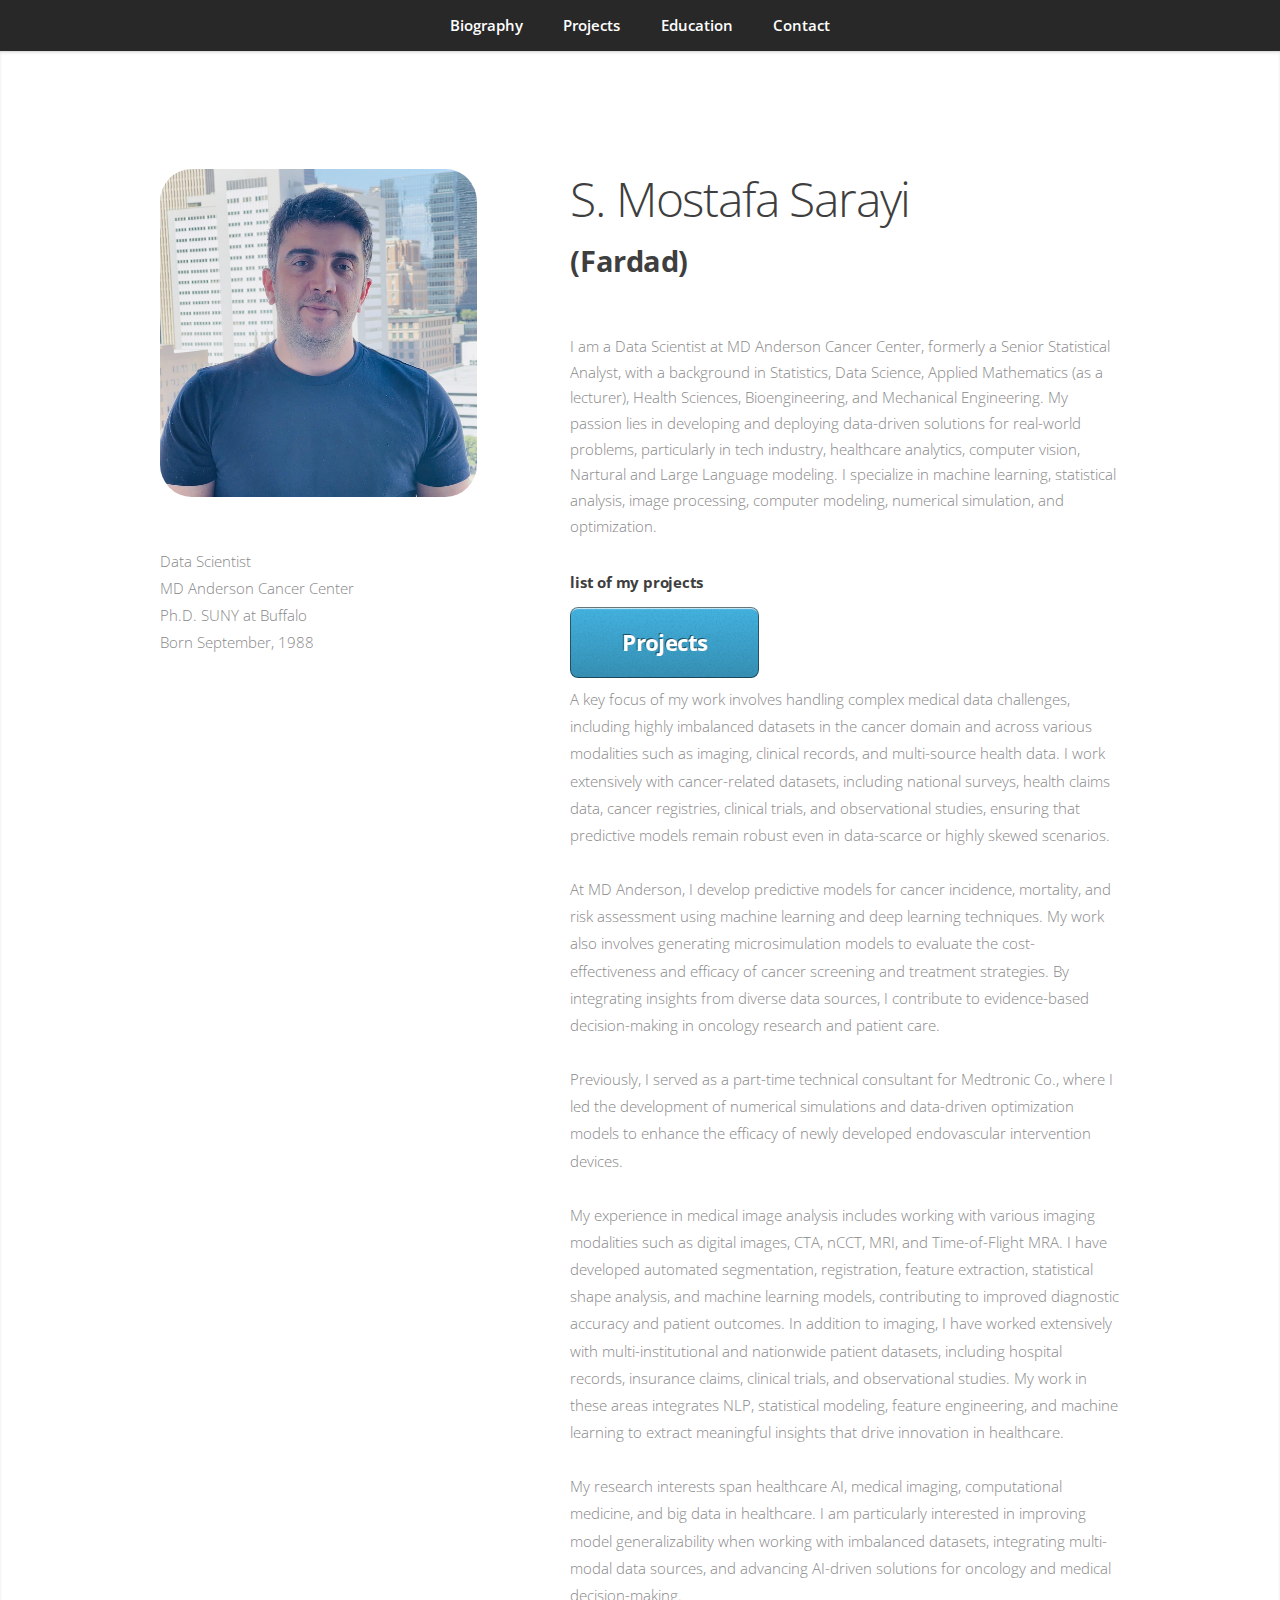
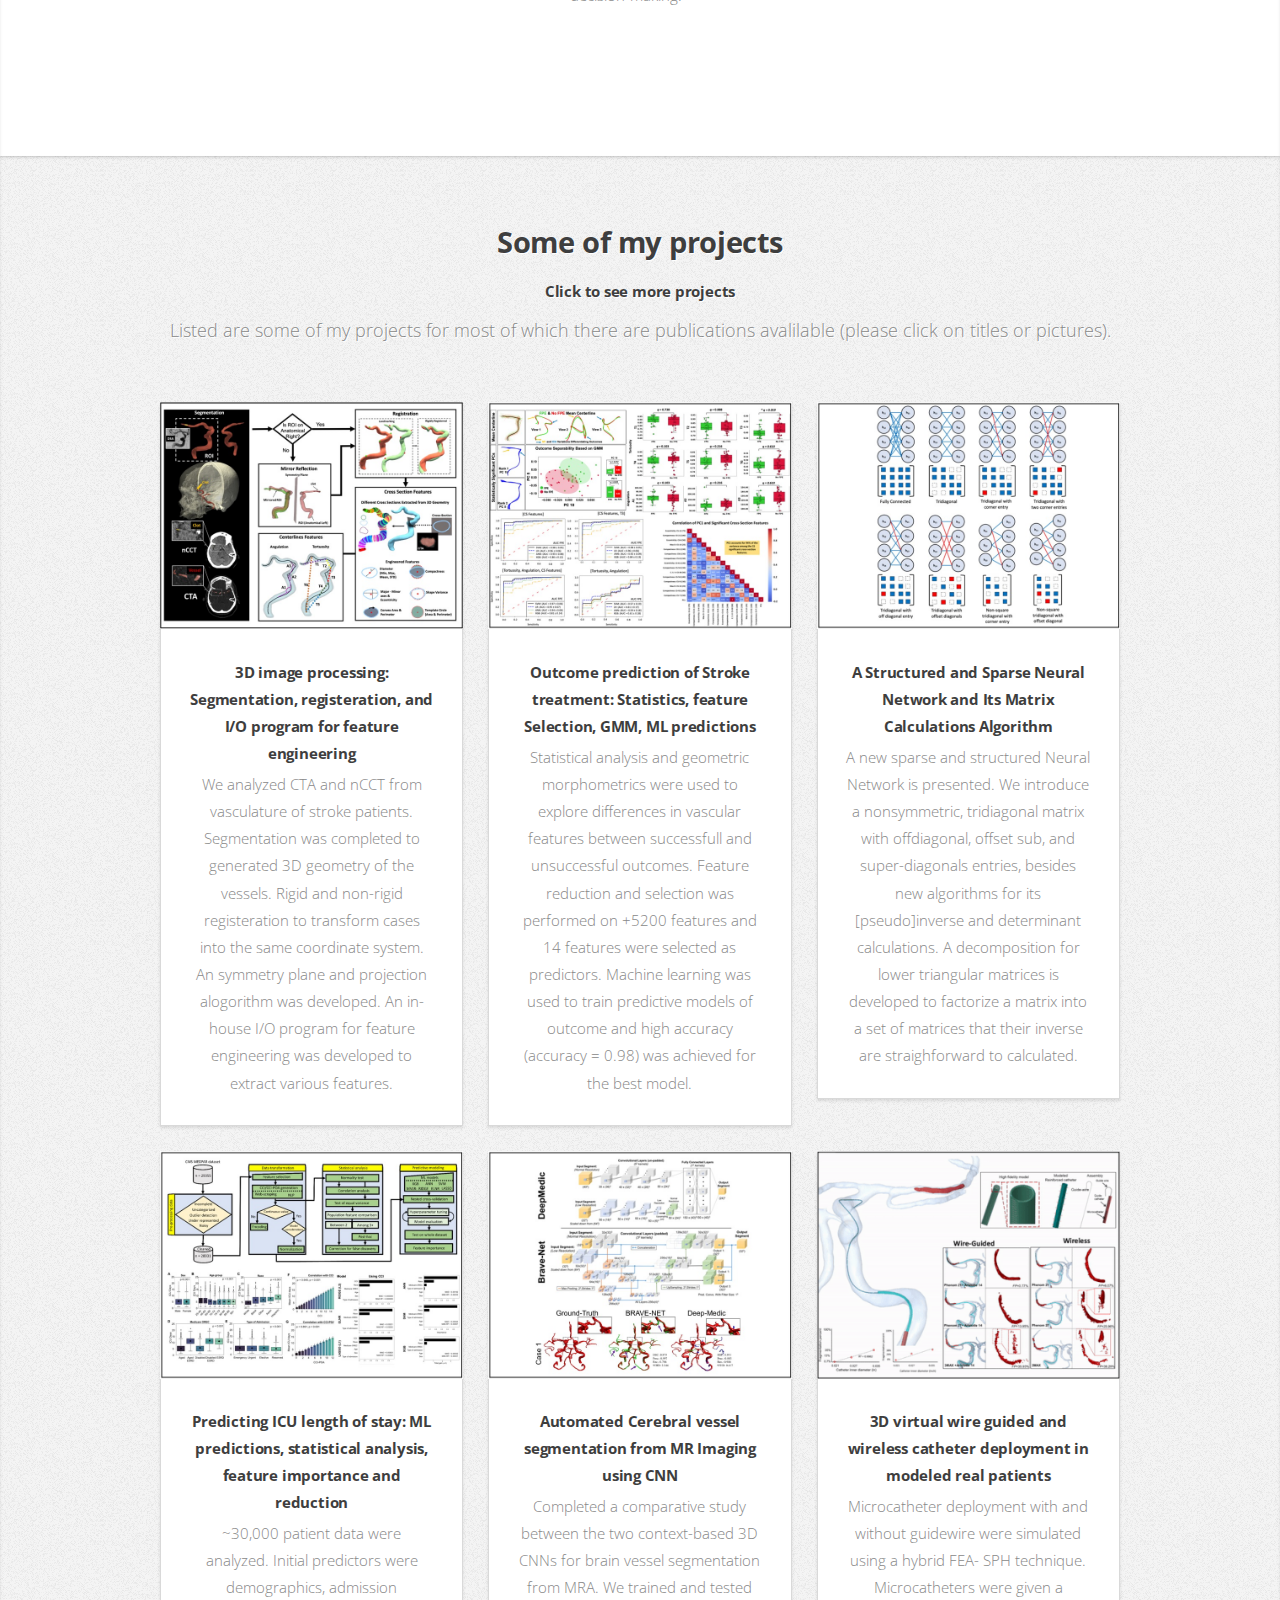
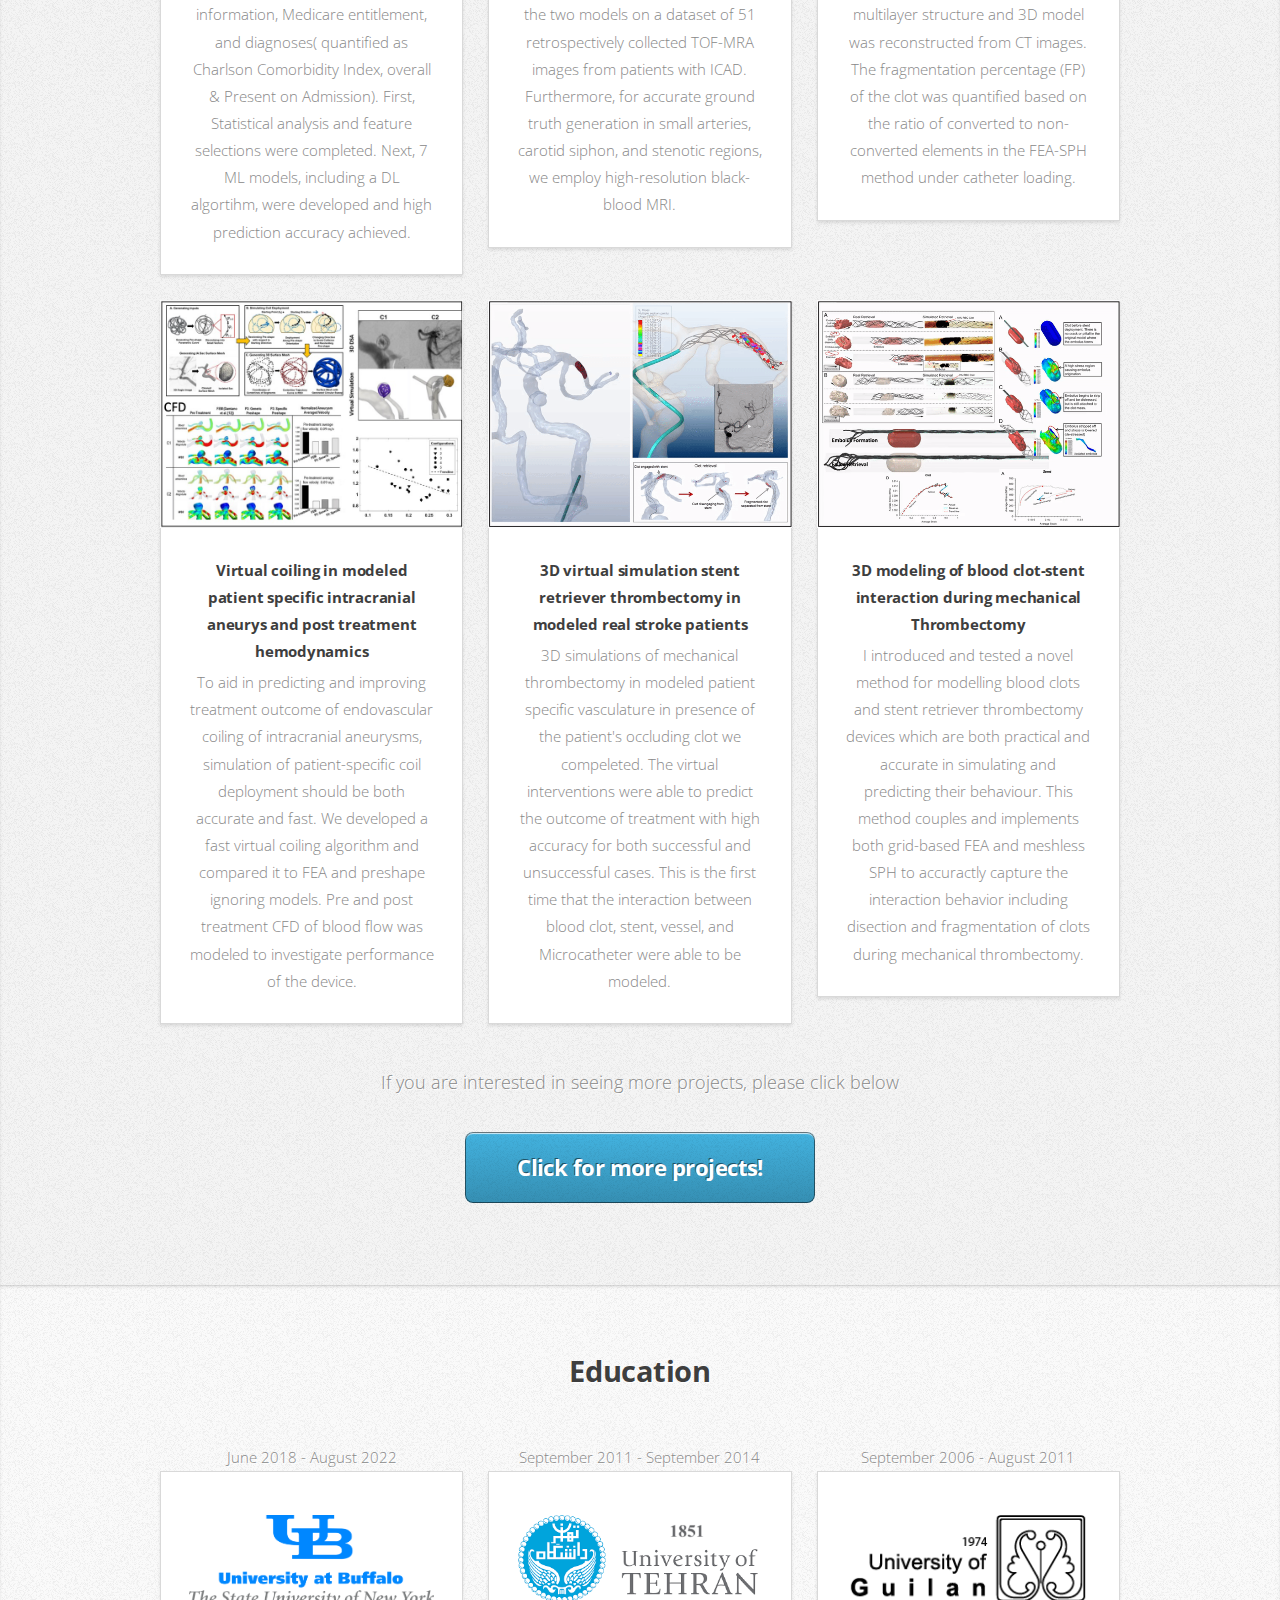
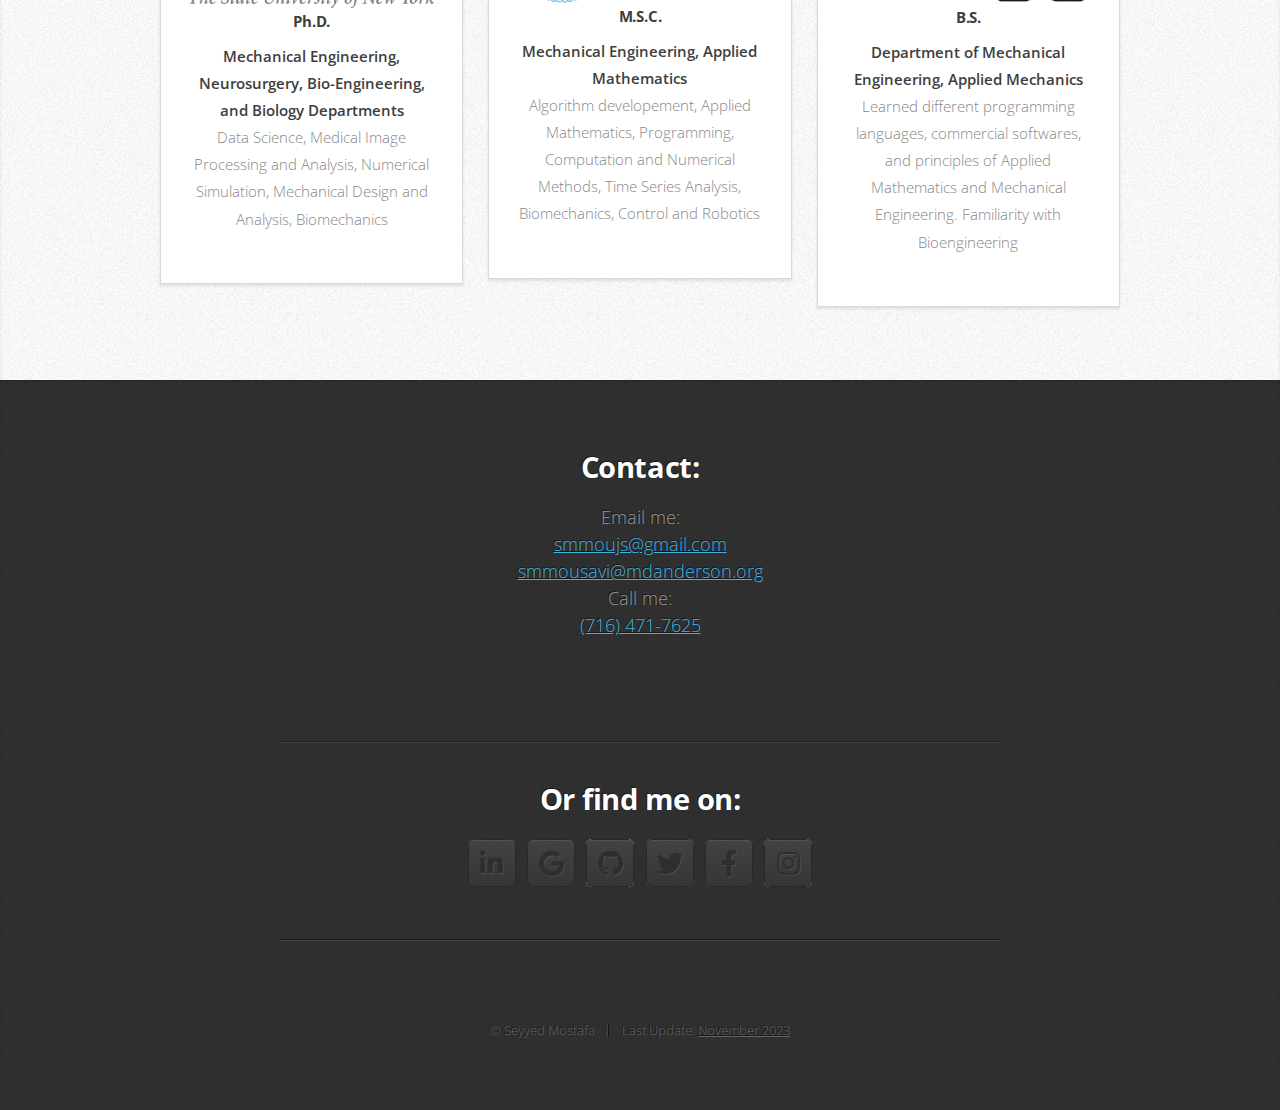
==== index.html @ 3392f4da "Update index.html" ====
<!DOCTYPE HTML>
<html>
	<head>
		<title>S. Mostafa Sarayi Profile </title>
		<meta charset="utf-8" />
		<meta name="viewport" content="width=device-width, initial-scale=1, user-scalable=no" />
		<link rel="stylesheet" href="assets/css/main.css" />
	</head>
	<body class="is-preload">

		<!-- Nav -->
			<nav id="nav">
				<ul class="container">
					<li><a href="#top">Biography</a></li>
					<li><a href="#projects">Projects</a></li>
					<li><a href="#education">Education</a></li>
					<li><a href="#contact">Contact</a></li>
				</ul>
			</nav>

			

		<!-- Home -->
			<article id="top" class="wrapper style1">
				<div class="container">
					<div class="row">
						<div class="col-4 col-5-large col-12-medium">
							<span class="image fit"><img src="images/profile_pic.jpeg" alt="Profile Picture" /></span>
							<br> Data Scientist
							<br> MD Anderson Cancer Center
							<br> Ph.D. SUNY at Buffalo
							<br> Born September, 1988
							
						</div>
						<div class="col-8 col-7-large col-12-medium">
							<header>
								<h1>S. Mostafa Sarayi </h1>

								<h2> (Fardad) </h2>
							</header>
							<p>
								


								I am a Data Scientist at MD Anderson Cancer Center, formerly a Senior Statistical Analyst, with a background in Statistics, Data Science, Applied Mathematics (as a lecturer), Health Sciences, Bioengineering, and Mechanical Engineering. My passion lies in developing and deploying data-driven solutions for real-world problems, particularly in tech industry, healthcare analytics, computer vision, Nartural and Large Language modeling. I specialize in machine learning, statistical analysis, image processing, computer modeling, numerical simulation, and optimization.

<br>
								<h3><a href="#projects">list of my projects
										</a></h3>
								<a href="#projects" class="button large scrolly">Projects</a>
								<br>
								
								A key focus of my work involves handling complex medical data challenges, including highly imbalanced datasets in the cancer domain and across various modalities such as imaging, clinical records, and multi-source health data. I work extensively with cancer-related datasets, including national surveys, health claims data, cancer registries, clinical trials, and observational studies, ensuring that predictive models remain robust even in data-scarce or highly skewed scenarios.

<br>

								<br>
								
								At MD Anderson, I develop predictive models for cancer incidence, mortality, and risk assessment using machine learning and deep learning techniques. My work also involves generating microsimulation models to evaluate the cost-effectiveness and efficacy of cancer screening and treatment strategies. By integrating insights from diverse data sources, I contribute to evidence-based decision-making in oncology research and patient care.

 <br>

								<br>
								
								Previously, I served as a part-time technical consultant for Medtronic Co., where I led the development of numerical simulations and data-driven optimization models to enhance the efficacy of newly developed endovascular intervention devices. 

 <br>

								<br>
								
								My experience in medical image analysis includes working with various imaging modalities such as digital images, CTA, nCCT, MRI, and Time-of-Flight MRA. I have developed automated segmentation, registration, feature extraction, statistical shape analysis, and machine learning models, contributing to improved diagnostic accuracy and patient outcomes. In addition to imaging, I have worked extensively with multi-institutional and nationwide patient datasets, including hospital records, insurance claims, clinical trials, and observational studies. My work in these areas integrates NLP, statistical modeling, feature engineering, and machine learning to extract meaningful insights that drive innovation in healthcare.

<br>

										<br>
								My research interests span healthcare AI, medical imaging, computational medicine, and big data in healthcare. I am particularly interested in improving model generalizability when working with imbalanced datasets, integrating multi-modal data sources, and advancing AI-driven solutions for oncology and medical decision-making.

<br>

							</p>
							
							<!--a href="#work" class="button large scrolly">Learn about what I do</a-->
						</div>
						
					</div>
				</div>
			</article>

					<!-- Projects -->
					<article id="projects" class="wrapper style3">
						<div class="container">
							<header>
								<h2>Some of my projects</h2>
								<h3><a href = "/index_f.html">Click to see more projects</a></h3>
								<p>Listed are some of my projects for most of which there are publications avalilable 
									(please click on titles or pictures). 
								</p>

								<!--p>If you are interested in seeing more projects, please click below</p-->
								<!--a href="/index_f.html" class="button large scrolly">Click for more projects!</a-->

							</header>
							<div class="row">


								<div class="col-4 col-6-medium col-12-small">
									<article class="box style2">
										<a href="https://www.ahajournals.org/doi/full/10.1161/SVIN.122.000646" class="image featured"><img src="images/ves3d.jpg" alt="" /></a>
										<h3><a href="https://www.ahajournals.org/doi/full/10.1161/SVIN.122.000646">3D image processing: Segmentation, 
											registeration, and I/O program for feature engineering
										</a></h3>
										<p>We analyzed CTA and nCCT from vasculature of 
											stroke patients. Segmentation was completed to generated 3D geometry of the vessels.
											Rigid and non-rigid registeration to transform cases into the same coordinate system. 
											An symmetry plane and projection alogorithm 
											was developed. An in-house I/O program for feature engineering was 
											developed to extract various features.</p>
									</article>
								</div>								
								
								
								
								<div class="col-4 col-6-medium col-12-small">
									<article class="box style2">
										<a href="https://www.ahajournals.org/doi/full/10.1161/SVIN.122.000646" class="image featured"><img src="images/image_predict.jpg" alt="" /></a>
										<h3><a href="https://www.ahajournals.org/doi/full/10.1161/SVIN.122.000646">Outcome prediction of Stroke treatment: Statistics, feature Selection, 
											GMM, ML predictions
										</a></h3>
										<p> Statistical analysis and geometric morphometrics were used to 
											explore differences in vascular features between successfull and unsuccessful outcomes. Feature reduction and 
											selection was performed on  +5200 features and 14 features were selected as predictors.
											Machine learning was 
											used to train predictive models of outcome and high accuracy (accuracy = 0.98) was achieved for the best model. </p>
									</article>
								</div>


								
								<div class="col-4 col-6-medium col-12-small">
									<article class="box style2">
										<a href="https://arxiv.org/abs/2207.00903" class="image featured"><img src="images/ann.jpg" alt="" /></a>
										<h3><a href="https://arxiv.org/abs/2207.00903">A Structured and Sparse Neural Network and Its Matrix Calculations Algorithm</a></h3>
										<p>A new sparse and structured Neural Network is presented.
											We introduce a nonsymmetric, tridiagonal matrix with offdiagonal,
											 offset sub, and super-diagonals entries, besides new algorithms for its 
											[pseudo]inverse and determinant
											calculations. A decomposition for lower
											triangular matrices is developed to 
											factorize a matrix into a set of matrices
											that their inverse are  straighforward to calculated.</p>
									</article>
								</div>



								<div class="col-4 col-6-medium col-12-small">
									<article class="box style2">
										<a href="/files/hospital.pdf" class="image featured"><img src="images/population.jpg" alt="" /></a>
										<h3><a href="/files/hospital.pdf">Predicting ICU length of stay: ML predictions, statistical analysis,
											feature importance and reduction
										</a></h3>
										<p> ~30,000 patient data were analyzed. Initial predictors 
											were demographics, admission information, 
											Medicare entitlement, and diagnoses(
											quantified as Charlson Comorbidity Index, overall &
											 Present on Admission). First, Statistical analysis and feature selections were completed. Next,
											7 ML models,  including a DL algortihm, were developed
											 and high prediction accuracy achieved.
											</p>
									</article>
								</div>





								<div class="col-4 col-6-medium col-12-small">
									<article class="box style2">
										<a href="https://ieeexplore.ieee.org/abstract/document/9630626" class="image featured"><img src="images/CNN.jpg" alt="" /></a>
										<h3><a href="https://ieeexplore.ieee.org/abstract/document/9630626">Automated Cerebral vessel segmentation from MR 
											 Imaging using CNN 
										</a></h3>
										<p> Completed a comparative study between the two context-based 
											3D CNNs for brain vessel segmentation from MRA. We trained and tested 
											the two models on a dataset of 51 retrospectively collected TOF-MRA images from patients 
											with ICAD. Furthermore, for accurate ground truth generation in small arteries, carotid siphon, 
											and stenotic regions, we employ high-resolution black-blood MRI. </p>
									</article>
								</div>



								<div class="col-4 col-6-medium col-12-small">
									<article class="box style2">
										<a href="/files/catheter.pdf" class="image featured"><img src="images/catheter.gif" alt="" /></a>
										<h3><a href="/files/catheter.pdf">3D virtual wire guided and wireless
											catheter deployment in modeled real patients

										</a></h3>
										<p> Microcatheter deployment with and without guidewire were 
											simulated using a hybrid FEA-
											SPH technique. Microcatheters were given a multilayer structure and 
											3D model was reconstructed from CT images. 
											The fragmentation
											percentage (FP) of the clot was quantified based on
											the ratio of converted to non-converted elements in the FEA-SPH method under catheter
											loading. </p>
									</article>
								</div>


																
								<div class="col-4 col-6-medium col-12-small">
									<article class="box style2">
										<a href="https://www.sciencedirect.com/science/article/abs/pii/S0010482521002900?via%3Dihub" class="image featured"><img src="images/coiling.jpg" alt="" /></a>
										<h3><a href="https://www.sciencedirect.com/science/article/abs/pii/S0010482521002900?via%3Dihub">Virtual coiling in modeled patient specific intracranial aneurys and 
											post treatment hemodynamics

										</a></h3>
										<p>To aid in predicting and improving treatment outcome of endovascular coiling 
											of intracranial aneurysms, simulation of patient-specific coil deployment 
											should be both accurate and fast. We developed a fast virtual coiling 
											algorithm and compared it to FEA and preshape ignoring models. Pre and post treatment CFD
										of blood flow was modeled to investigate performance of the device. </p>
									</article>
								</div>




								<div class="col-4 col-6-medium col-12-small">
									<article class="box style2">
										<a href="/files/stent_ps.pdf" class="image featured"><img src="images/stent_ps_1.gif" alt="" /></a>
										<h3><a href="/files/stent_ps.pdf">3D virtual simulation stent retriever thrombectomy in modeled real stroke patients

										</a></h3>
										<p> 3D simulations of mechanical thrombectomy in modeled patient specific vasculature
											in presence of the patient's occluding clot we compeleted. The virtual interventions were able to
										predict the outcome of treatment with high accuracy for both successful and unsuccessful
									cases. This is the first time that the interaction between blood clot, stent, vessel, and Microcatheter
								were able to be modeled.  </p>
									</article>
								</div>



								
								<div class="col-4 col-6-medium col-12-small">
									<article class="box style2">
										<a href="https://royalsocietypublishing.org/doi/abs/10.1098/rsif.2021.0583" class="image featured"><img src="images/clot_stent.gif" alt="" /></a>
										<h3><a href="https://royalsocietypublishing.org/doi/abs/10.1098/rsif.2021.0583">3D modeling of blood clot-stent interaction during mechanical Thrombectomy
										</a></h3>
										<p> I introduced and tested a novel method for modelling 
											blood clots and stent retriever thrombectomy devices which are both practical 
											and accurate in simulating and predicting their behaviour. This method 
											couples and implements both grid-based FEA and meshless 
											SPH to accuractly capture the interaction behavior including disection and fragmentation of clots during
											mechanical thrombectomy. 
										</p>
									</article>
								</div>





								
								<!--div  class="col-4 col-6-medium col-12-small">
									<article class="box style2">
										<a href="#" class="image featured"><img src="images/ves3d.jpg" alt="" /></a>
										<h3><a href="#">3D image processing: Segmentation, 
											registeration, and I/O program for feature engineering
										</a></h3>
										<p>We analyzed CTA and nCCT from vasculature of 
											stroke patients. Segmentation was completed to generated 3D geometry of the vessels.
											Rigid and non-rigid registeration to transform cases into the same coordinate system. 
											An symmetry plane and projection alogorithm 
											was developed. An in-house I/O program for feature engineering was 
											developed to extract various features.</p>
									</article>
								</div>

								




								<div class="col-4 col-6-medium col-12-small">
									<article class="box style2">
										<a href="#" class="image featured"><img src="images/GMMvess.jpg" alt="" /></a>
										<h3><a href="#"> 3D vasculature Geometric Morphometrics: 
											Prediction of Mechanical Thrombectomy outcome</a></h3>
										<p>Vessels and clots were segmented and reconstructed from pre-treatment 
											CTA and nCCT images. The vasculature were isolated, and centerlines were engineered as 
											curved landmarks. Generalized Procrustes and 
											Principal Component (PC) Analysis were completed, including: image registration, average morphology and landmark variation, 
											and identification of landmarks differentiating 
											MT outcomes.</p>
									</article>
								</div>



								
								<div class="col-4 col-6-medium col-12-small">
									<article class="box style2">
										<a href="#" class="image featured"><img src="images/aneu.jpg" alt="" /></a>
										<h3><a href="#">Investigation of correlation between vessel wall 
											enhancement and incresead stress in Aneurysms

										</a></h3>
										<p>TOF-MRA and T1 weighted NE-MRI and CE-MRI were studied in this project.
											 We used the intensity at the genu of corpus callosum for normalization of MRI signal 
											 intensity (CCratio). 
											 We performed statistical analysis to investigate the differences in stress in 
											 enhancing and non-enhancing aneurysm regions. Furthermore, we evaluated the 
											 correlation between CCratio and Von-mises stress in the cases. </p>
									</article>
								</div>




								<div class="col-4 col-6-medium col-12-small">
									<article class="box style2">
										<a href="https://www.mdpi.com/2076-3425/11/10/1321/htm" class="image featured"><img src="images/image_ML.jpg" alt="" /></a>
										<h3><a href="https://www.mdpi.com/2076-3425/11/10/1321/htm">Revascularization outcome prediction for
											 ADAPT) from pre-treatment image features and ML
										</a></h3>
										<p> We created a ML-based model that uses 2D pre-treatment 
											imaging metrics to predict successful outcomes for ADAPT in middle cerebral 
											artery (MCA) stroke cases. In 119 MCA strokes treated by ADAPT, we calculated 
											four imaging parameters. We further built and validated multivariate machine learning 
											models in a random train-test split of our data and the highest accuracy of 74.2% in testing. </p>
									</article>
								</div>




								<div class="col-4 col-6-medium col-12-small">
									<article class="box style2">
										<a href="#" class="image featured"><img src="images/stent1.jpg" alt="" /></a>
										<h3><a href="#">3D parametric model of stents: programming and CAD software, optimization</a></h3>
										<p>Solitaire stents were modeled in 2D and 3D with a parametric algorithm that enabled modifying design variables.
											In this program, cells pattern, size of each cell, number of cells in the stent’s usablelength, and length of the stent for 
											a given number of cells (which automaticallychanges the size of each cell) were created as modifiable parameters that could 
											beinput into the algorithm.</p>
									</article>
								</div>




								<div class="col-4 col-6-medium col-12-small">
									<article class="box style2">
										<a href="#" class="image featured"><img src="images/clot1.jpg" alt="" /></a>
										<h3><a href="#">Biomechanics of clot biomaterial: deformation, fragmentation, and dissection</a></h3>
										<p>The material properties of the clot were modeled based on the
											 Ogden constitutive equation. To mimic the biological properties
											  of the clot, we implemented a combination of FEA and SPH (Top). 
											  The clot is in FEA as the tissue is deflected by the stent struts 
											  (first two pictures at the Bottom), but then converts to SPH as the 
											  structural fibrin fibers yield and eventually break (last two pictures). 

										</p>
									</article>
								</div>




								<div class="col-4 col-6-medium col-12-small">
									<article class="box style2">
										<a href="#" class="image featured"><img src="images/multi_omics.jpg" alt="" /></a>
										<h3><a href="#">Multi omics data integration for stroke clots using Canonical correlation Analysis

										</a></h3>
										<p> 
											


											Investigation of etiology biomarkers is an ongoing effort towards stroke secondary prevention.
											Here, we curated a rare dataset featuring paired transcriptomic and whole-slide histopathology of resected stroke clots. 
											Computational analysis of image and gene features was completed, and canonical correlation analysis was used to identify 
											image-omic correlates enriched in different stroke etiologies.
										


										</p>
									</article>
								</div>



								

								<div class="col-4 col-6-medium col-12-small">
									<article class="box style2">
										<a href="#" class="image featured"><img src="images/microCT_radiomics.jpg" alt="" /></a>
										<h3><a href="#">Multimodal CT Imaging and Analysis for identification of scale-invariant Radiomic features

										</a></h3>
										<p> 
											


											CT imaging is used for stroke diagnosis and treatment (tx) selection. But, resolution of 
											microscopic phenomena that inhibit primary interventions (e.g., NETs and tPA resistance) 
											isn’t possible at pre-tx CT scale. Thus, we completed multimodal CT imaging and 
											radiomic analysis of clots to bridge this gap in scale and identify radiomics correlated 
											among pre-tx imaging (CTA/nCCT) and post-tx pathology (microCT).

										


										</p>
									</article>
								</div>



								

								<div class="col-4 col-6-medium col-12-small">
									<article class="box style2">
										<a href="#" class="image featured"><img src="images/clot_test.jpg" alt="" /></a>
										<h3><a href="#">Benchtop tests on synthetic clots with different composition to quantify material behavior

										</a></h3>
										<p> 
											


											Synthetic clots with different RBC, fibrin platelet, and WBC were generated in the lab.
											These types represent the most common compositions of the clots. Through these tests
											 we captured some of the most important properties of Stroke causing clots,
											  which were their hyper elastic behavior and their break up points. The data were fit 
											  on Ogden constitutive equation of hyper-elastic materials.

										


										</p>
									</article>
								</div-->







							</div>
							<footer>
								<p>If you are interested in seeing more projects, please click below</p>
								<a href="/index_f.html" class="button large scrolly">Click for more projects!</a>
							</footer>
						</div>
					</article>





		<!-- Education -->
		<article id="education" class="wrapper style2">
			<div class="container">
				<header>
					<h2>Education</h2>
				</header>
				<div class="row aln-center">
					<div class="col-4 col-6-medium col-12-small">
						
						<div class="date">
							June 2018 - August 2022
						</div>

						<section class="box style1">
							<span class="image fit"><img src="images/ub.jpg" alt="Profile Picture" /></span>
							<h3>Ph.D.</h3>
							<b>Mechanical Engineering, Neurosurgery, Bio-Engineering, and Biology Departments</b>
							<p>Data Science, Medical Image Processing and Analysis, Numerical Simulation, Mechanical Design and Analysis,
								Biomechanics</p>
						</section>
						
					</div>
					<div class="col-4 col-6-medium col-12-small">

						<div class="date">
							September 2011 - September 2014
						</div>

						<section class="box style1">
							<span class="image fit"><img src="images/ut.jpg" alt="Profile Picture" /></span>
							<h3>M.S.C.</h3>
							<b>Mechanical Engineering, Applied Mathematics</b>
							<p>Algorithm developement, Applied Mathematics, Programming, 
								Computation and Numerical Methods,
								Time Series Analysis,
								Biomechanics, Control and Robotics
							</p>
						</section>
					</div>
					<div class="col-4 col-6-medium col-12-small">

						<div class="date">
							September 2006 - August 2011
						</div>

						<section class="box style1">
							<span class="image fit"><img src="images/gu.jpg" alt="Profile Picture" /></span>
							<h3>B.S.</h3>
							<b>Department of Mechanical Engineering, Applied Mechanics</b>
							<p>Learned different programming languages, commercial softwares, and principles of Applied Mathematics
								and Mechanical Engineering. Familiarity with Bioengineering
							</p>						
						</section>
					</div>
					
				</div>
				<!--footer>
					<a href="#portfolio" class="button large scrolly">See some of my recent work</a>
				</footer-->
			</div>
		</article>


		<!-- Work 
			<article id="work" class="wrapper style2">
				<div class="container">
					<header>
						<h2>Here's all the stuff I do.</h2>
						<p>my general experience</p>
					</header>
					<div class="row aln-center">
						<div class="col-4 col-6-medium col-12-small">
							<section class="box style1">
								<span class="icon featured fa-keyboard"></span>
								<h3>Programming</h3>
								<p>I do programming with different languages:</p>Hands-on: Python, R, Matlab, SQL
									Proficient: </p>
							</section>
						</div>
						<div class="col-4 col-6-medium col-12-small">
							<section class="box style1">
								<span class="icon solid featured fa-database"></span>
								<h3>Lorem dolor tempus</h3>
								<p>Ornare nulla proin odio consequat sapien vestibulum ipsum primis sed amet consequat lorem dolore.</p>
							</section>
						</div>
						<div class="col-4 col-6-medium col-12-small">
							<section class="box style1">
								<span class="icon featured fa-compass"></span>
								<h3>Feugiat posuere</h3>
								<p>Ornare nulla proin odio consequat sapien vestibulum ipsum primis sed amet consequat lorem dolore.</p>
							</section>
						</div>
						
					</div>
					<footer>
						<p>Are you interested in my Work? Contact me </p>
						<a href="#portfolio" class="button large scrolly"> See contact  information </a>
					</footer>
				</div>
			</article>

			-->

		<!-- Contact -->
			<article id="contact" class="wrapper style4">
				<div class="container medium">
					<header>
						<h2>Contact:</h2>
						<p>Email me: <p>

							<a href="mailto:smmoujs@gmail.com">smmoujs@gmail.com</a>
							<p> <a href="mailto:smmousavi@mdanderson.org">smmousavi@mdanderson.org</a>

								<p>Call me: <p>

									<a href="tel:716-471-7625">(716) 471-7625</a>
					</header>
					<div class="row">
					
						<div class="col-12">
							<hr />
							<h2>Or find me on: </h2>
							<ul class="social">

								<li><a href="https://www.linkedin.com/in/seyyedmostafa-m-janbehsarayi-502b2966/" class="icon brands fa-linkedin-in"><span class="label">LinkedIn</span></a></li>
								<li><a href="https://scholar.google.com/citations?user=Ij7VDiEAAAAJ&hl=en" class="icon brands fa-google"><span class="label">Google</span></a></li>
								<li><a href="https://github.com/smmjs" class="icon brands fa-github"><span class="label">Github</span></a></li>
								<li><a href="https://twitter.com/fardadmousavii" class="icon brands fa-twitter"><span class="label">Twitter</span></a></li>
								<li><a href="https://www.facebook.com/f.mousavi" class="icon brands fa-facebook-f"><span class="label">Facebook</span></a></li>
								<li><a href="https://www.instagram.com/fardadms/" class="icon brands fa-instagram"><span class="label">Instagram</span></a></li>

							</ul>
							<hr />
						</div>
					</div>
					<footer>
						<ul id="copyright">
							<li>&copy; Seyyed Mostafa</li><li>Last Update: <a> November 2023</a></li>
						</ul>
					</footer>
				</div>
			</article>

		<!-- Scripts -->
			<script src="assets/js/jquery.min.js"></script>
			<script src="assets/js/jquery.scrolly.min.js"></script>
			<script src="assets/js/browser.min.js"></script>
			<script src="assets/js/breakpoints.min.js"></script>
			<script src="assets/js/util.js"></script>
			<script src="assets/js/main.js"></script>

	</body>
</html>
---- assets/css/main.css ----
@import url("https://fonts.googleapis.com/css?family=Open+Sans:300,300italic,600,600italic,700");
@import url("fontawesome-all.min.css");

html, body, div, span, applet, object,
iframe, h1, h2, h3, h4, h5, h6, p, blockquote,
pre, a, abbr, acronym, address, big, cite,
code, del, dfn, em, img, ins, kbd, q, s, samp,
small, strike, strong, sub, sup, tt, var, b,
u, i, center, dl, dt, dd, ol, ul, li, fieldset,
form, label, legend, table, caption, tbody,
tfoot, thead, tr, th, td, article, aside,
canvas, details, embed, figure, figcaption,
footer, header, hgroup, menu, nav, output, ruby,
section, summary, time, mark, audio, video {
	margin: 0;
	padding: 0;
	border: 0;
	font-size: 100%;
	font: inherit;
	vertical-align: baseline;}

article, aside, details, figcaption, figure,
footer, header, hgroup, menu, nav, section {
	display: block;}

body {
	line-height: 1;
}

ol, ul {
	list-style: none;
}

blockquote, q {
	quotes: none;
}

	blockquote:before, blockquote:after, q:before, q:after {
		content: '';
		content: none;
	}

table {
	border-collapse: collapse;
	border-spacing: 0;
}

body {
	-webkit-text-size-adjust: none;
}

mark {
	background-color: transparent;
	color: inherit;
}

input::-moz-focus-inner {
	border: 0;
	padding: 0;
}

input, select, textarea {
	-moz-appearance: none;
	-webkit-appearance: none;
	-ms-appearance: none;
	appearance: none;
}

/* Basic */

	html {
		box-sizing: border-box;
	}

	*, *:before, *:after {
		box-sizing: inherit;
	}

	body {
		padding-top: 3.5em;
	}

		body.is-preload *, body.is-preload *:before, body.is-preload *:after {
			-moz-animation: none !important;
			-webkit-animation: none !important;
			-ms-animation: none !important;
			animation: none !important;
			-moz-transition: none !important;
			-webkit-transition: none !important;
			-ms-transition: none !important;
			transition: none !important;
		}

	body, input, textarea, select {
		font-family: 'Open Sans', sans-serif;
		line-height: 1.85em;
		color: #888;
		font-weight: 300;
		font-size: 13pt;
	}

	a {
		-moz-transition: color .2s ease-in-out;
		-webkit-transition: color .2s ease-in-out;
		-ms-transition: color .2s ease-in-out;
		transition: color .2s ease-in-out;
		color: #43B3E0;
		text-decoration: underline;
	}

		a:hover {
			color: #43bff0 !important;
		}

		a img {
			border: 0;
		}

	b, strong {
		font-weight: 600;
		color: #3e3e3e;
	}

	i, em {
		font-style: italic;
	}

	sub {
		position: relative;
		top: 0.5em;
		font-size: 0.8em;
	}

	sup {
		position: relative;
		top: -0.5em;
		font-size: 0.8em;
	}

	blockquote {
		border-left: solid 0.75em #eee;
		padding: 1em 0 1em 1.5em;
		font-style: italic;
	}

	h1, h2, h3, h4, h5, h6 {
		color: #3e3e3e;
		margin: 0 0 0.75em 0;
	}

	h1 a, h2 a, h3 a, h4 a, h5 a, h6 a {
		text-decoration: none;
		color: inherit;
	}

	h2, h3, h4, h5, h6 {
		font-weight: 700;
	}

	h1 {
		font-size: 3.25em;
		letter-spacing: -0.025em;
		font-weight: 300;
	}

		h1 strong {
			font-weight: 700;
		}

	h2 {
		font-size: 2em;
		letter-spacing: -0.015em;
	}
	

	h3 {
		font-size: 1em;
		letter-spacing: -0.015em;
	}

	em, i {
		font-style: italic;
	}

	br.clear {
		clear: both;
	}

	hr {
		border: 0;
		border-top: solid 1px #444;
		border-top-color: rgba(0, 0, 0, 0.35);
		box-shadow: 0px 1px 0px 0px rgba(255, 255, 255, 0.1);
		height: 1px;
		margin: 3em 0;
	}

	p, ul, ol, dl, table {
		margin-bottom: 2em;
	}

	header {
		margin: 0 0 3em 0;
	}

		header > p {
			font-size: 1.25em;
			margin: 0;
		}

	footer {
		margin: 3em 0 0 0;
	}

		footer > p {
			font-size: 1.25em;
		}

/* Container */

	.container {
		margin: 0 auto;
		max-width: calc(100% - 50px);
		width: 1200px;
	}

		.container.medium {
			width: 900px;
		}

		@media screen and (max-width: 1680px) {

			.container {
				width: 1200px;
			}

				.container.medium {
					width: 900px;
				}

		}

		@media screen and (max-width: 1280px) {

			.container {
				width: 960px;
			}

				.container.medium {
					width: 720px;
				}

		}

		@media screen and (max-width: 980px) {

			.container {
				width: 100%;
			}

				.container.medium {
					width: 75%;
				}

		}

		@media screen and (max-width: 736px) {

			.container {
				width: 100%;
				max-width: calc(100% - 30px);
			}

				.container.medium {
					width: 100%;
				}

		}

/* Row */

	.row {
		display: flex;
		flex-wrap: wrap;
		box-sizing: border-box;
		align-items: stretch;
	}

		.row > * {
			box-sizing: border-box;
		}

		.row.gtr-uniform > * > :last-child {
			margin-bottom: 0;
		}

		.row.aln-left {
			justify-content: flex-start;
		}

		.row.aln-center {
			justify-content: center;
		}

		.row.aln-right {
			justify-content: flex-end;
		}

		.row.aln-top {
			align-items: flex-start;
		}

		.row.aln-middle {
			align-items: center;
		}

		.row.aln-bottom {
			align-items: flex-end;
		}

		.row > .imp {
			order: -1;
		}

		.row > .col-1 {
			width: 8.33333%;
		}

		.row > .off-1 {
			margin-left: 8.33333%;
		}

		.row > .col-2 {
			width: 16.66667%;
		}

		.row > .off-2 {
			margin-left: 16.66667%;
		}

		.row > .col-3 {
			width: 25%;
		}

		.row > .off-3 {
			margin-left: 25%;
		}

		.row > .col-4 {
			width: 33.33333%;
		}

		.row > .off-4 {
			margin-left: 33.33333%;
		}

		.row > .col-5 {
			width: 41.66667%;
		}

		.row > .off-5 {
			margin-left: 41.66667%;
		}

		.row > .col-6 {
			width: 50%;
		}

		.row > .off-6 {
			margin-left: 50%;
		}

		.row > .col-7 {
			width: 58.33333%;
		}

		.row > .off-7 {
			margin-left: 58.33333%;
		}

		.row > .col-8 {
			width: 66.66667%;
		}

		.row > .off-8 {
			margin-left: 66.66667%;
		}

		.row > .col-9 {
			width: 75%;
		}

		.row > .off-9 {
			margin-left: 75%;
		}

		.row > .col-10 {
			width: 83.33333%;
		}

		.row > .off-10 {
			margin-left: 83.33333%;
		}

		.row > .col-11 {
			width: 91.66667%;
		}

		.row > .off-11 {
			margin-left: 91.66667%;
		}

		.row > .col-12 {
			width: 100%;
		}

		.row > .off-12 {
			margin-left: 100%;
		}

		.row.gtr-0 {
			margin-top: 0px;
			margin-left: 0px;
		}

			.row.gtr-0 > * {
				padding: 0px 0 0 0px;
			}

			.row.gtr-0.gtr-uniform {
				margin-top: 0px;
			}

				.row.gtr-0.gtr-uniform > * {
					padding-top: 0px;
				}

		.row.gtr-25 {
			margin-top: -6.25px;
			margin-left: -6.25px;
		}

			.row.gtr-25 > * {
				padding: 6.25px 0 0 6.25px;
			}

			.row.gtr-25.gtr-uniform {
				margin-top: -6.25px;
			}

				.row.gtr-25.gtr-uniform > * {
					padding-top: 6.25px;
				}

		.row.gtr-50 {
			margin-top: -12.5px;
			margin-left: -12.5px;
		}

			.row.gtr-50 > * {
				padding: 12.5px 0 0 12.5px;
			}

			.row.gtr-50.gtr-uniform {
				margin-top: -12.5px;
			}

				.row.gtr-50.gtr-uniform > * {
					padding-top: 12.5px;
				}

		.row {
			margin-top: -25px;
			margin-left: -25px;
		}

			.row > * {
				padding: 25px 0 0 25px;
			}

			.row.gtr-uniform {
				margin-top: -25px;
			}

				.row.gtr-uniform > * {
					padding-top: 25px;
				}

		.row.gtr-150 {
			margin-top: -37.5px;
			margin-left: -37.5px;
		}

			.row.gtr-150 > * {
				padding: 37.5px 0 0 37.5px;
			}

			.row.gtr-150.gtr-uniform {
				margin-top: -37.5px;
			}

				.row.gtr-150.gtr-uniform > * {
					padding-top: 37.5px;
				}

		.row.gtr-200 {
			margin-top: -50px;
			margin-left: -50px;
		}

			.row.gtr-200 > * {
				padding: 50px 0 0 50px;
			}

			.row.gtr-200.gtr-uniform {
				margin-top: -50px;
			}

				.row.gtr-200.gtr-uniform > * {
					padding-top: 50px;
				}

		@media screen and (max-width: 1680px) {

			.row {
				display: flex;
				flex-wrap: wrap;
				box-sizing: border-box;
				align-items: stretch;
			}

				.row > * {
					box-sizing: border-box;
				}

				.row.gtr-uniform > * > :last-child {
					margin-bottom: 0;
				}

				.row.aln-left {
					justify-content: flex-start;
				}

				.row.aln-center {
					justify-content: center;
				}

				.row.aln-right {
					justify-content: flex-end;
				}

				.row.aln-top {
					align-items: flex-start;
				}

				.row.aln-middle {
					align-items: center;
				}

				.row.aln-bottom {
					align-items: flex-end;
				}

				.row > .imp-xlarge {
					order: -1;
				}

				.row > .col-1-xlarge {
					width: 8.33333%;
				}

				.row > .off-1-xlarge {
					margin-left: 8.33333%;
				}

				.row > .col-2-xlarge {
					width: 16.66667%;
				}

				.row > .off-2-xlarge {
					margin-left: 16.66667%;
				}

				.row > .col-3-xlarge {
					width: 25%;
				}

				.row > .off-3-xlarge {
					margin-left: 25%;
				}

				.row > .col-4-xlarge {
					width: 33.33333%;
				}

				.row > .off-4-xlarge {
					margin-left: 33.33333%;
				}

				.row > .col-5-xlarge {
					width: 41.66667%;
				}

				.row > .off-5-xlarge {
					margin-left: 41.66667%;
				}

				.row > .col-6-xlarge {
					width: 50%;
				}

				.row > .off-6-xlarge {
					margin-left: 50%;
				}

				.row > .col-7-xlarge {
					width: 58.33333%;
				}

				.row > .off-7-xlarge {
					margin-left: 58.33333%;
				}

				.row > .col-8-xlarge {
					width: 66.66667%;
				}

				.row > .off-8-xlarge {
					margin-left: 66.66667%;
				}

				.row > .col-9-xlarge {
					width: 75%;
				}

				.row > .off-9-xlarge {
					margin-left: 75%;
				}

				.row > .col-10-xlarge {
					width: 83.33333%;
				}

				.row > .off-10-xlarge {
					margin-left: 83.33333%;
				}

				.row > .col-11-xlarge {
					width: 91.66667%;
				}

				.row > .off-11-xlarge {
					margin-left: 91.66667%;
				}

				.row > .col-12-xlarge {
					width: 100%;
				}

				.row > .off-12-xlarge {
					margin-left: 100%;
				}

				.row.gtr-0 {
					margin-top: 0px;
					margin-left: 0px;
				}

					.row.gtr-0 > * {
						padding: 0px 0 0 0px;
					}

					.row.gtr-0.gtr-uniform {
						margin-top: 0px;
					}

						.row.gtr-0.gtr-uniform > * {
							padding-top: 0px;
						}

				.row.gtr-25 {
					margin-top: -6.25px;
					margin-left: -6.25px;
				}

					.row.gtr-25 > * {
						padding: 6.25px 0 0 6.25px;
					}

					.row.gtr-25.gtr-uniform {
						margin-top: -6.25px;
					}

						.row.gtr-25.gtr-uniform > * {
							padding-top: 6.25px;
						}

				.row.gtr-50 {
					margin-top: -12.5px;
					margin-left: -12.5px;
				}

					.row.gtr-50 > * {
						padding: 12.5px 0 0 12.5px;
					}

					.row.gtr-50.gtr-uniform {
						margin-top: -12.5px;
					}

						.row.gtr-50.gtr-uniform > * {
							padding-top: 12.5px;
						}

				.row {
					margin-top: -25px;
					margin-left: -25px;
				}

					.row > * {
						padding: 25px 0 0 25px;
					}

					.row.gtr-uniform {
						margin-top: -25px;
					}

						.row.gtr-uniform > * {
							padding-top: 25px;
						}

				.row.gtr-150 {
					margin-top: -37.5px;
					margin-left: -37.5px;
				}

					.row.gtr-150 > * {
						padding: 37.5px 0 0 37.5px;
					}

					.row.gtr-150.gtr-uniform {
						margin-top: -37.5px;
					}

						.row.gtr-150.gtr-uniform > * {
							padding-top: 37.5px;
						}

				.row.gtr-200 {
					margin-top: -50px;
					margin-left: -50px;
				}

					.row.gtr-200 > * {
						padding: 50px 0 0 50px;
					}

					.row.gtr-200.gtr-uniform {
						margin-top: -50px;
					}

						.row.gtr-200.gtr-uniform > * {
							padding-top: 50px;
						}

		}

		@media screen and (max-width: 1280px) {

			.row {
				display: flex;
				flex-wrap: wrap;
				box-sizing: border-box;
				align-items: stretch;
			}

				.row > * {
					box-sizing: border-box;
				}

				.row.gtr-uniform > * > :last-child {
					margin-bottom: 0;
				}

				.row.aln-left {
					justify-content: flex-start;
				}

				.row.aln-center {
					justify-content: center;
				}

				.row.aln-right {
					justify-content: flex-end;
				}

				.row.aln-top {
					align-items: flex-start;
				}

				.row.aln-middle {
					align-items: center;
				}

				.row.aln-bottom {
					align-items: flex-end;
				}

				.row > .imp-large {
					order: -1;
				}

				.row > .col-1-large {
					width: 8.33333%;
				}

				.row > .off-1-large {
					margin-left: 8.33333%;
				}

				.row > .col-2-large {
					width: 16.66667%;
				}

				.row > .off-2-large {
					margin-left: 16.66667%;
				}

				.row > .col-3-large {
					width: 25%;
				}

				.row > .off-3-large {
					margin-left: 25%;
				}

				.row > .col-4-large {
					width: 33.33333%;
				}

				.row > .off-4-large {
					margin-left: 33.33333%;
				}

				.row > .col-5-large {
					width: 41.66667%;
				}

				.row > .off-5-large {
					margin-left: 41.66667%;
				}

				.row > .col-6-large {
					width: 50%;
				}

				.row > .off-6-large {
					margin-left: 50%;
				}

				.row > .col-7-large {
					width: 58.33333%;
				}

				.row > .off-7-large {
					margin-left: 58.33333%;
				}

				.row > .col-8-large {
					width: 66.66667%;
				}

				.row > .off-8-large {
					margin-left: 66.66667%;
				}

				.row > .col-9-large {
					width: 75%;
				}

				.row > .off-9-large {
					margin-left: 75%;
				}

				.row > .col-10-large {
					width: 83.33333%;
				}

				.row > .off-10-large {
					margin-left: 83.33333%;
				}

				.row > .col-11-large {
					width: 91.66667%;
				}

				.row > .off-11-large {
					margin-left: 91.66667%;
				}

				.row > .col-12-large {
					width: 100%;
				}

				.row > .off-12-large {
					margin-left: 100%;
				}

				.row.gtr-0 {
					margin-top: 0px;
					margin-left: 0px;
				}

					.row.gtr-0 > * {
						padding: 0px 0 0 0px;
					}

					.row.gtr-0.gtr-uniform {
						margin-top: 0px;
					}

						.row.gtr-0.gtr-uniform > * {
							padding-top: 0px;
						}

				.row.gtr-25 {
					margin-top: -6.25px;
					margin-left: -6.25px;
				}

					.row.gtr-25 > * {
						padding: 6.25px 0 0 6.25px;
					}

					.row.gtr-25.gtr-uniform {
						margin-top: -6.25px;
					}

						.row.gtr-25.gtr-uniform > * {
							padding-top: 6.25px;
						}

				.row.gtr-50 {
					margin-top: -12.5px;
					margin-left: -12.5px;
				}

					.row.gtr-50 > * {
						padding: 12.5px 0 0 12.5px;
					}

					.row.gtr-50.gtr-uniform {
						margin-top: -12.5px;
					}

						.row.gtr-50.gtr-uniform > * {
							padding-top: 12.5px;
						}

				.row {
					margin-top: -25px;
					margin-left: -25px;
				}

					.row > * {
						padding: 25px 0 0 25px;
					}

					.row.gtr-uniform {
						margin-top: -25px;
					}

						.row.gtr-uniform > * {
							padding-top: 25px;
						}

				.row.gtr-150 {
					margin-top: -37.5px;
					margin-left: -37.5px;
				}

					.row.gtr-150 > * {
						padding: 37.5px 0 0 37.5px;
					}

					.row.gtr-150.gtr-uniform {
						margin-top: -37.5px;
					}

						.row.gtr-150.gtr-uniform > * {
							padding-top: 37.5px;
						}

				.row.gtr-200 {
					margin-top: -50px;
					margin-left: -50px;
				}

					.row.gtr-200 > * {
						padding: 50px 0 0 50px;
					}

					.row.gtr-200.gtr-uniform {
						margin-top: -50px;
					}

						.row.gtr-200.gtr-uniform > * {
							padding-top: 50px;
						}

		}

		@media screen and (max-width: 980px) {

			.row {
				display: flex;
				flex-wrap: wrap;
				box-sizing: border-box;
				align-items: stretch;
			}

				.row > * {
					box-sizing: border-box;
				}

				.row.gtr-uniform > * > :last-child {
					margin-bottom: 0;
				}

				.row.aln-left {
					justify-content: flex-start;
				}

				.row.aln-center {
					justify-content: center;
				}

				.row.aln-right {
					justify-content: flex-end;
				}

				.row.aln-top {
					align-items: flex-start;
				}

				.row.aln-middle {
					align-items: center;
				}

				.row.aln-bottom {
					align-items: flex-end;
				}

				.row > .imp-medium {
					order: -1;
				}

				.row > .col-1-medium {
					width: 8.33333%;
				}

				.row > .off-1-medium {
					margin-left: 8.33333%;
				}

				.row > .col-2-medium {
					width: 16.66667%;
				}

				.row > .off-2-medium {
					margin-left: 16.66667%;
				}

				.row > .col-3-medium {
					width: 25%;
				}

				.row > .off-3-medium {
					margin-left: 25%;
				}

				.row > .col-4-medium {
					width: 33.33333%;
				}

				.row > .off-4-medium {
					margin-left: 33.33333%;
				}

				.row > .col-5-medium {
					width: 41.66667%;
				}

				.row > .off-5-medium {
					margin-left: 41.66667%;
				}

				.row > .col-6-medium {
					width: 50%;
				}

				.row > .off-6-medium {
					margin-left: 50%;
				}

				.row > .col-7-medium {
					width: 58.33333%;
				}

				.row > .off-7-medium {
					margin-left: 58.33333%;
				}

				.row > .col-8-medium {
					width: 66.66667%;
				}

				.row > .off-8-medium {
					margin-left: 66.66667%;
				}

				.row > .col-9-medium {
					width: 75%;
				}

				.row > .off-9-medium {
					margin-left: 75%;
				}

				.row > .col-10-medium {
					width: 83.33333%;
				}

				.row > .off-10-medium {
					margin-left: 83.33333%;
				}

				.row > .col-11-medium {
					width: 91.66667%;
				}

				.row > .off-11-medium {
					margin-left: 91.66667%;
				}

				.row > .col-12-medium {
					width: 100%;
				}

				.row > .off-12-medium {
					margin-left: 100%;
				}

				.row.gtr-0 {
					margin-top: 0px;
					margin-left: 0px;
				}

					.row.gtr-0 > * {
						padding: 0px 0 0 0px;
					}

					.row.gtr-0.gtr-uniform {
						margin-top: 0px;
					}

						.row.gtr-0.gtr-uniform > * {
							padding-top: 0px;
						}

				.row.gtr-25 {
					margin-top: -6.25px;
					margin-left: -6.25px;
				}

					.row.gtr-25 > * {
						padding: 6.25px 0 0 6.25px;
					}

					.row.gtr-25.gtr-uniform {
						margin-top: -6.25px;
					}

						.row.gtr-25.gtr-uniform > * {
							padding-top: 6.25px;
						}

				.row.gtr-50 {
					margin-top: -12.5px;
					margin-left: -12.5px;
				}

					.row.gtr-50 > * {
						padding: 12.5px 0 0 12.5px;
					}

					.row.gtr-50.gtr-uniform {
						margin-top: -12.5px;
					}

						.row.gtr-50.gtr-uniform > * {
							padding-top: 12.5px;
						}

				.row {
					margin-top: -25px;
					margin-left: -25px;
				}

					.row > * {
						padding: 25px 0 0 25px;
					}

					.row.gtr-uniform {
						margin-top: -25px;
					}

						.row.gtr-uniform > * {
							padding-top: 25px;
						}

				.row.gtr-150 {
					margin-top: -37.5px;
					margin-left: -37.5px;
				}

					.row.gtr-150 > * {
						padding: 37.5px 0 0 37.5px;
					}

					.row.gtr-150.gtr-uniform {
						margin-top: -37.5px;
					}

						.row.gtr-150.gtr-uniform > * {
							padding-top: 37.5px;
						}

				.row.gtr-200 {
					margin-top: -50px;
					margin-left: -50px;
				}

					.row.gtr-200 > * {
						padding: 50px 0 0 50px;
					}

					.row.gtr-200.gtr-uniform {
						margin-top: -50px;
					}

						.row.gtr-200.gtr-uniform > * {
							padding-top: 50px;
						}

		}

		@media screen and (max-width: 736px) {

			.row {
				display: flex;
				flex-wrap: wrap;
				box-sizing: border-box;
				align-items: stretch;
			}

				.row > * {
					box-sizing: border-box;
				}

				.row.gtr-uniform > * > :last-child {
					margin-bottom: 0;
				}

				.row.aln-left {
					justify-content: flex-start;
				}

				.row.aln-center {
					justify-content: center;
				}

				.row.aln-right {
					justify-content: flex-end;
				}

				.row.aln-top {
					align-items: flex-start;
				}

				.row.aln-middle {
					align-items: center;
				}

				.row.aln-bottom {
					align-items: flex-end;
				}

				.row > .imp-small {
					order: -1;
				}

				.row > .col-1-small {
					width: 8.33333%;
				}

				.row > .off-1-small {
					margin-left: 8.33333%;
				}

				.row > .col-2-small {
					width: 16.66667%;
				}

				.row > .off-2-small {
					margin-left: 16.66667%;
				}

				.row > .col-3-small {
					width: 25%;
				}

				.row > .off-3-small {
					margin-left: 25%;
				}

				.row > .col-4-small {
					width: 33.33333%;
				}

				.row > .off-4-small {
					margin-left: 33.33333%;
				}

				.row > .col-5-small {
					width: 41.66667%;
				}

				.row > .off-5-small {
					margin-left: 41.66667%;
				}

				.row > .col-6-small {
					width: 50%;
				}

				.row > .off-6-small {
					margin-left: 50%;
				}

				.row > .col-7-small {
					width: 58.33333%;
				}

				.row > .off-7-small {
					margin-left: 58.33333%;
				}

				.row > .col-8-small {
					width: 66.66667%;
				}

				.row > .off-8-small {
					margin-left: 66.66667%;
				}

				.row > .col-9-small {
					width: 75%;
				}

				.row > .off-9-small {
					margin-left: 75%;
				}

				.row > .col-10-small {
					width: 83.33333%;
				}

				.row > .off-10-small {
					margin-left: 83.33333%;
				}

				.row > .col-11-small {
					width: 91.66667%;
				}

				.row > .off-11-small {
					margin-left: 91.66667%;
				}

				.row > .col-12-small {
					width: 100%;
				}

				.row > .off-12-small {
					margin-left: 100%;
				}

				.row.gtr-0 {
					margin-top: 0px;
					margin-left: 0px;
				}

					.row.gtr-0 > * {
						padding: 0px 0 0 0px;
					}

					.row.gtr-0.gtr-uniform {
						margin-top: 0px;
					}

						.row.gtr-0.gtr-uniform > * {
							padding-top: 0px;
						}

				.row.gtr-25 {
					margin-top: -3.75px;
					margin-left: -3.75px;
				}

					.row.gtr-25 > * {
						padding: 3.75px 0 0 3.75px;
					}

					.row.gtr-25.gtr-uniform {
						margin-top: -3.75px;
					}

						.row.gtr-25.gtr-uniform > * {
							padding-top: 3.75px;
						}

				.row.gtr-50 {
					margin-top: -7.5px;
					margin-left: -7.5px;
				}

					.row.gtr-50 > * {
						padding: 7.5px 0 0 7.5px;
					}

					.row.gtr-50.gtr-uniform {
						margin-top: -7.5px;
					}

						.row.gtr-50.gtr-uniform > * {
							padding-top: 7.5px;
						}

				.row {
					margin-top: -15px;
					margin-left: -15px;
				}

					.row > * {
						padding: 15px 0 0 15px;
					}

					.row.gtr-uniform {
						margin-top: -15px;
					}

						.row.gtr-uniform > * {
							padding-top: 15px;
						}

				.row.gtr-150 {
					margin-top: -22.5px;
					margin-left: -22.5px;
				}

					.row.gtr-150 > * {
						padding: 22.5px 0 0 22.5px;
					}

					.row.gtr-150.gtr-uniform {
						margin-top: -22.5px;
					}

						.row.gtr-150.gtr-uniform > * {
							padding-top: 22.5px;
						}

				.row.gtr-200 {
					margin-top: -30px;
					margin-left: -30px;
				}

					.row.gtr-200 > * {
						padding: 30px 0 0 30px;
					}

					.row.gtr-200.gtr-uniform {
						margin-top: -30px;
					}

						.row.gtr-200.gtr-uniform > * {
							padding-top: 30px;
						}

		}

/* Form */

	form label {
		color: #3e3e3e;
		font-weight: 700;
		display: block;
		margin: 0 0 0.5em 0;
	}

	form input[type=text],
	form input[type=email],
	form input[type=password],
	form select,
	form textarea {
		-moz-transition: background .2s ease-in-out, box-shadow .2s ease-in-out;
		-webkit-transition: background .2s ease-in-out, box-shadow .2s ease-in-out;
		-ms-transition: background .2s ease-in-out, box-shadow .2s ease-in-out;
		transition: background .2s ease-in-out, box-shadow .2s ease-in-out;
		-webkit-appearance: none;
		display: block;
		border: 0;
		padding: 0.75em;
		font-size: 1em;
		border-radius: 8px;
		border: solid 1px #ddd;
		background: #fff;
		color: #bbb;
		box-shadow: inset 0px 2px 3px 1px rgba(0, 0, 0, 0.05), 0px 1px 0px 0px rgba(255, 255, 255, 0.025);
		width: 100%;
	}

		form input[type=text]:focus,
		form input[type=email]:focus,
		form input[type=password]:focus,
		form select:focus,
		form textarea:focus {
			background: #fafafa;
			box-shadow: inset 0px 2px 5px 0px rgba(0, 0, 0, 0.05), 0px 1px 0px 0px rgba(255, 255, 255, 0.025), inset 0px 0px 2px 1px #43bff0;
		}

	form textarea {
		height: 15em;
	}

	form .actions:last-child {
		margin-bottom: 0;
	}

	form ::-webkit-input-placeholder {
		color: #555 !important;
	}

	form :-moz-placeholder {
		color: #555 !important;
	}

	form ::-moz-placeholder {
		color: #555 !important;
	}

	form :-ms-input-placeholder {
		color: #555 !important;
	}

	form ::-moz-focus-inner {
		border: 0;
	}

/* Tables */

	table {
		width: 100%;
	}

		table.default {
			width: 100%;
		}

			table.default tr {
				border-top: solid 1px #eee;
			}

				table.default tr:first-child {
					border-top: 0;
				}

			table.default td {
				padding: 0.5em 1em 0.5em 1em;
			}

			table.default th {
				text-align: left;
				padding: 0.5em 1em 0.5em 1em;
				font-weight: 600;
				margin: 0 0 1em 0;
			}

			table.default thead {
				background: #4f4f4f;
				color: #fff;
			}

/* Section/Article */

	section, article {
		margin-bottom: 3em;
	}

	section > :last-child,
	article > :last-child,
	section:last-child,
	article:last-child {
		margin-bottom: 0;
	}

/* Image */

	.image {
		display: inline-block;
		position: relative;
	}

		.image img {
			display: block;
			width: 100%;
		}

		.image.fit {
			display: block;
			width: 100%;
		}

		.image.featured {
			display: block;
			width: 100%;
			margin: 0 0 2em 0;
		}

		.image.left {
			float: left;
			margin: 0 2em 2em 0;
		}

		.image.centered {
			display: block;
			margin: 0 0 2em 0;
		}

			.image.centered img {
				margin: 0 auto;
				width: auto;
			}

/* Button */

	input[type="button"],
	input[type="submit"],
	input[type="reset"],
	button,
	.button {
		background-image: url("images/bg.png"), -moz-linear-gradient(top, rgba(0, 0, 0, 0), rgba(0, 0, 0, 0.2));
		background-image: url("images/bg.png"), -webkit-linear-gradient(top, rgba(0, 0, 0, 0), rgba(0, 0, 0, 0.2));
		background-image: url("images/bg.png"), -ms-linear-gradient(top, rgba(0, 0, 0, 0), rgba(0, 0, 0, 0.2));
		background-image: url("images/bg.png"), linear-gradient(top, rgba(0, 0, 0, 0), rgba(0, 0, 0, 0.2));
		-moz-transition: background-color .2s ease-in-out;
		-webkit-transition: background-color .2s ease-in-out;
		-ms-transition: background-color .2s ease-in-out;
		transition: background-color .2s ease-in-out;
		-webkit-appearance: none;
		position: relative;
		display: inline-block;
		color: #fff !important;
		text-decoration: none;
		font-weight: 700;
		border: 0;
		outline: 0;
		cursor: pointer;
		border-radius: 8px;
		text-shadow: -1px -1px 0.5px rgba(0, 0, 0, 0.5);
		overflow: hidden;
		box-shadow: inset 0px 0px 0px 1px rgba(0, 0, 0, 0.5), inset 0px 2px 1px 0px rgba(255, 255, 255, 0.75);
		background-color: #43B3E0;
		padding: 1em 2.35em 1em 2.35em;
		font-size: 1.1em;
		max-width: 24em;
	}

		input[type="button"]:hover,
		input[type="submit"]:hover,
		input[type="reset"]:hover,
		button:hover,
		.button:hover {
			background-color: #43bff0;
			color: #fff !important;
		}

		input[type="button"]:active,
		input[type="submit"]:active,
		input[type="reset"]:active,
		button:active,
		.button:active {
			background-color: #3BA8D3;
			top: 1px;
		}

		input[type="button"].large,
		input[type="submit"].large,
		input[type="reset"].large,
		button.large,
		.button.large {
			font-size: 1.5em;
			letter-spacing: -0.025em;
		}

		input[type="button"].alt,
		input[type="submit"].alt,
		input[type="reset"].alt,
		button.alt,
		.button.alt {
			background-color: #444;
			box-shadow: inset 0px 0px 0px 1px #242424, inset 0px 2px 1px 0px rgba(255, 255, 255, 0.2);
		}

			input[type="button"].alt:hover,
			input[type="submit"].alt:hover,
			input[type="reset"].alt:hover,
			button.alt:hover,
			.button.alt:hover {
				background-color: #4f4f4f;
				color: #fff !important;
			}

			input[type="button"].alt:active,
			input[type="submit"].alt:active,
			input[type="reset"].alt:active,
			button.alt:active,
			.button.alt:active {
				background-color: #3f3f3f;
			}

/* List */

	ul {
		list-style: disc;
		padding-left: 1em;
	}

		ul li {
			padding-left: 0.5em;
		}

	ol {
		list-style: decimal;
		padding-left: 1.25em;
	}

		ol li {
			padding-left: 0.25em;
		}

/* Social */

	ul.social {
		cursor: default;
		margin: 0;
		list-style: none;
		padding-left: 0;
	}

		ul.social li {
			position: relative;
			display: inline-block;
			margin: 0.25em;
			top: 0;
			padding-left: 0;
		}

			ul.social li a {
				-moz-transition: top .2s ease-in-out;
				-webkit-transition: top .2s ease-in-out;
				-ms-transition: top .2s ease-in-out;
				transition: top .2s ease-in-out;
				display: block;
				width: 48px;
				height: 48px;
				border-radius: 6px;
				top: 0;
				position: relative;
			}

				ul.social li a:before {
					background-image: url("images/bg.png"), -moz-linear-gradient(top, rgba(0, 0, 0, 0), rgba(0, 0, 0, 0.2));
					background-image: url("images/bg.png"), -webkit-linear-gradient(top, rgba(0, 0, 0, 0), rgba(0, 0, 0, 0.2));
					background-image: url("images/bg.png"), -ms-linear-gradient(top, rgba(0, 0, 0, 0), rgba(0, 0, 0, 0.2));
					background-image: url("images/bg.png"), linear-gradient(top, rgba(0, 0, 0, 0), rgba(0, 0, 0, 0.2));
					-moz-transition: background-color .2s ease-in-out;
					-webkit-transition: background-color .2s ease-in-out;
					-ms-transition: background-color .2s ease-in-out;
					transition: background-color .2s ease-in-out;
					background-color: #444;
					border-radius: 6px;
					box-shadow: inset 0px 0px 0px 1px #282828, inset 0px 2px 1px 0px rgba(255, 255, 255, 0.1);
					color: #2E2E2E !important;
					display: block;
					font-size: 26px;
					height: 48px;
					line-height: 48px;
					text-align: center;
					outline: 0;
					overflow: hidden;
					text-shadow: 1px 1px 0px rgba(255, 255, 255, 0.1);
					width: 48px;
				}

				ul.social li a.fa-twitter {
					background-color: #2DAAE4;
				}

				ul.social li a.fa-facebook-f {
					background-color: #3C5A98;
				}

				ul.social li a.fa-dribbble {
					background-color: #C4376B;
				}

				ul.social li a.fa-linkedin-in {
					background-color: #006599;
				}

				ul.social li a.fa-tumblr {
					background-color: #51718A;
				}

				ul.social li a.fa-google-plus {
					background-color: #DA2713;
				}

				ul.social li a.fa-github {
					background-color: #FAFAFA;
				}

				ul.social li a.fa-rss {
					background-color: #F2600B;
				}

				ul.social li a.fa-instagram {
					background-color: #E0D7C8;
				}

				ul.social li a.fa-foursquare {
					background-color: #39A3D4;
				}

				ul.social li a.fa-skype {
					background-color: #10BEF1;
				}

				ul.social li a.fa-soundcloud {
					background-color: #FE5419;
				}

				ul.social li a.fa-youtube {
					background-color: #BF2E25;
				}

				ul.social li a.fa-blogger {
					background-color: #FF6501;
				}

				ul.social li a.fa-flickr {
					background-color: #0062DB;
				}

				ul.social li a.fa-vimeo {
					background-color: #4C8AB0;
				}

				ul.social li a:hover {
					top: -5px;
				}

					ul.social li a:hover:before {
						background-color: transparent;
					}

/* Actions */

	ul.actions {
		list-style: none;
		padding-left: 0;
	}

		ul.actions li {
			display: inline-block;
			margin: 0 0 0 1em;
			padding-left: 0;
		}

			ul.actions li:first-child {
				margin-left: 0;
			}

/* Box */

	.box {
		background: #fff;
		box-shadow: inset 0px 0px 0px 1px rgba(0, 0, 0, 0.15), 0px 2px 3px 0px rgba(0, 0, 0, 0.1);
		text-align: center;
		padding: 2em;
	}

		.box.style1 {
			padding: 3em 2em 3.5em 2em;
		}

			.box.style1 h3 {
				margin-bottom: 0.5em;
			}

		.box.style2 h3 {
			margin-bottom: 0.25em;
		}

		.box.style2 .image {
			position: relative;
			left: 2em;
			top: 2em;
			margin: -4em 0 4em -4em;
			width: auto;
		}

/* Icons */

	.icon {
		text-decoration: none;
		text-decoration: none;
	}

		.icon:before {
			-moz-osx-font-smoothing: grayscale;
			-webkit-font-smoothing: antialiased;
			display: inline-block;
			font-style: normal;
			font-variant: normal;
			text-rendering: auto;
			line-height: 1;
			text-transform: none !important;
			font-family: 'Font Awesome 5 Free';
			font-weight: 400;
		}

		.icon:before {
			font-size: 1.25em;
		}

		.icon > .label {
			display: none;
		}

		.icon.solid:before {
			font-weight: 900;
		}

		.icon.brands:before {
			font-family: 'Font Awesome 5 Brands';
		}

		.icon.featured {
			color: #EA8A95;
			display: block;
			margin: 0 0 1.5em 0;
			cursor: default;
		}

			.icon.featured:before {
				font-size: 6em;
			}

/* Wrappers */

	.wrapper {
		background-image: url("images/bg.png");
		box-shadow: inset 0px 1px 0px 0px rgba(0, 0, 0, 0.05), inset 0px 2px 3px 0px rgba(0, 0, 0, 0.1);
		padding: 8em 0 8em 0;
		text-align: center;
	}

		.wrapper.style1 {
			background-image: none;
			background-color: #fff;
		}

		.wrapper.style2 {
			background-color: #fafafa;
			text-shadow: 1px 1px 0px #fff;
		}

		.wrapper.style3 {
			background-color: #f4f4f4;
			text-shadow: 1px 1px 0px #fff;
		}

		.wrapper.style4 {
			background-color: #303030;
			color: #999;
			text-shadow: -1px -1px 0px #181818;
		}

			.wrapper.style4 h1, .wrapper.style4 h2, .wrapper.style4 h3, .wrapper.style4 h4, .wrapper.style4 h5, .wrapper.style4 h6 {
				color: #fff;
			}

			.wrapper.style4 form input[type=text],
			.wrapper.style4 form input[type=password],
			.wrapper.style4 form select,
			.wrapper.style4 form textarea {
				border: none;
				background: #282828;
			}

				.wrapper.style4 form input[type=text]:focus,
				.wrapper.style4 form input[type=password]:focus,
				.wrapper.style4 form select:focus,
				.wrapper.style4 form textarea:focus {
					background: #252525;
				}

/* Nav */

	#nav {
		background-color: #282828;
		text-align: center;
		position: fixed;
		left: 0;
		top: 0;
		width: 100%;
		z-index: 10000;
		cursor: default;
		height: 3.5em;
		line-height: 3.5em;
	}

		#nav ul {
			margin-bottom: 0;
			list-style: none;
			padding-left: 0;
		}

		#nav li {
			display: inline-block;
			padding-left: 0;
		}

		#nav a {
			-moz-transition: background-color .2s ease-in-out;
			-webkit-transition: background-color .2s ease-in-out;
			-ms-transition: background-color .2s ease-in-out;
			transition: background-color .2s ease-in-out;
			position: relative;
			display: block;
			color: #fff;
			text-decoration: none;
			outline: 0;
			font-weight: 600;
			border-radius: 8px;
			color: #fff;
			height: 2.5em;
			line-height: 2.5em;
			padding: 0 1.25em;
		}

			#nav a:hover {
				color: #fff !important;
				background: #383838;
			}

			#nav a.active {
				background: #484848;
			}

				#nav a.active:before {
					content: '';
					display: block;
					position: absolute;
					bottom: -0.6em;
					left: 50%;
					margin-left: -0.75em;
					border-left: solid 0.75em transparent;
					border-right: solid 0.75em transparent;
					border-top: solid 0.6em #282828;
				}

/* Articles */

	body > article {
		margin-bottom: 0;
	}

	#top {
		padding: 10em 0 10em 0;
		text-align: left;
	}

		#top .image {
			border-radius: 100%;
			width: 20em;
			height: 20em;
			margin: 0;
		}

			#top .image img {
				border-radius: 10%;
				width: 90%;
			}

		#top h1 {
			margin-top: 0.35em;
		}

		#top p {
			font-size: 1em;
			line-height: 1.75em;
		}

			#top p a {
				color: inherit;
			}

	#contact footer {
		font-size: 0.9em;
	}

/* Copyright */

	#copyright {
		color: #666;
		font-size: 1em;
		line-height: 1em;
		list-style: none;
		padding-left: 0;
		margin-bottom: 0;
	}

		#copyright li {
			display: inline-block;
			border-left: solid 1px rgba(0, 0, 0, 0.5);
			box-shadow: -1px 0px 0px 0px rgba(255, 255, 255, 0.1);
			padding: 0 0 0 1em;
			margin: 0 0 0 1em;
		}

			#copyright li:first-child {
				border: 0;
				box-shadow: none;
				padding-left: 0;
				margin-left: 0;
			}

		#copyright a {
			-moz-transition: color .2s ease-in-out;
			-webkit-transition: color .2s ease-in-out;
			-ms-transition: color .2s ease-in-out;
			transition: color .2s ease-in-out;
			color: inherit;
		}

			#copyright a:hover {
				color: #777;
			}

/* Large */

	@media screen and (max-width: 1280px) {

		/* Basic */

			body {
				font-size: 11pt;
			}

			input, textarea, select {
				font-size: 11pt;
			}

			header {
				margin: 0 0 4em 0;
			}

		/* Wrappers */

			.wrapper {
				padding: 5em 0 5em 0;
				text-align: center;
			}

				.wrapper.style4 .row-special {
					margin: 2em 0 0 0;
					padding: 2em 0 2em 0;
				}

		/* Articles */

			#top {
				padding: 8em 0;
			}

				#top .image {
					width: 24em;
					height: 24em;
					margin: 0;
				}

	}

/* Medium */

	@media screen and (max-width: 980px) {

		/* Articles */

			#top {
				text-align: center;
				padding: 5em 0;
			}

				#top .image {
					margin: 0 auto 2em auto;
				}

	}

/* Small */

	@media screen and (max-width: 736px) {

		/* Basic */

			body {
				padding-top: 44px;
			}

			body, input, textarea, select {
				line-height: 1.75em;
				font-size: 10pt;
				letter-spacing: 0;
			}

			h1, h2, h3, h4, h5, h6 {
				font-size: 1.25em;
				margin: 0 0 0.4em 0;
			}

			h1 {
				font-size: 2.25em;
				line-height: 1.25em;
			}

			header {
				margin: 0 0 2em 0;
			}

				header > p {
					font-size: 1.25em;
				}

			footer {
				margin: 2.5em 0 0 0;
			}

				footer > p {
					font-size: 1.25em;
				}

			hr {
				margin: 1.5em 0 2em 0;
			}

		/* Section/Article */

			section, article {
				clear: both;
			}

		/* Button */

			input[type="button"],
			input[type="submit"],
			input[type="reset"],
			button,
			.button {
				text-align: center;
				font-size: 1.2em;
				width: 100%;
				padding: 1em 0 1em 0;
			}

				input[type="button"].large,
				input[type="submit"].large,
				input[type="reset"].large,
				button.large,
				.button.large {
					font-size: 1.2em;
					letter-spacing: 0;
				}

		/* Social */

			ul.social {
				padding: 1em 0.5em 0 0.5em;
			}

				ul.social li {
					margin: 0.5em 0.5em 0.5em 0.5em;
				}

					ul.social li a {
						top: 0 !important;
					}

						ul.social li a:before {
							background-color: transparent !important;
						}

		/* Actions */

			ul.actions {
				margin: 0;
			}

				ul.actions li {
					display: block;
					margin: 15px 0 0 0;
				}

					ul.actions li:first-child {
						margin-top: 0;
					}

		/* Box */

			.box {
				padding: 30px 20px 30px 20px;
				margin: 0 0 20px 0 !important;
			}

				.box h3 {
					margin-bottom: 0.25em;
				}

				.box .image.centered {
					margin-bottom: 1em;
				}

				.box .image.featured {
					position: relative;
					left: 20px;
					top: 20px;
					margin: -50px 0 50px -40px;
					width: auto;
				}

				.box.style1 {
					max-width: 32em;
					margin-left: auto !important;
					margin-right: auto !important;
				}

				.box.style2 {
					max-width: 32em;
					margin-left: auto !important;
					margin-right: auto !important;
				}

		/* Wrappers */

			.wrapper {
				padding: 3em 0;
				text-align: center;
			}

		/* Nav */

			#nav {
				height: 44px;
				line-height: 44px;
			}

				#nav a {
					padding: 0 0.75em;
					height: inherit;
					line-height: inherit;
					border-radius: 0;
				}

					#nav a:hover {
						background-color: transparent;
					}

		/* Articles */

			#top {
				padding: 3em 0;
			}

				#top .image {
					width: 15em;
					height: 15em;
					margin-bottom: 0;
				}

				#top p {
					font-size: 1em;
				}

			#contact footer {
				margin: 0;
			}

		/* Copyright */

			#copyright {
				font-size: 1em;
				margin: 0;
			}

				#copyright li {
					display: block;
					margin: 1em 0 0 0;
					padding: 0;
					box-shadow: none;
					border-left: 0;
				}

					#copyright li:first-child {
						margin-top: 0;
					}

	}
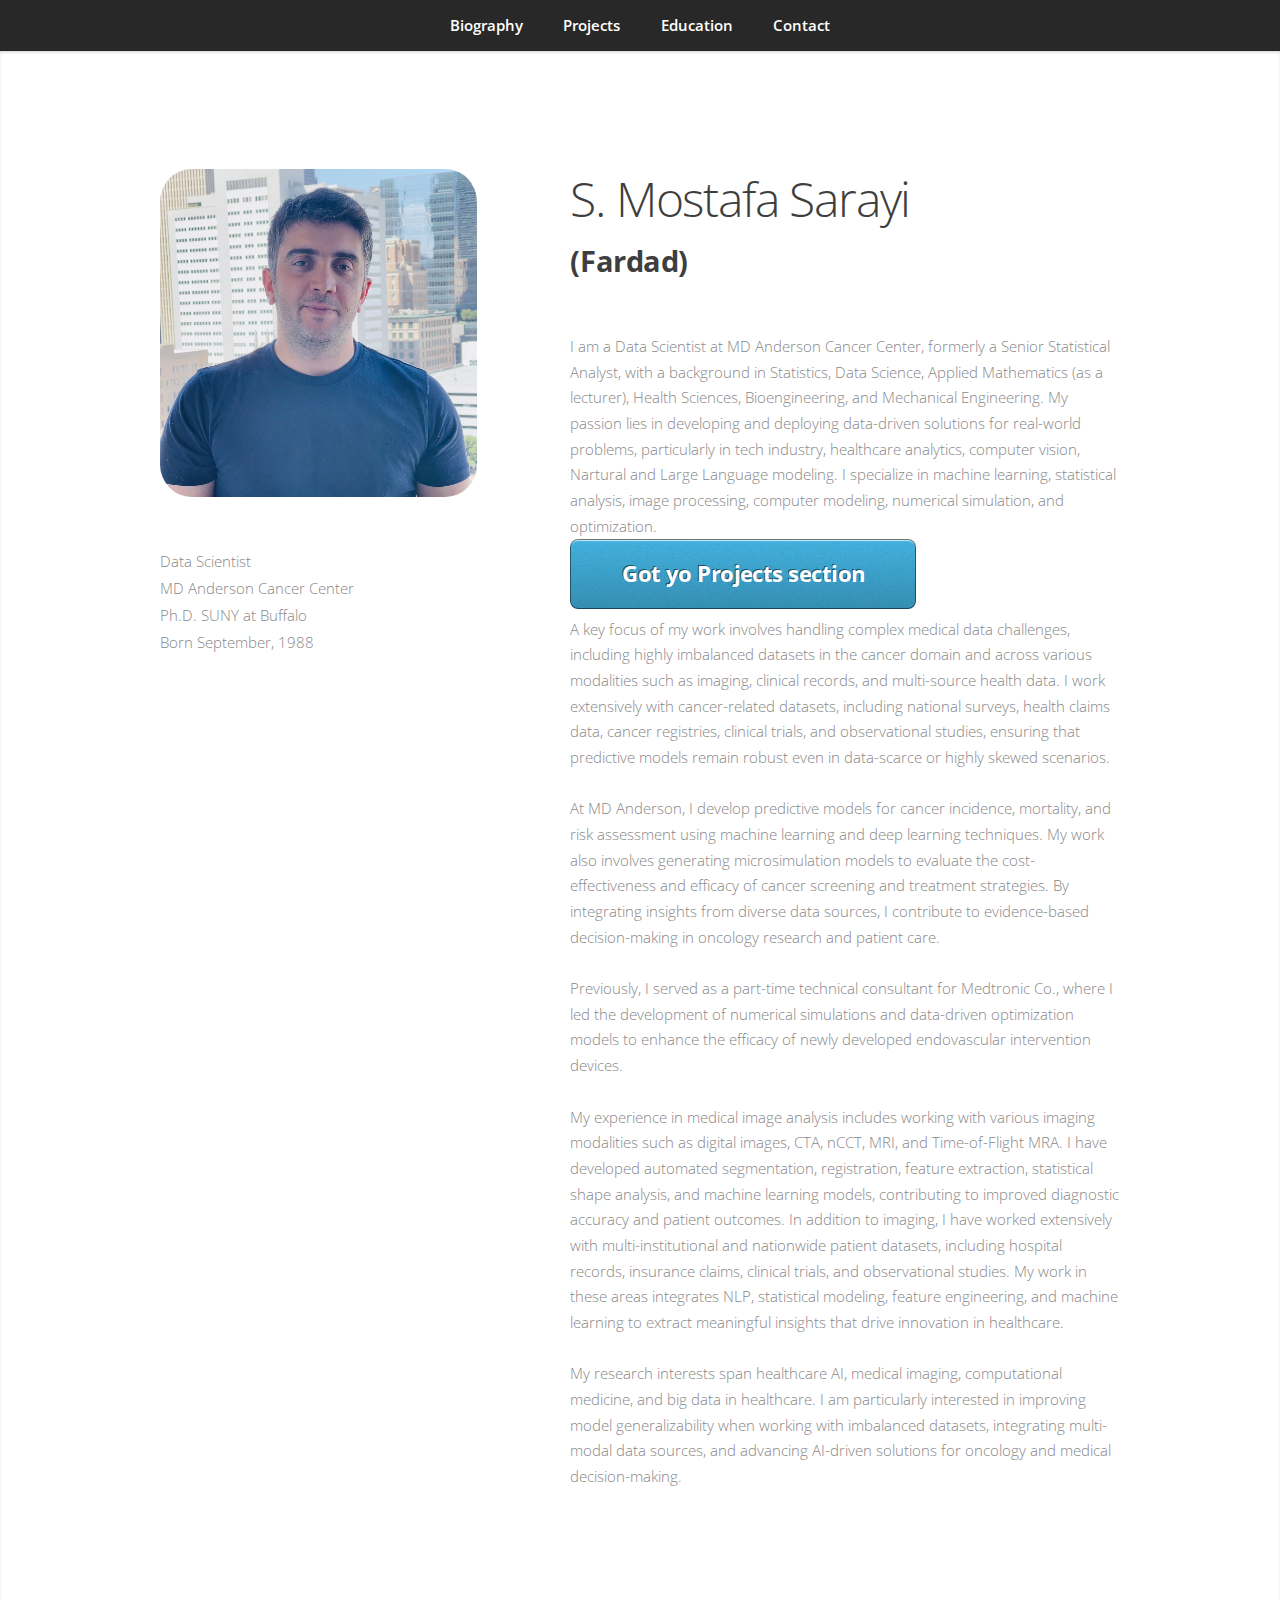
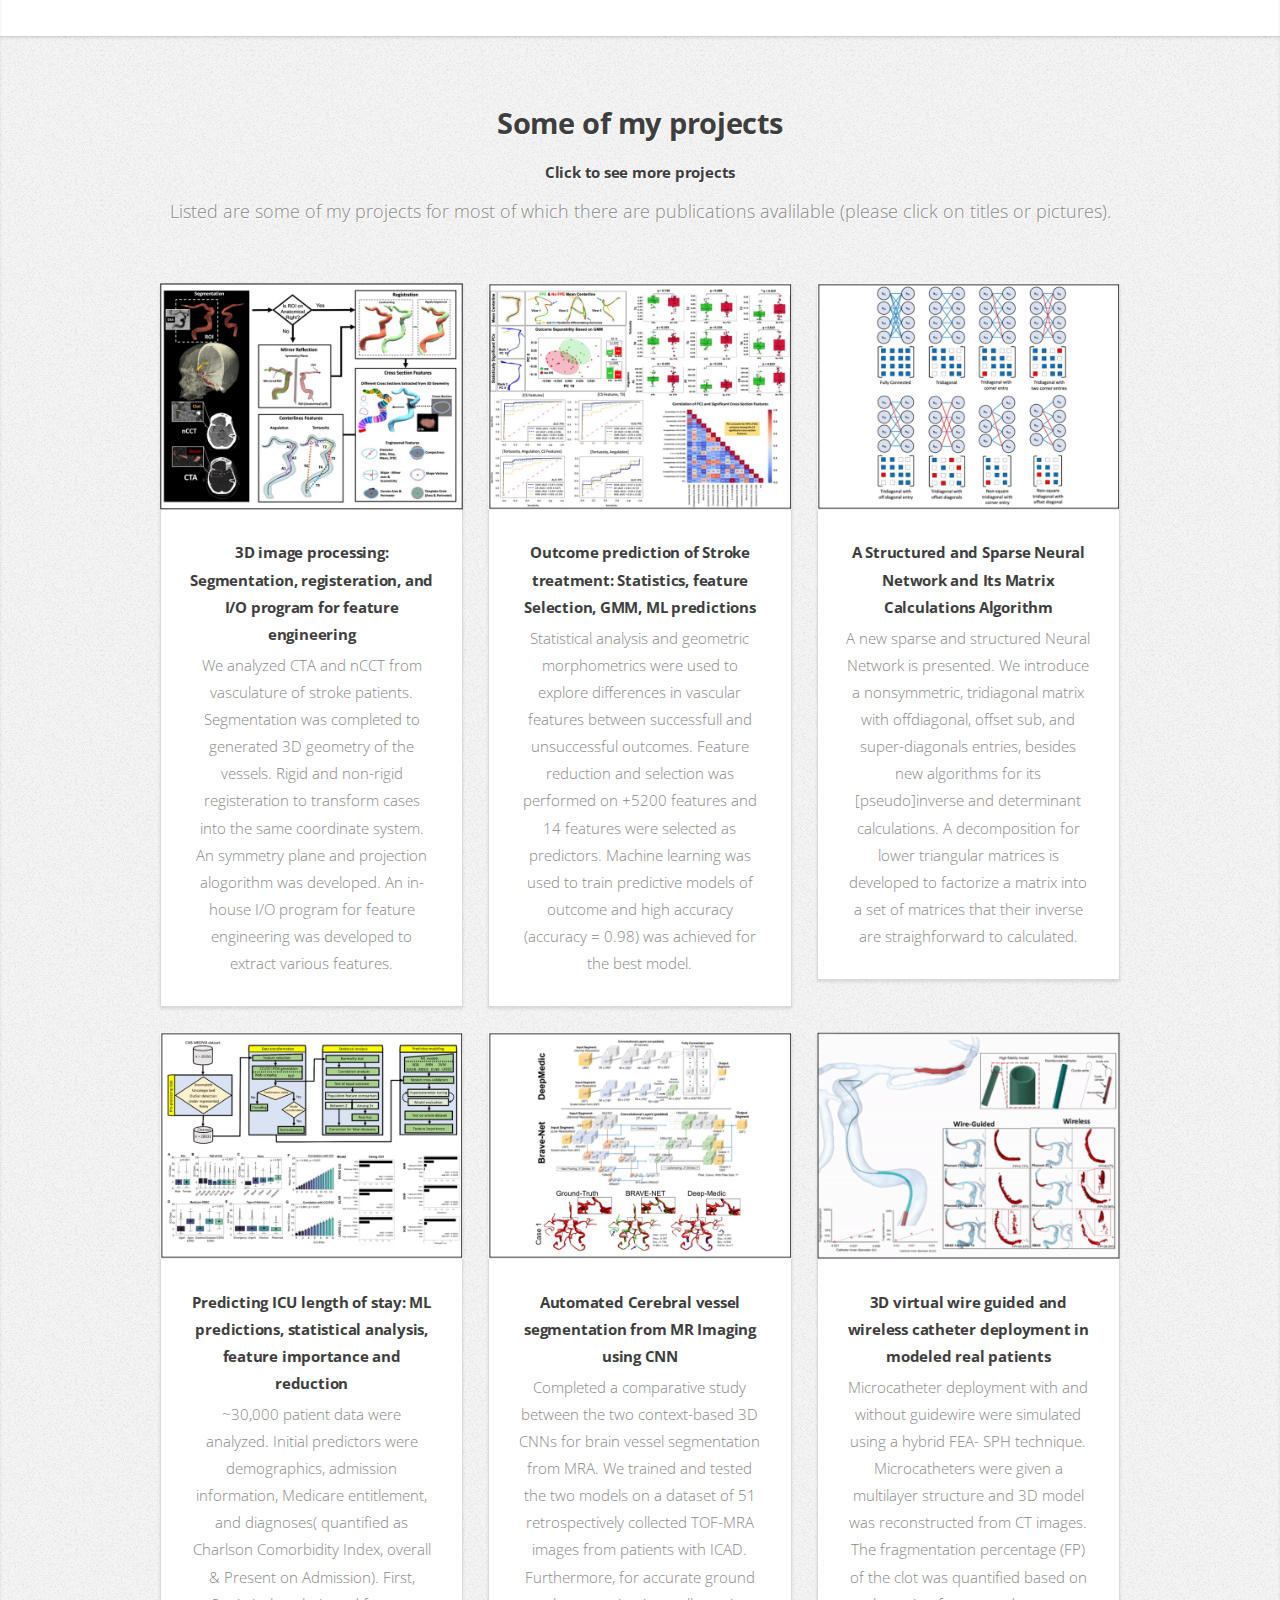
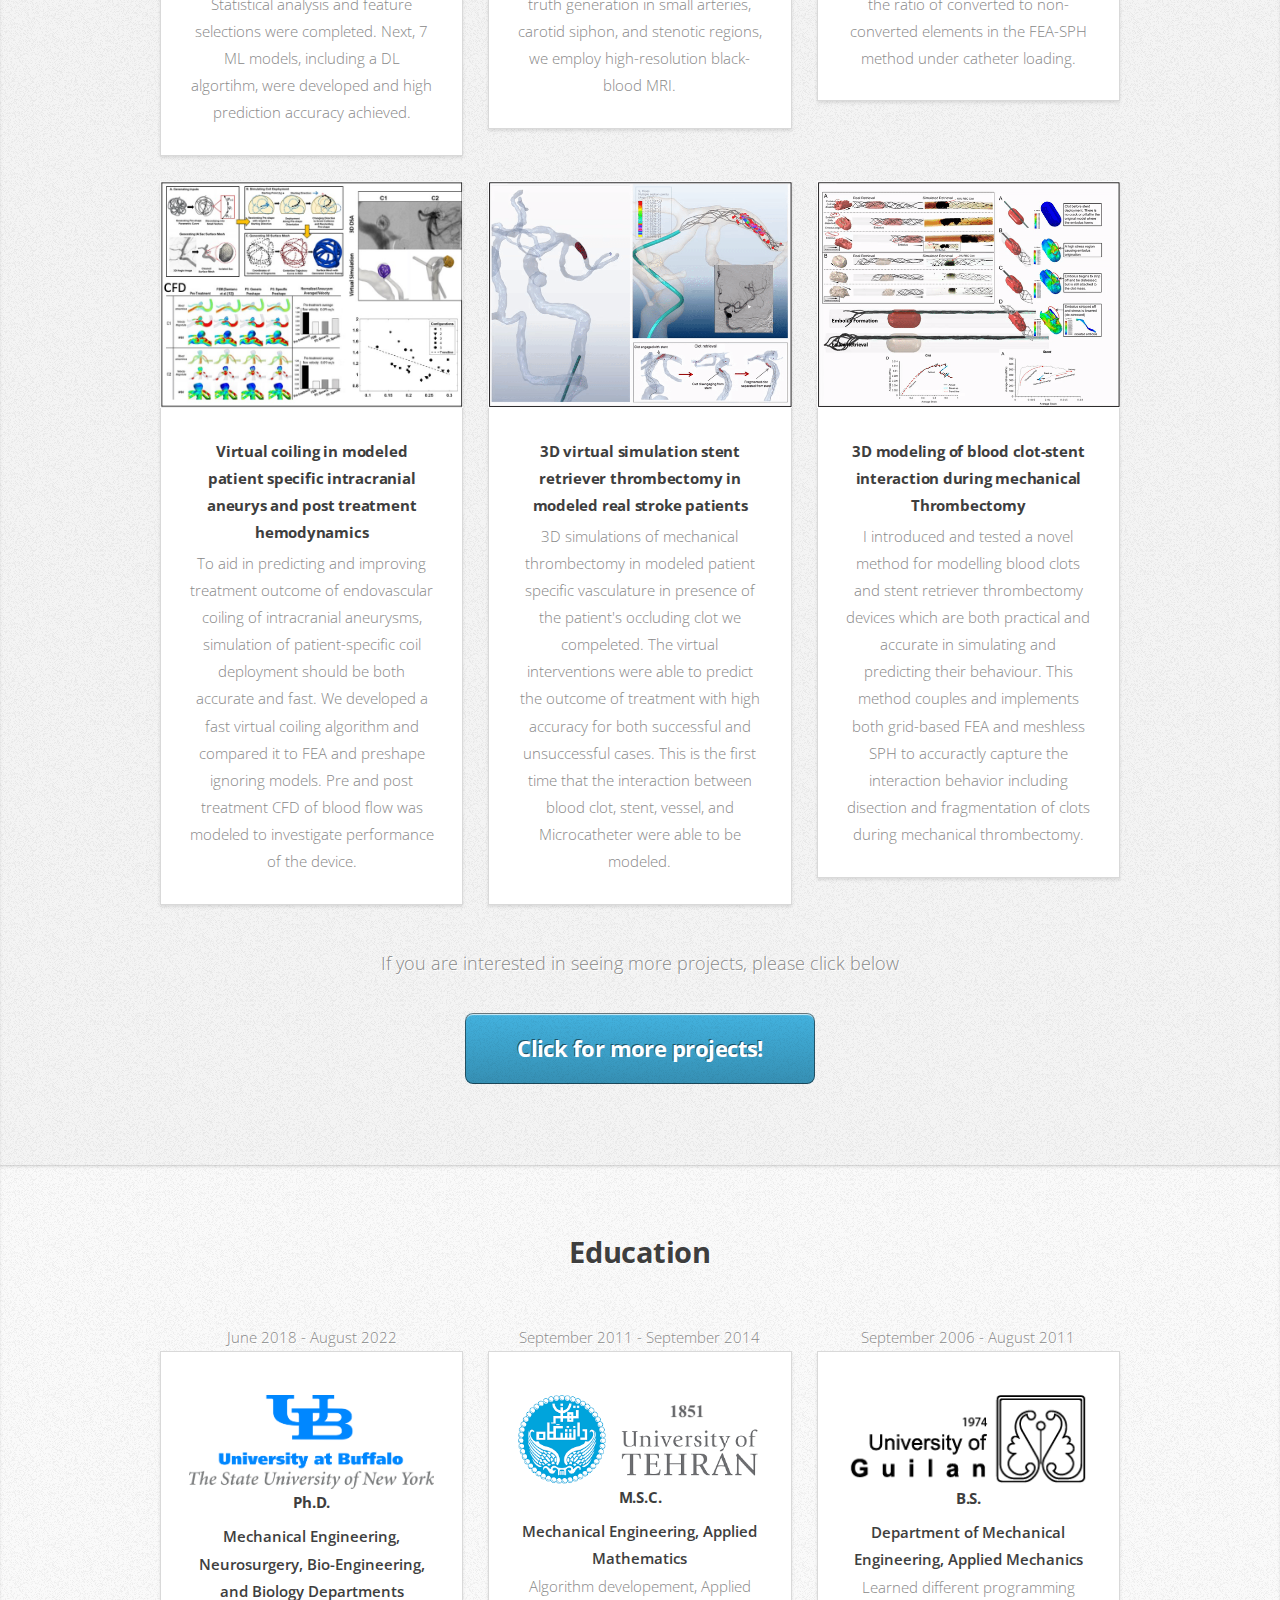
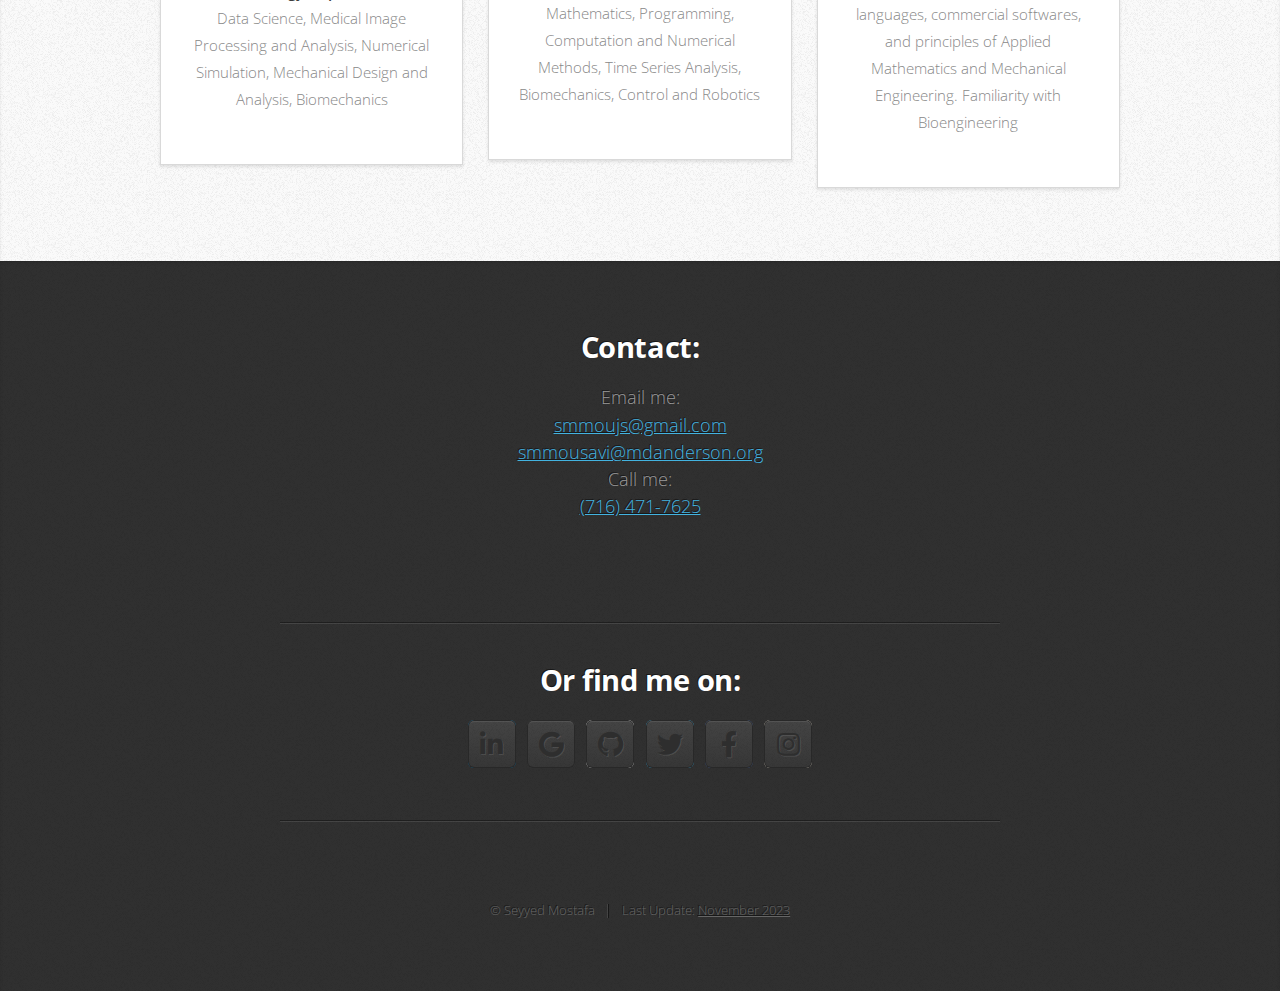
==== commit 227a34a2: "Update index.html" ====
--- a/index.html
+++ b/index.html
@@ -45,9 +45,8 @@
 								I am a Data Scientist at MD Anderson Cancer Center, formerly a Senior Statistical Analyst, with a background in Statistics, Data Science, Applied Mathematics (as a lecturer), Health Sciences, Bioengineering, and Mechanical Engineering. My passion lies in developing and deploying data-driven solutions for real-world problems, particularly in tech industry, healthcare analytics, computer vision, Nartural and Large Language modeling. I specialize in machine learning, statistical analysis, image processing, computer modeling, numerical simulation, and optimization.
 
 <br>
-								<h3><a href="#projects">list of my projects
-										</a></h3>
-								<a href="#projects" class="button large scrolly">Projects</a>
+
+								<a href="#projects" class="button large scrolly">Got yo Projects section</a>
 								<br>
 								
 								A key focus of my work involves handling complex medical data challenges, including highly imbalanced datasets in the cancer domain and across various modalities such as imaging, clinical records, and multi-source health data. I work extensively with cancer-related datasets, including national surveys, health claims data, cancer registries, clinical trials, and observational studies, ensuring that predictive models remain robust even in data-scarce or highly skewed scenarios.
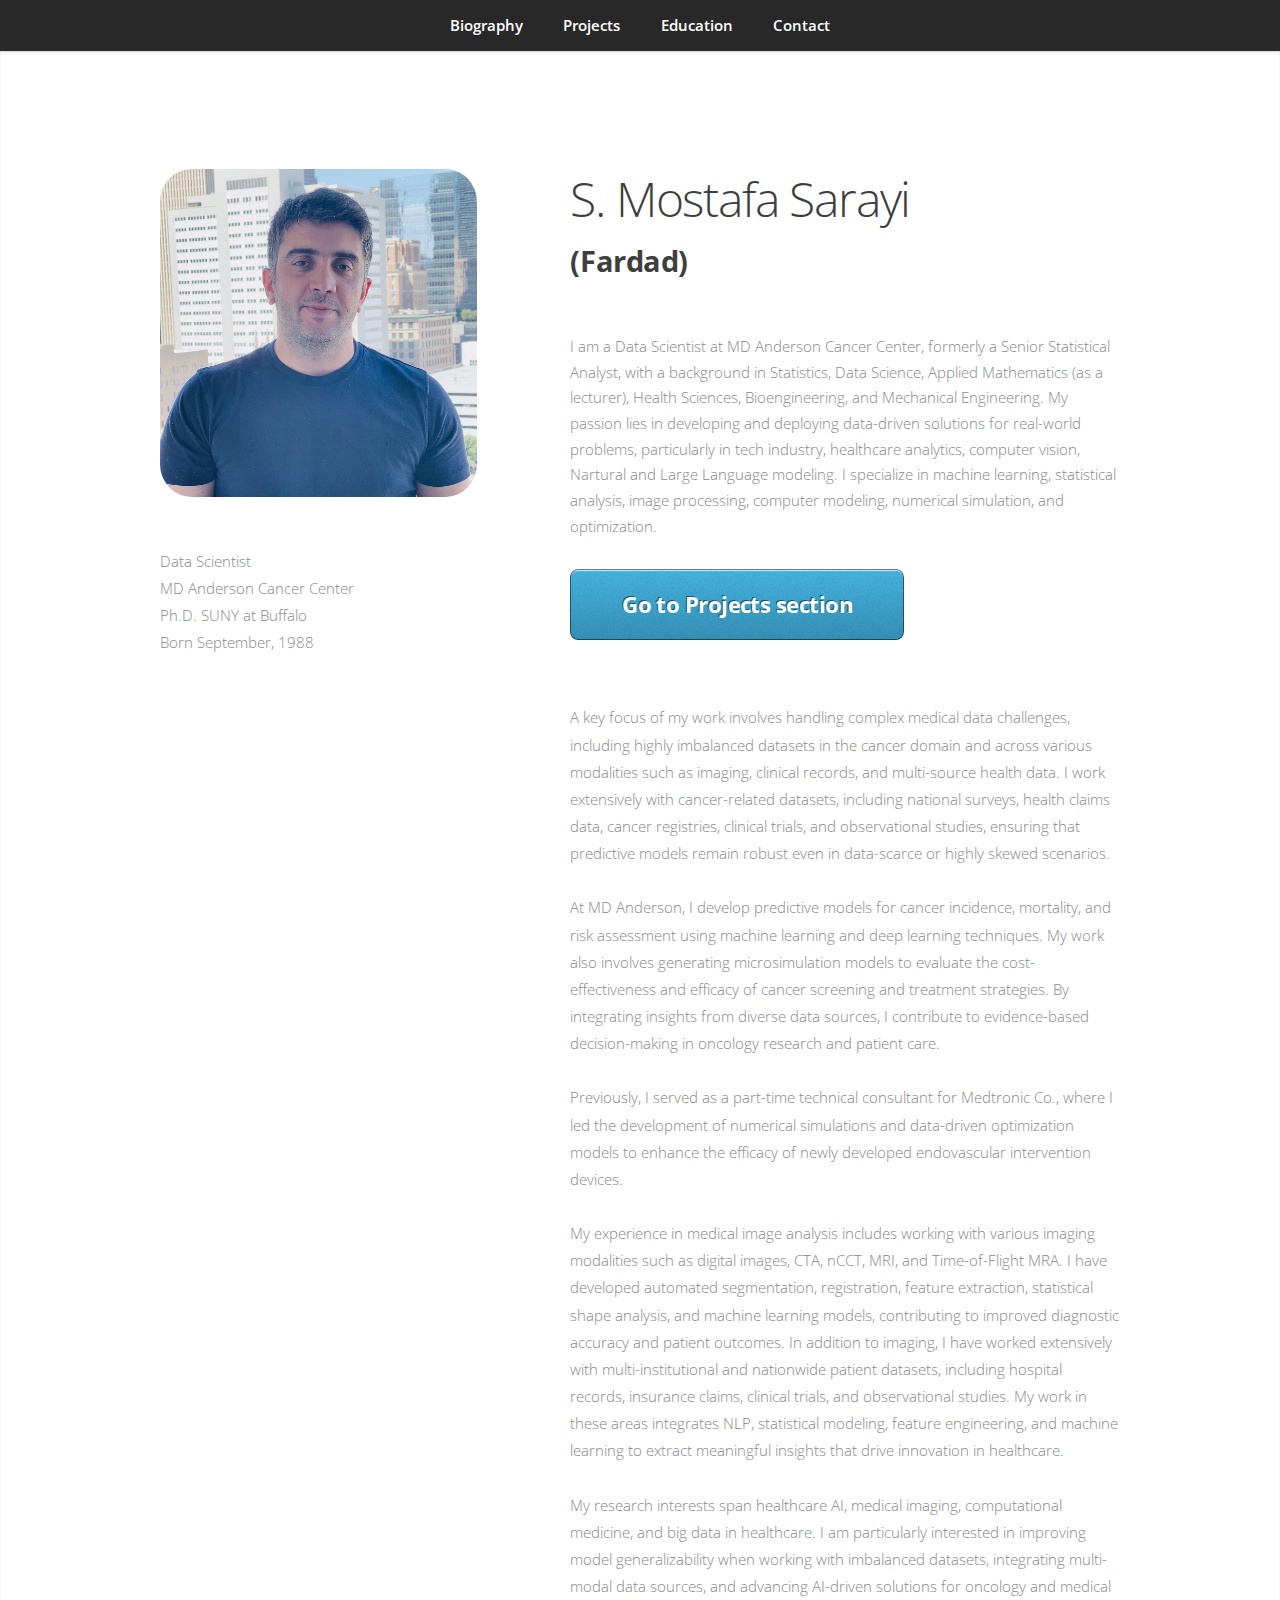
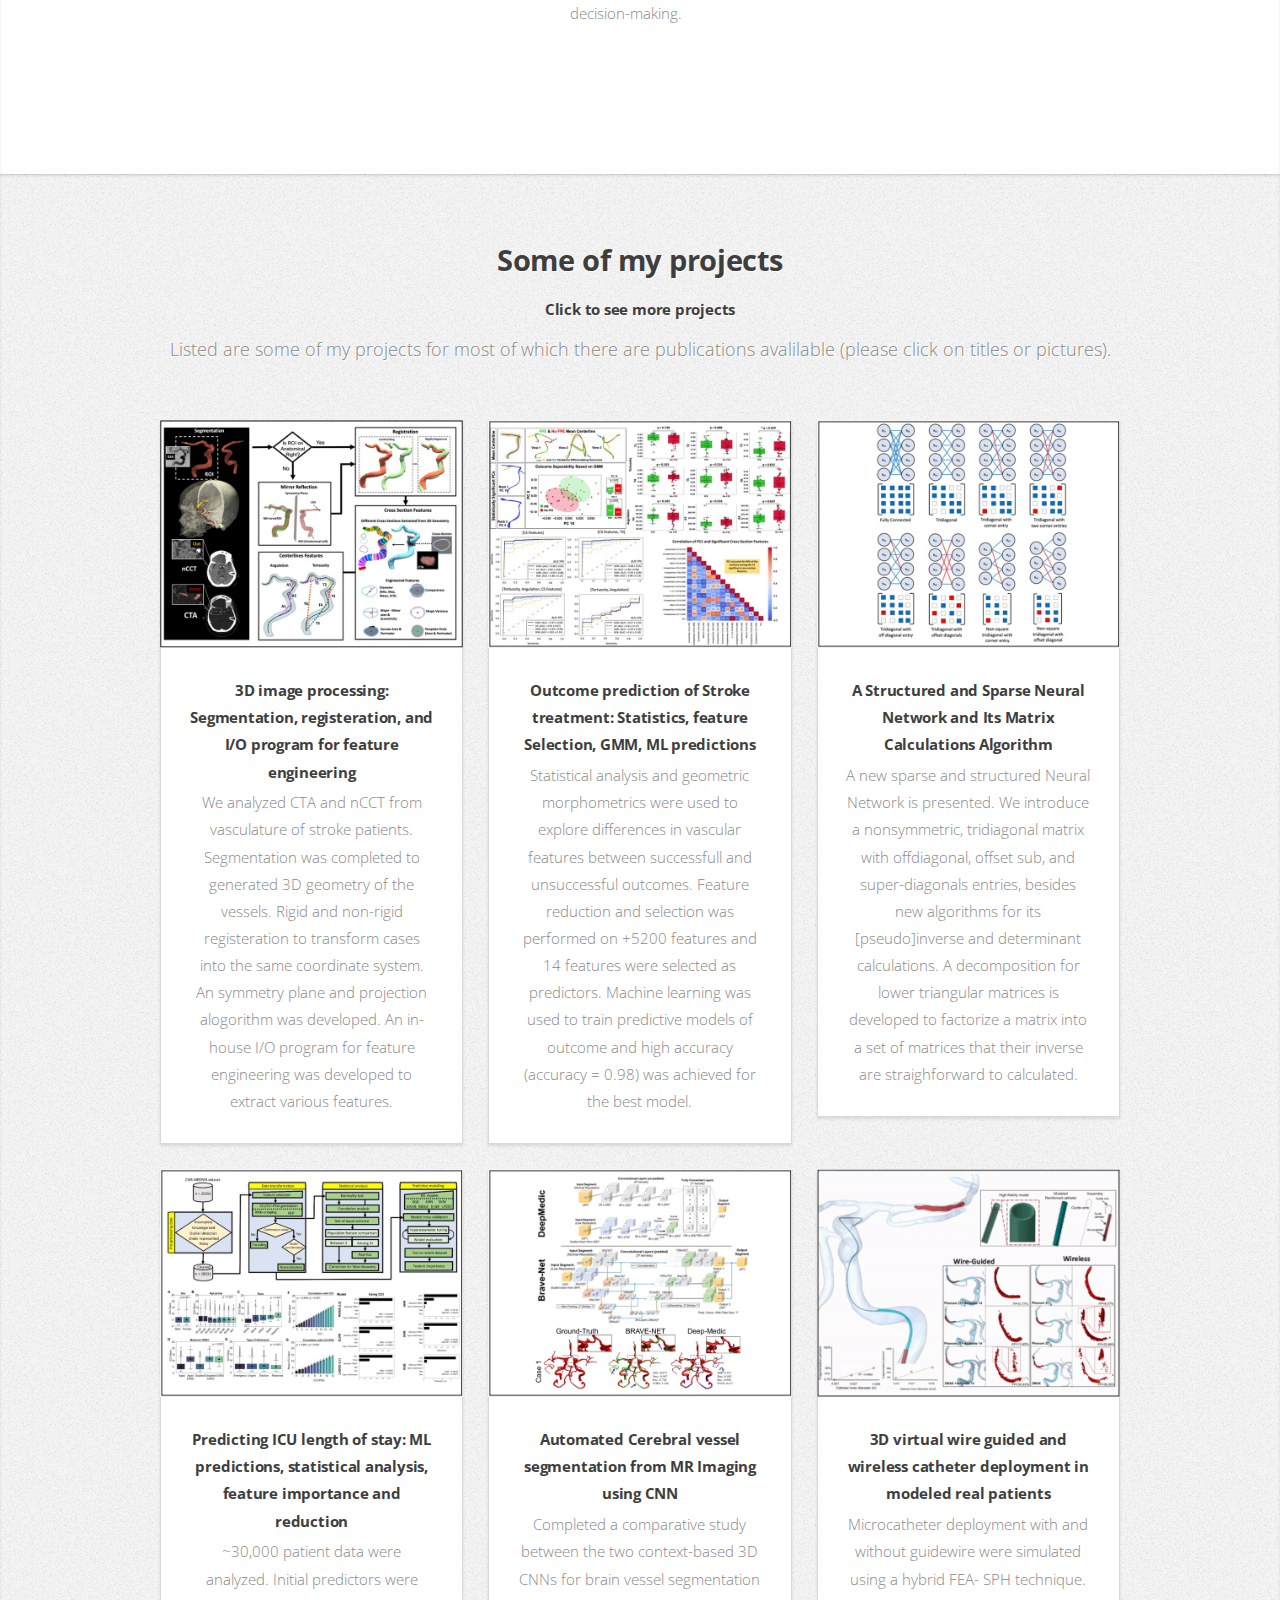
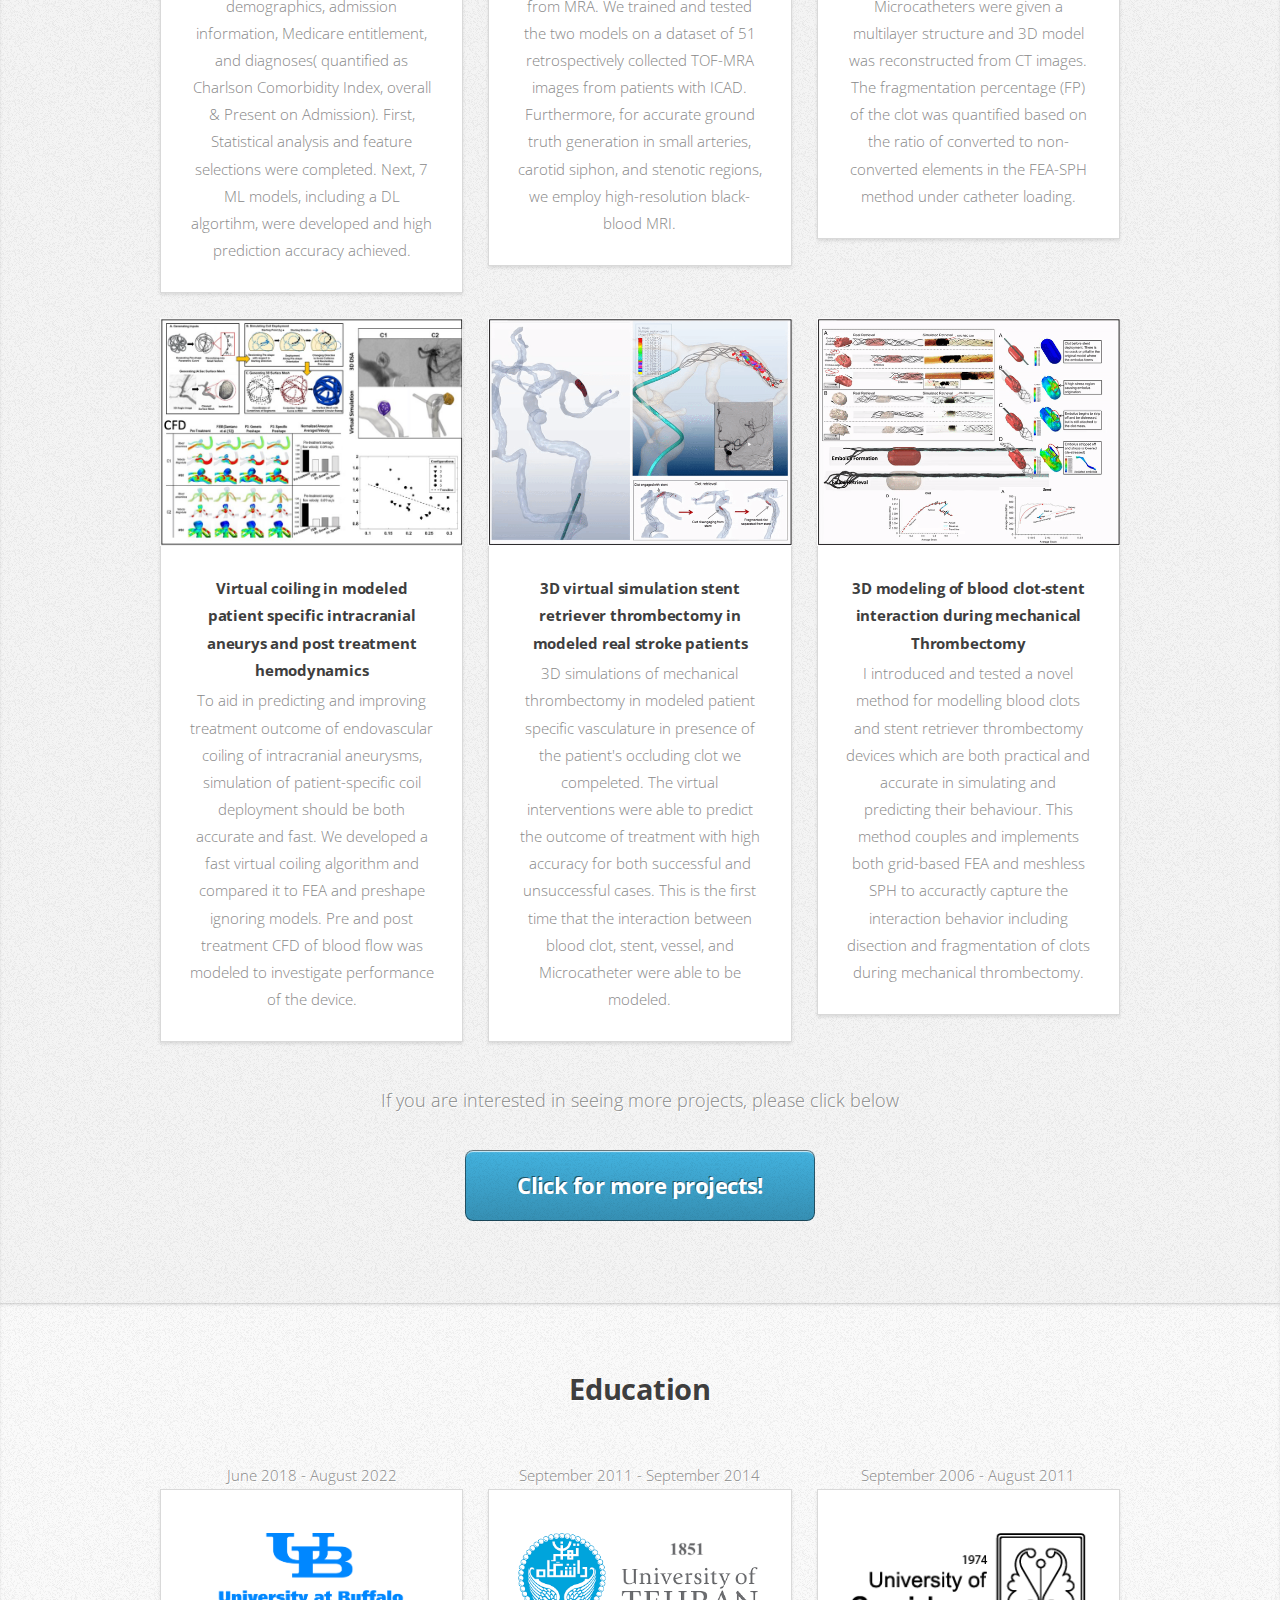
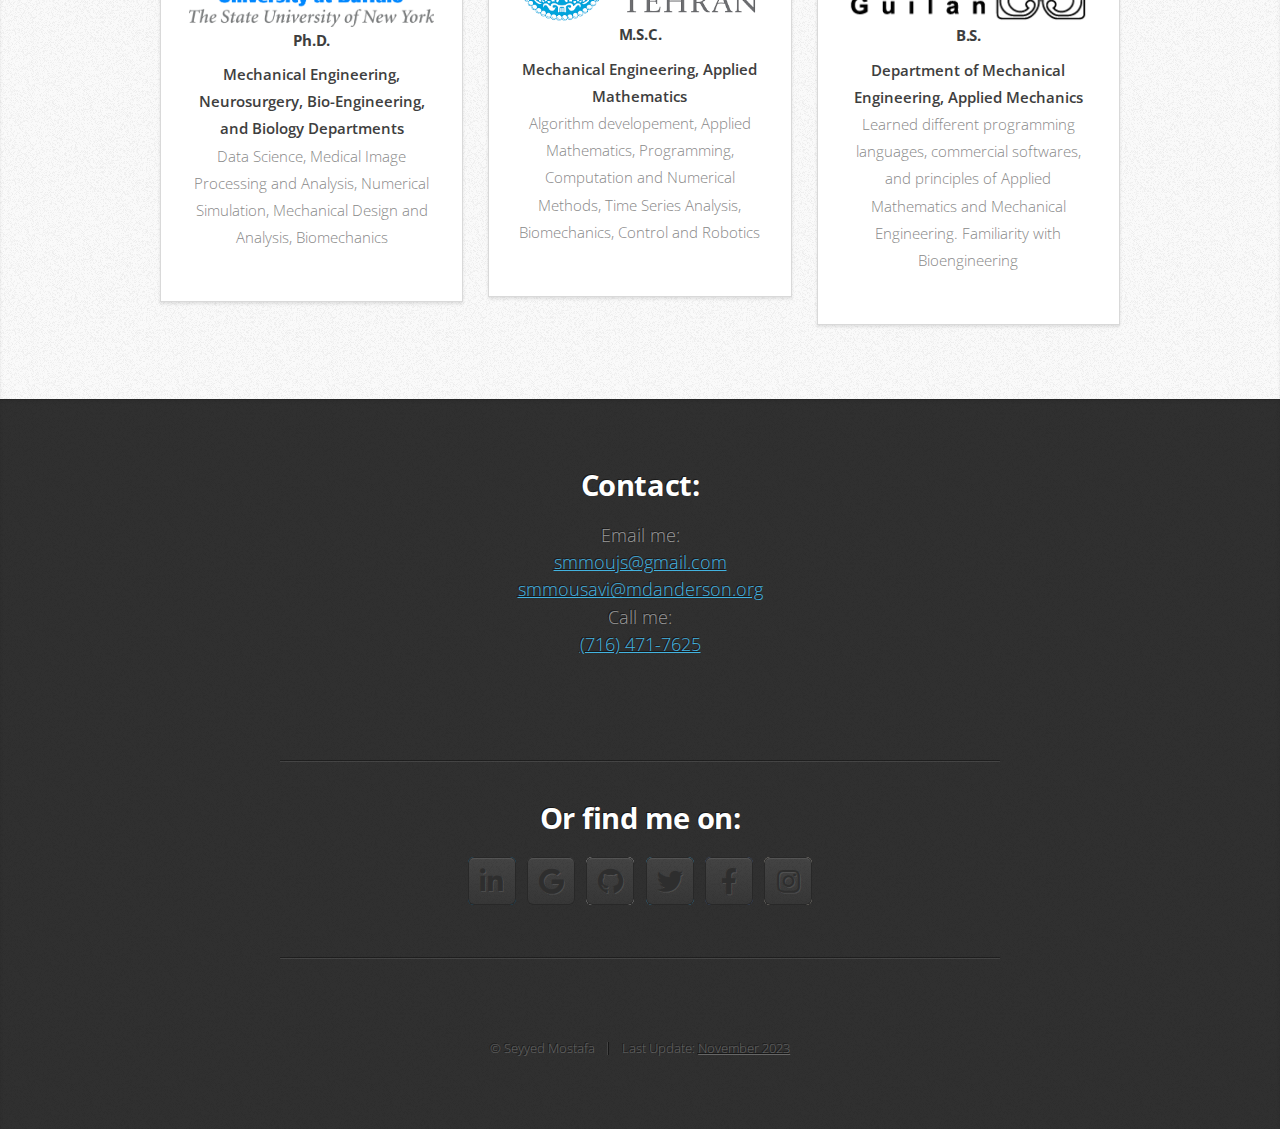
==== commit 59f63375: "Update index.html" ====
--- a/index.html
+++ b/index.html
@@ -46,7 +46,7 @@
 
 <br>
 
-								<a href="#projects" class="button large scrolly">Got yo Projects section</a>
+								<p></p><a href="#projects" class="button large scrolly">Go to Projects section</a></p>
 								<br>
 								
 								A key focus of my work involves handling complex medical data challenges, including highly imbalanced datasets in the cancer domain and across various modalities such as imaging, clinical records, and multi-source health data. I work extensively with cancer-related datasets, including national surveys, health claims data, cancer registries, clinical trials, and observational studies, ensuring that predictive models remain robust even in data-scarce or highly skewed scenarios.
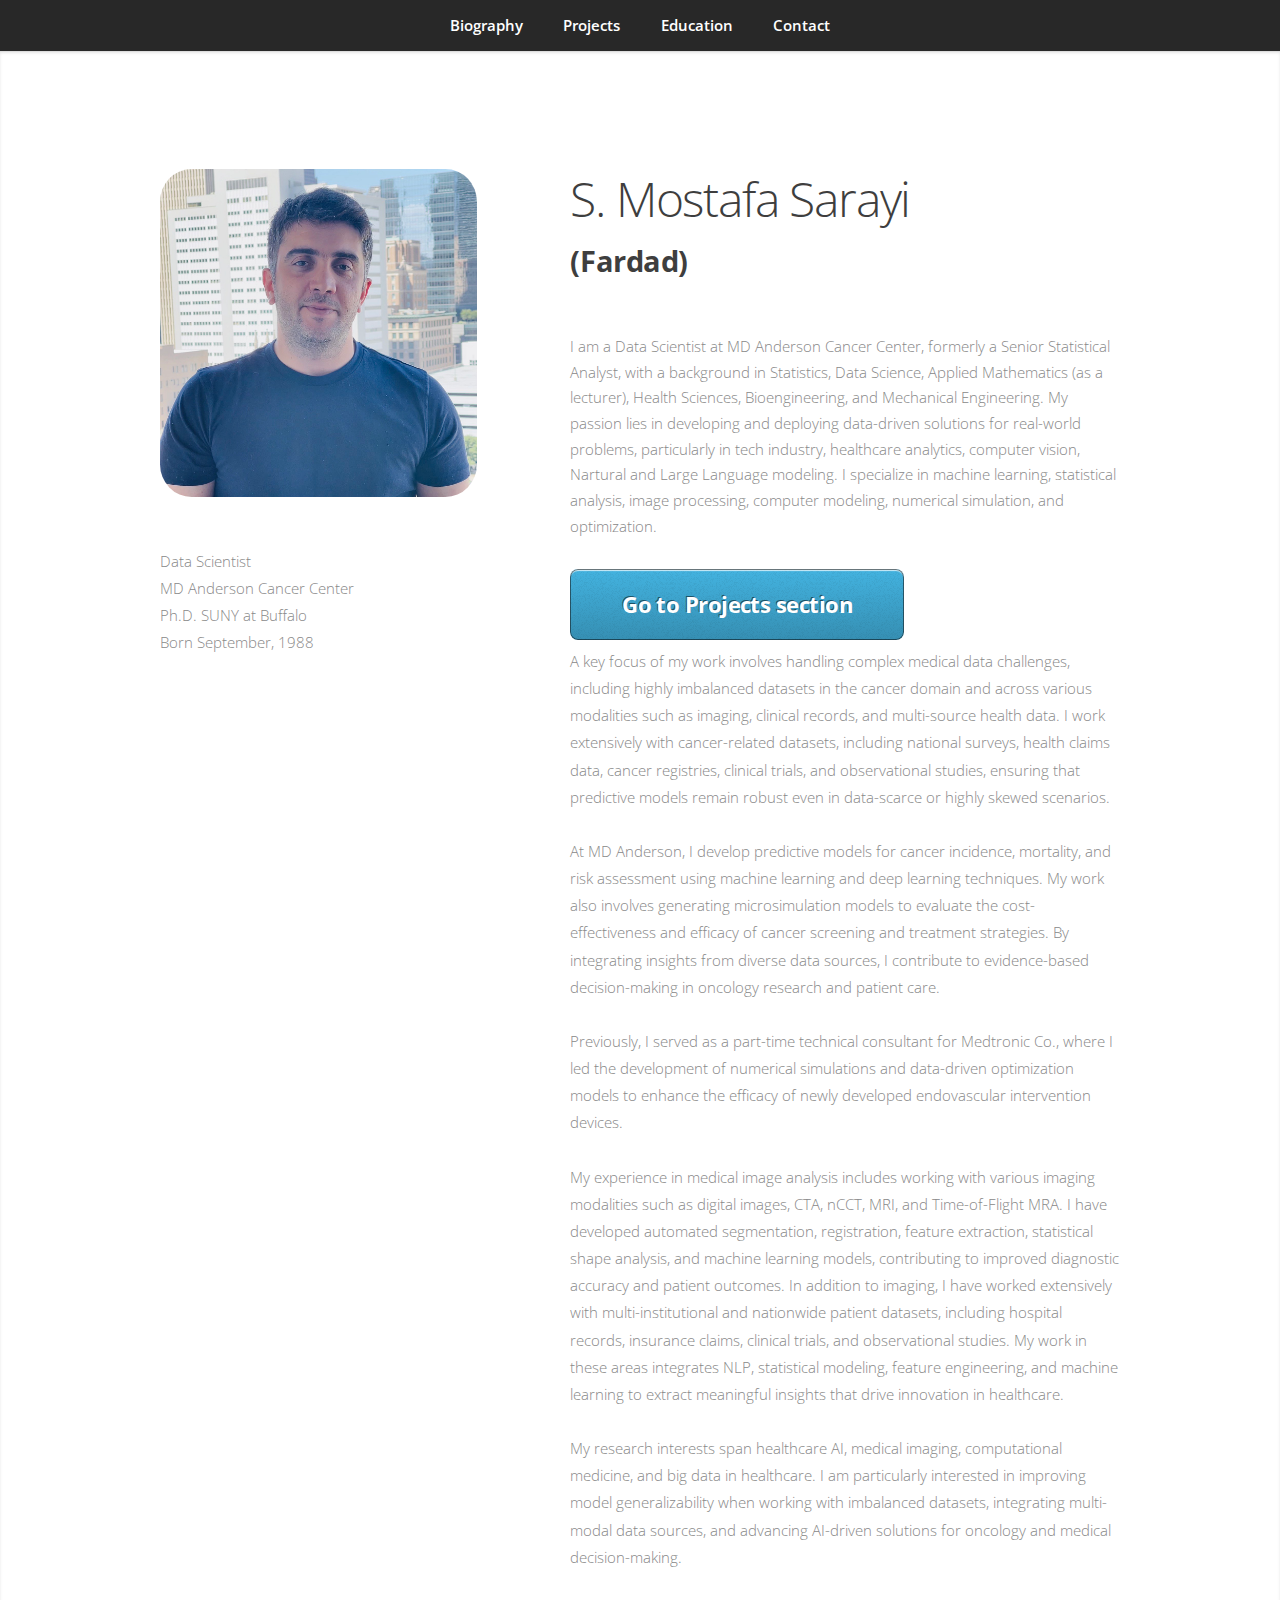
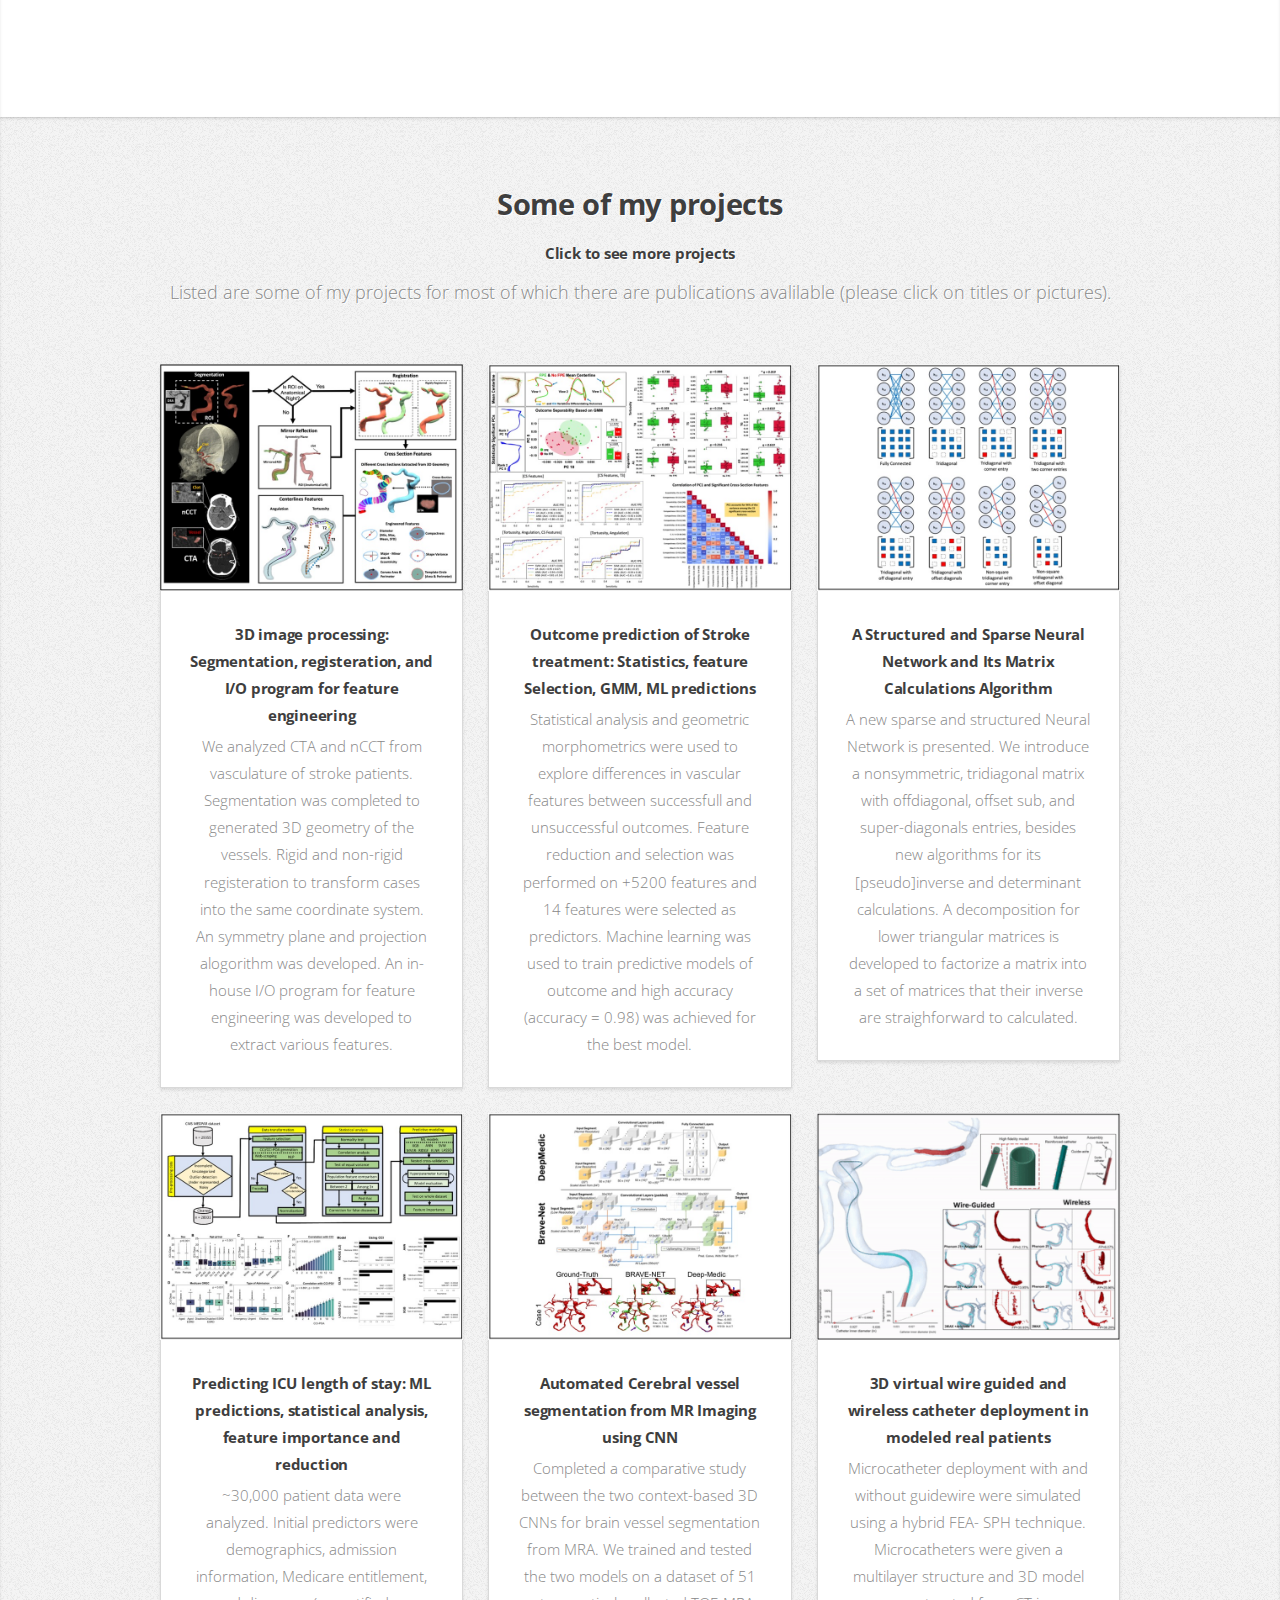
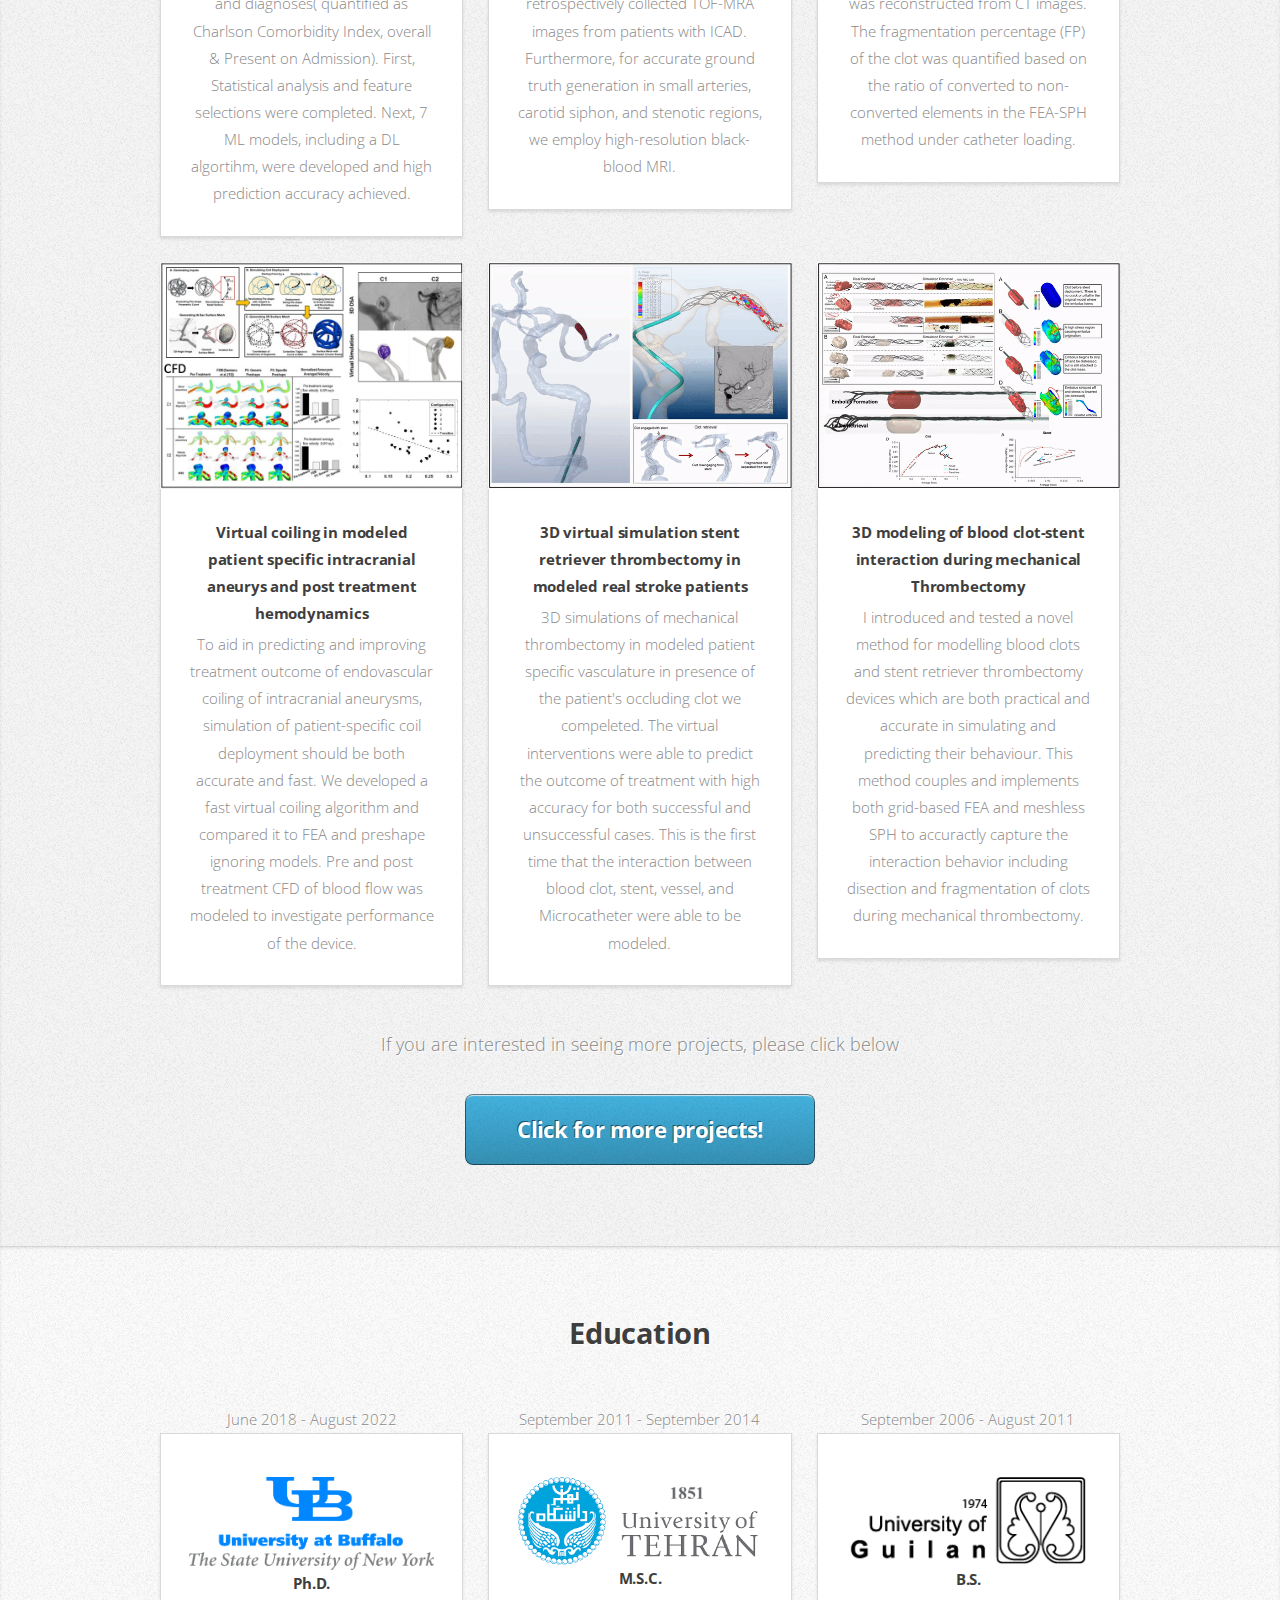
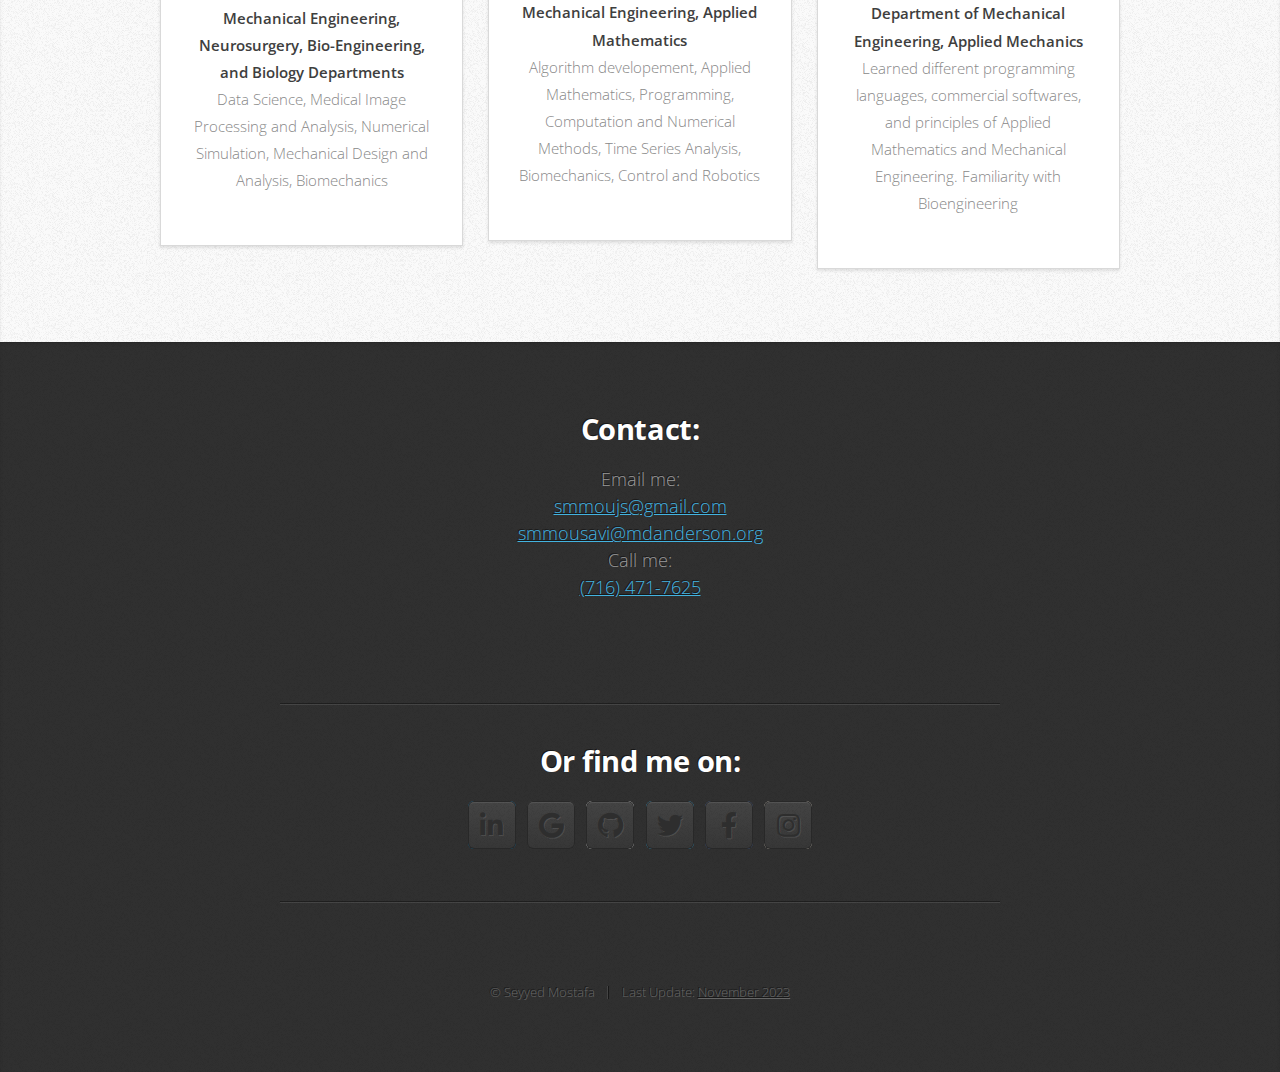
==== commit 53696803: "Update index.html" ====
--- a/index.html
+++ b/index.html
@@ -46,7 +46,7 @@
 
 <br>
 
-								<p></p><a href="#projects" class="button large scrolly">Go to Projects section</a></p>
+								</p><a href="#projects" class="button large scrolly">Go to Projects section</a>
 								<br>
 								
 								A key focus of my work involves handling complex medical data challenges, including highly imbalanced datasets in the cancer domain and across various modalities such as imaging, clinical records, and multi-source health data. I work extensively with cancer-related datasets, including national surveys, health claims data, cancer registries, clinical trials, and observational studies, ensuring that predictive models remain robust even in data-scarce or highly skewed scenarios.
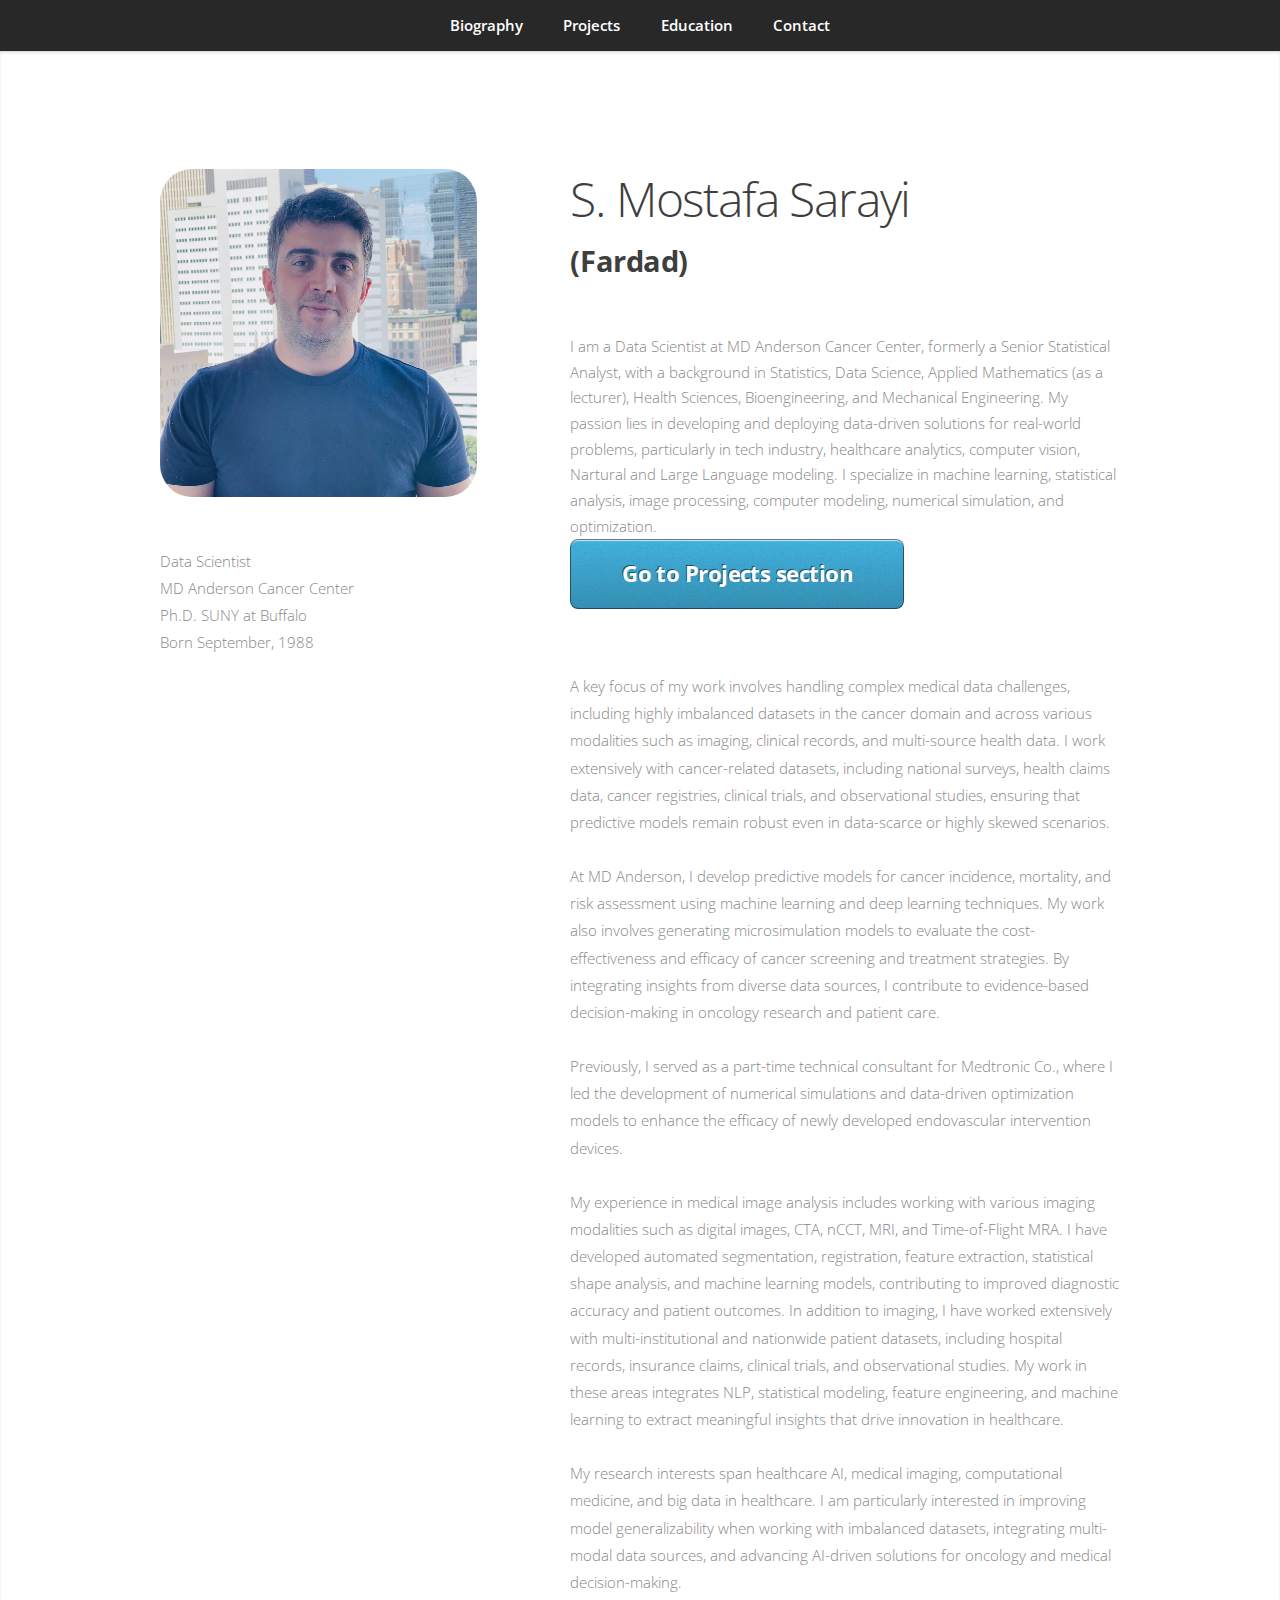
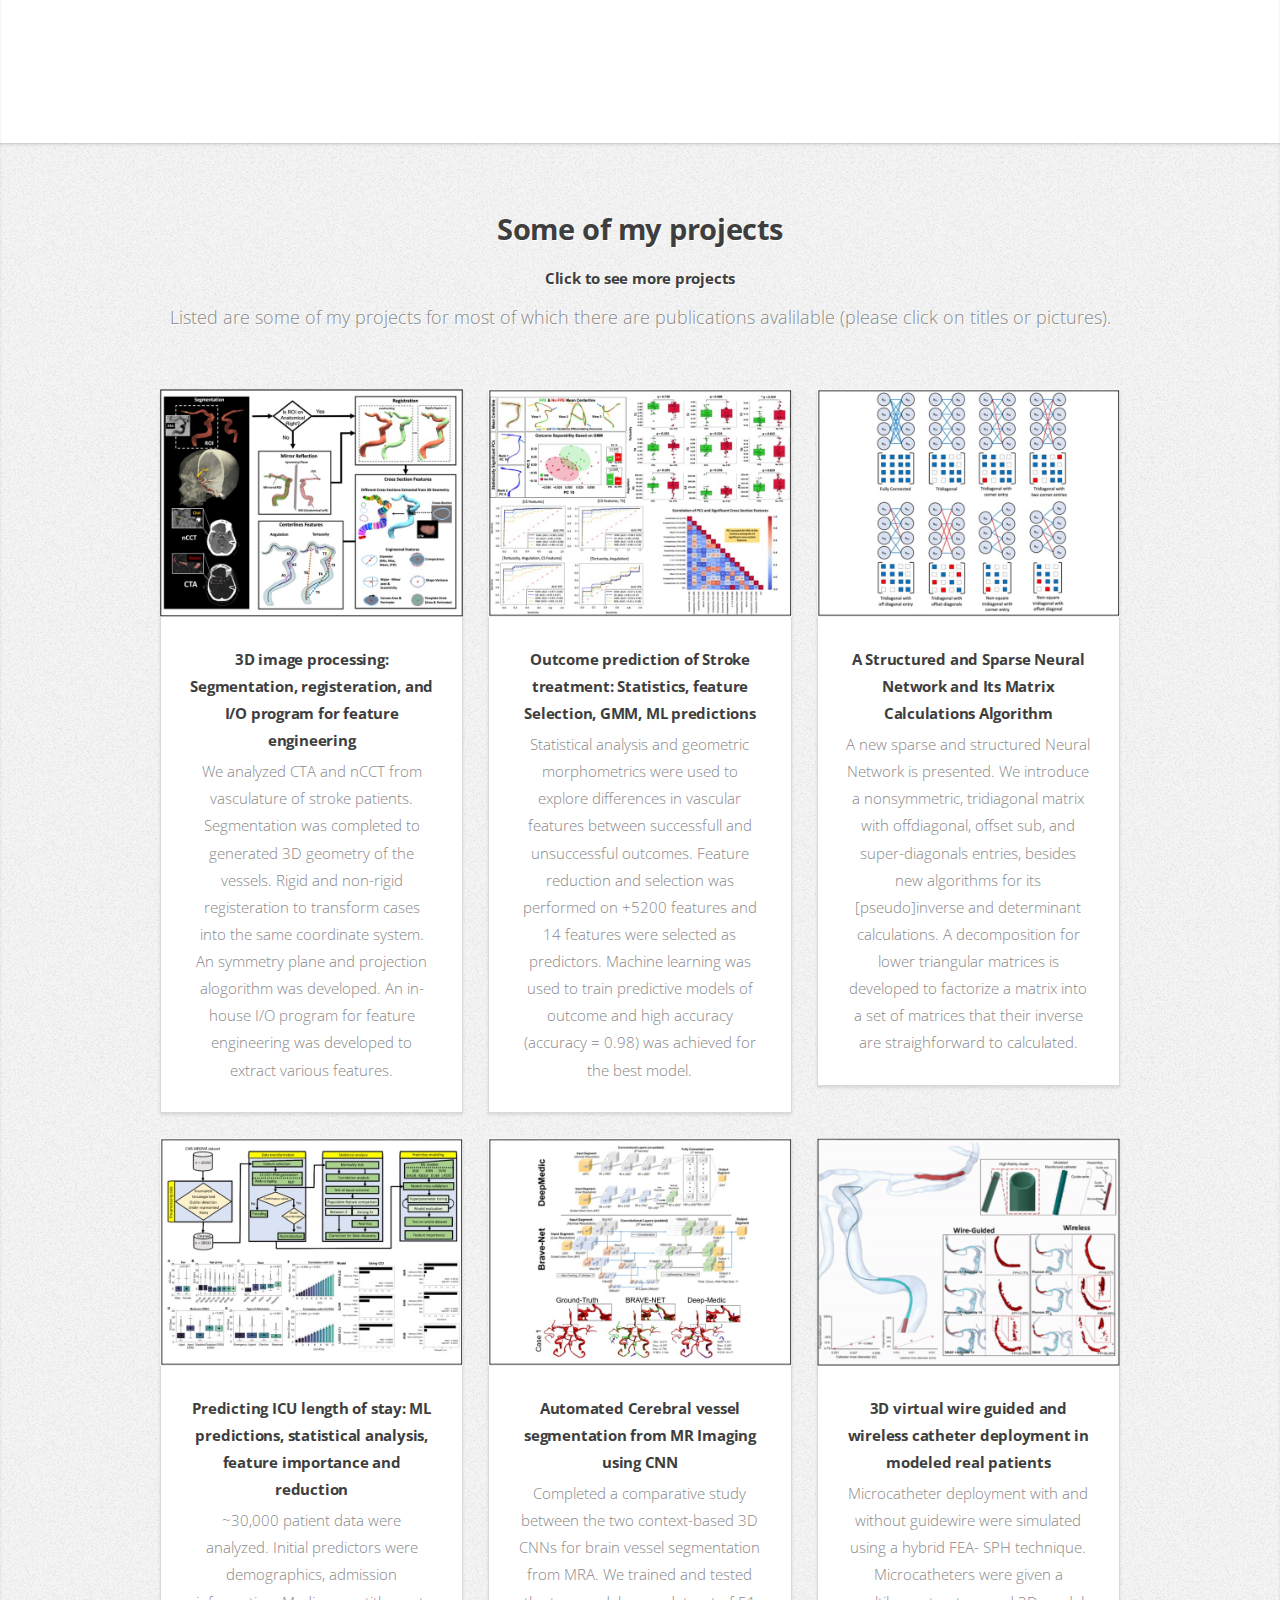
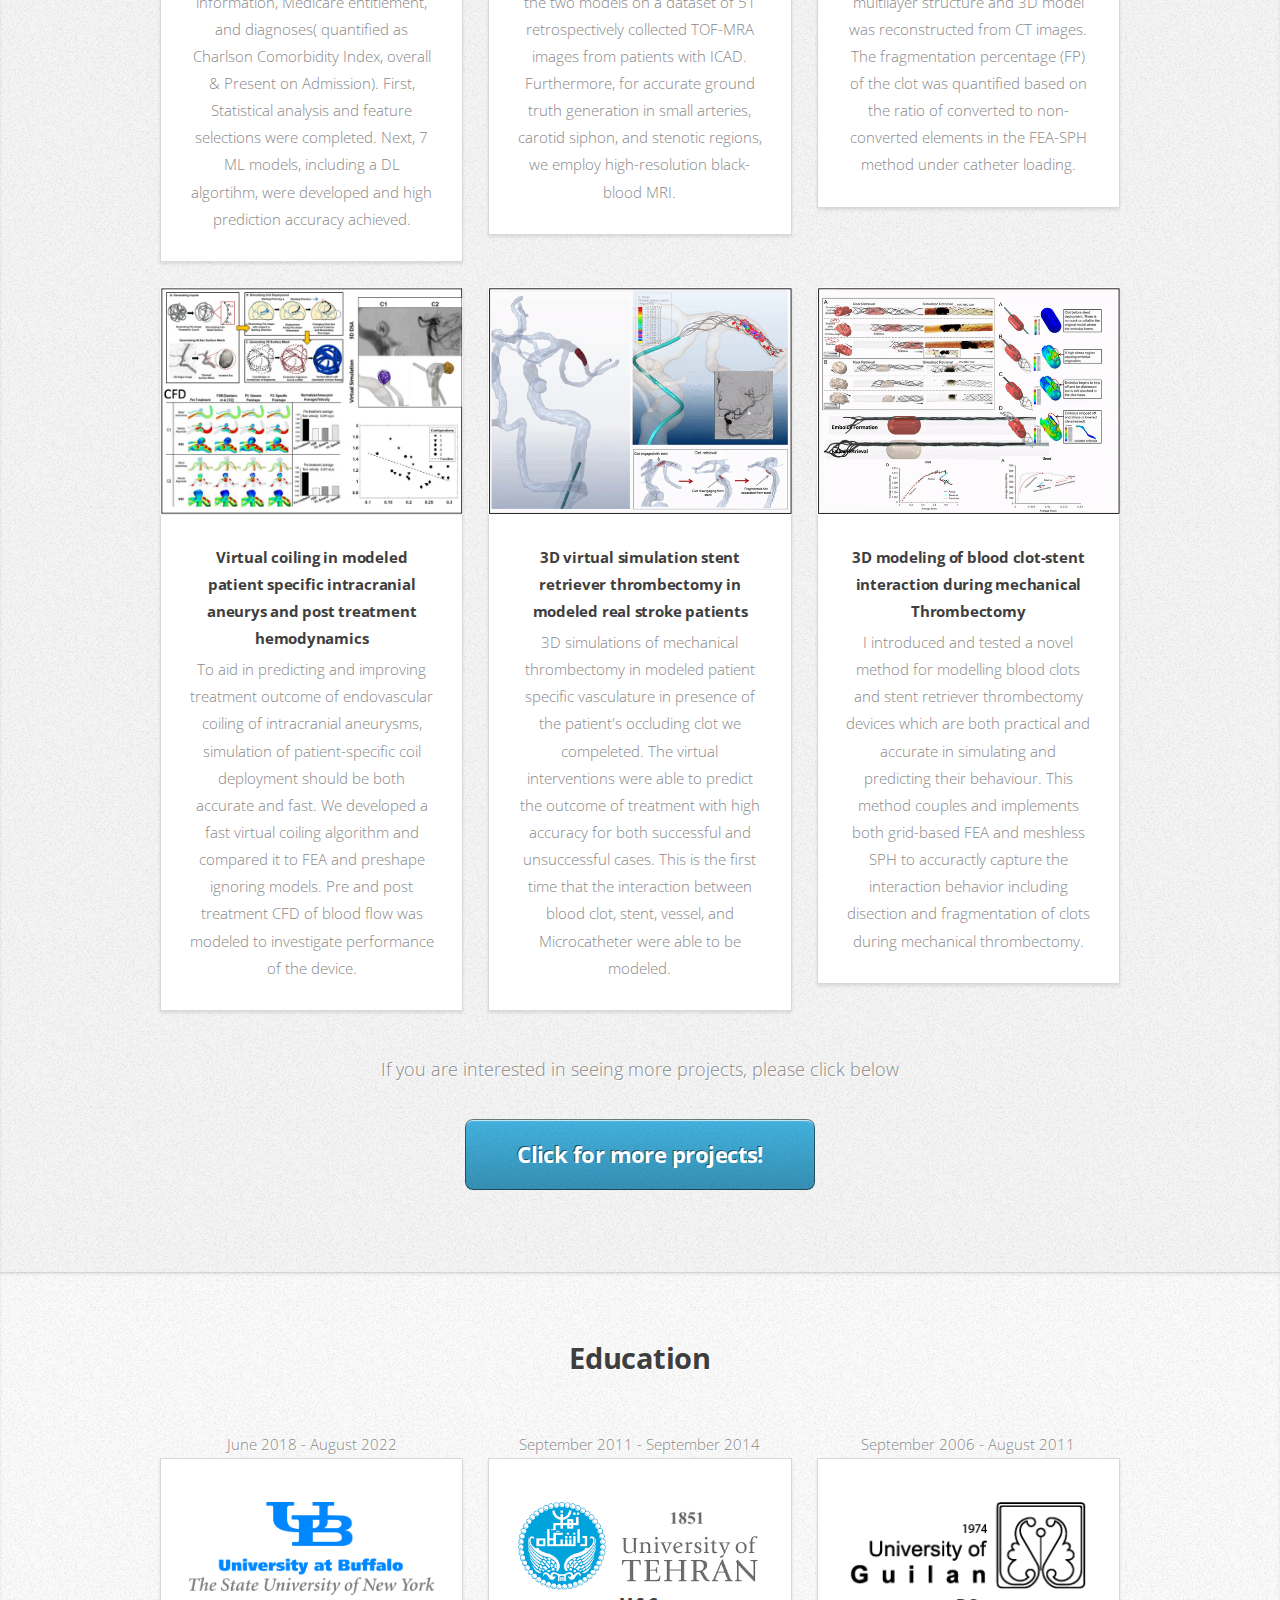
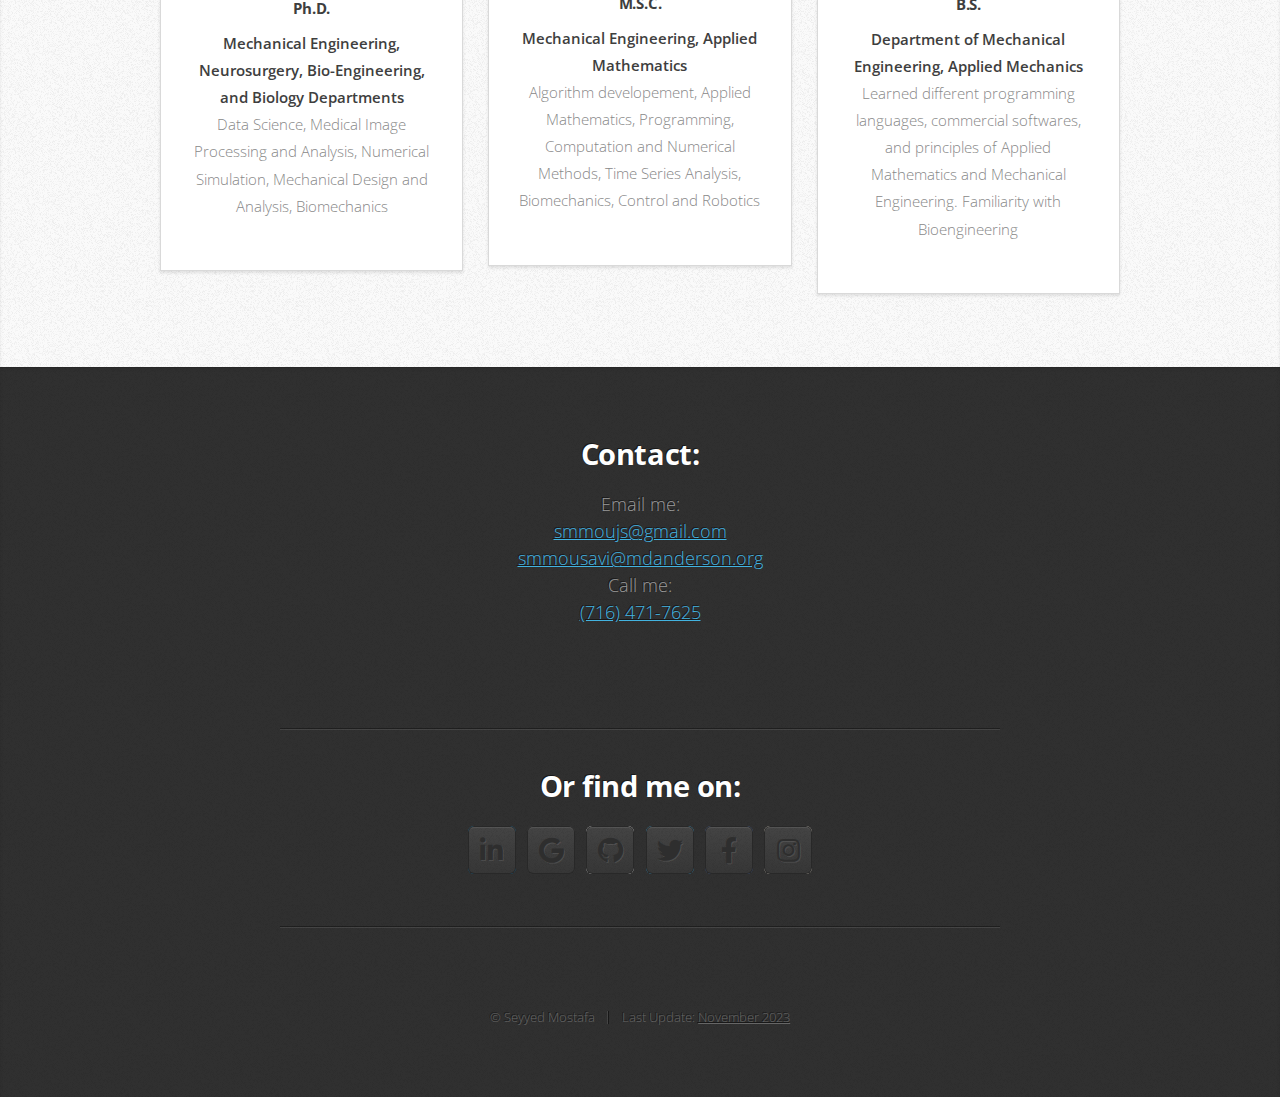
==== commit d6fb9f9a: "Update index.html" ====
--- a/index.html
+++ b/index.html
@@ -46,7 +46,7 @@
 
 <br>
 
-								</p><a href="#projects" class="button large scrolly">Go to Projects section</a>
+								<a href="#projects" class="button large scrolly">Go to Projects section</a></p>
 								<br>
 								
 								A key focus of my work involves handling complex medical data challenges, including highly imbalanced datasets in the cancer domain and across various modalities such as imaging, clinical records, and multi-source health data. I work extensively with cancer-related datasets, including national surveys, health claims data, cancer registries, clinical trials, and observational studies, ensuring that predictive models remain robust even in data-scarce or highly skewed scenarios.
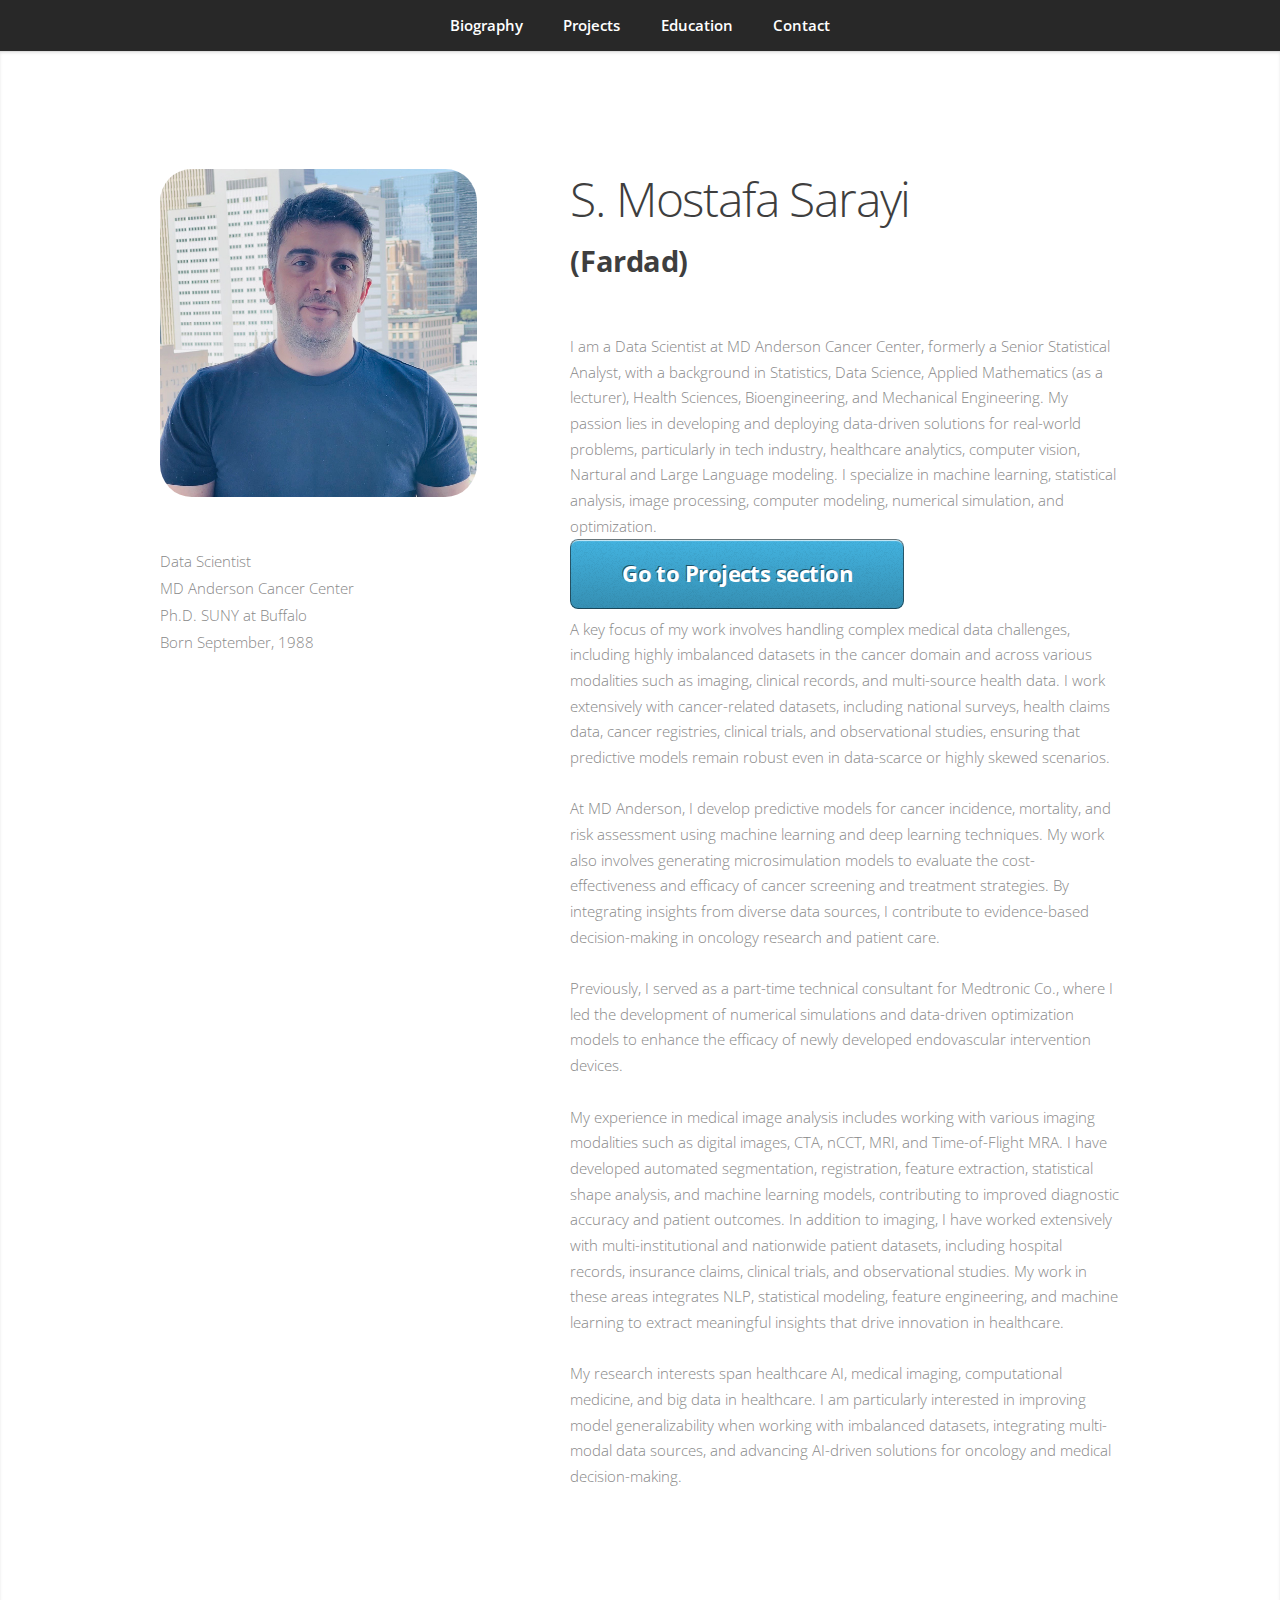
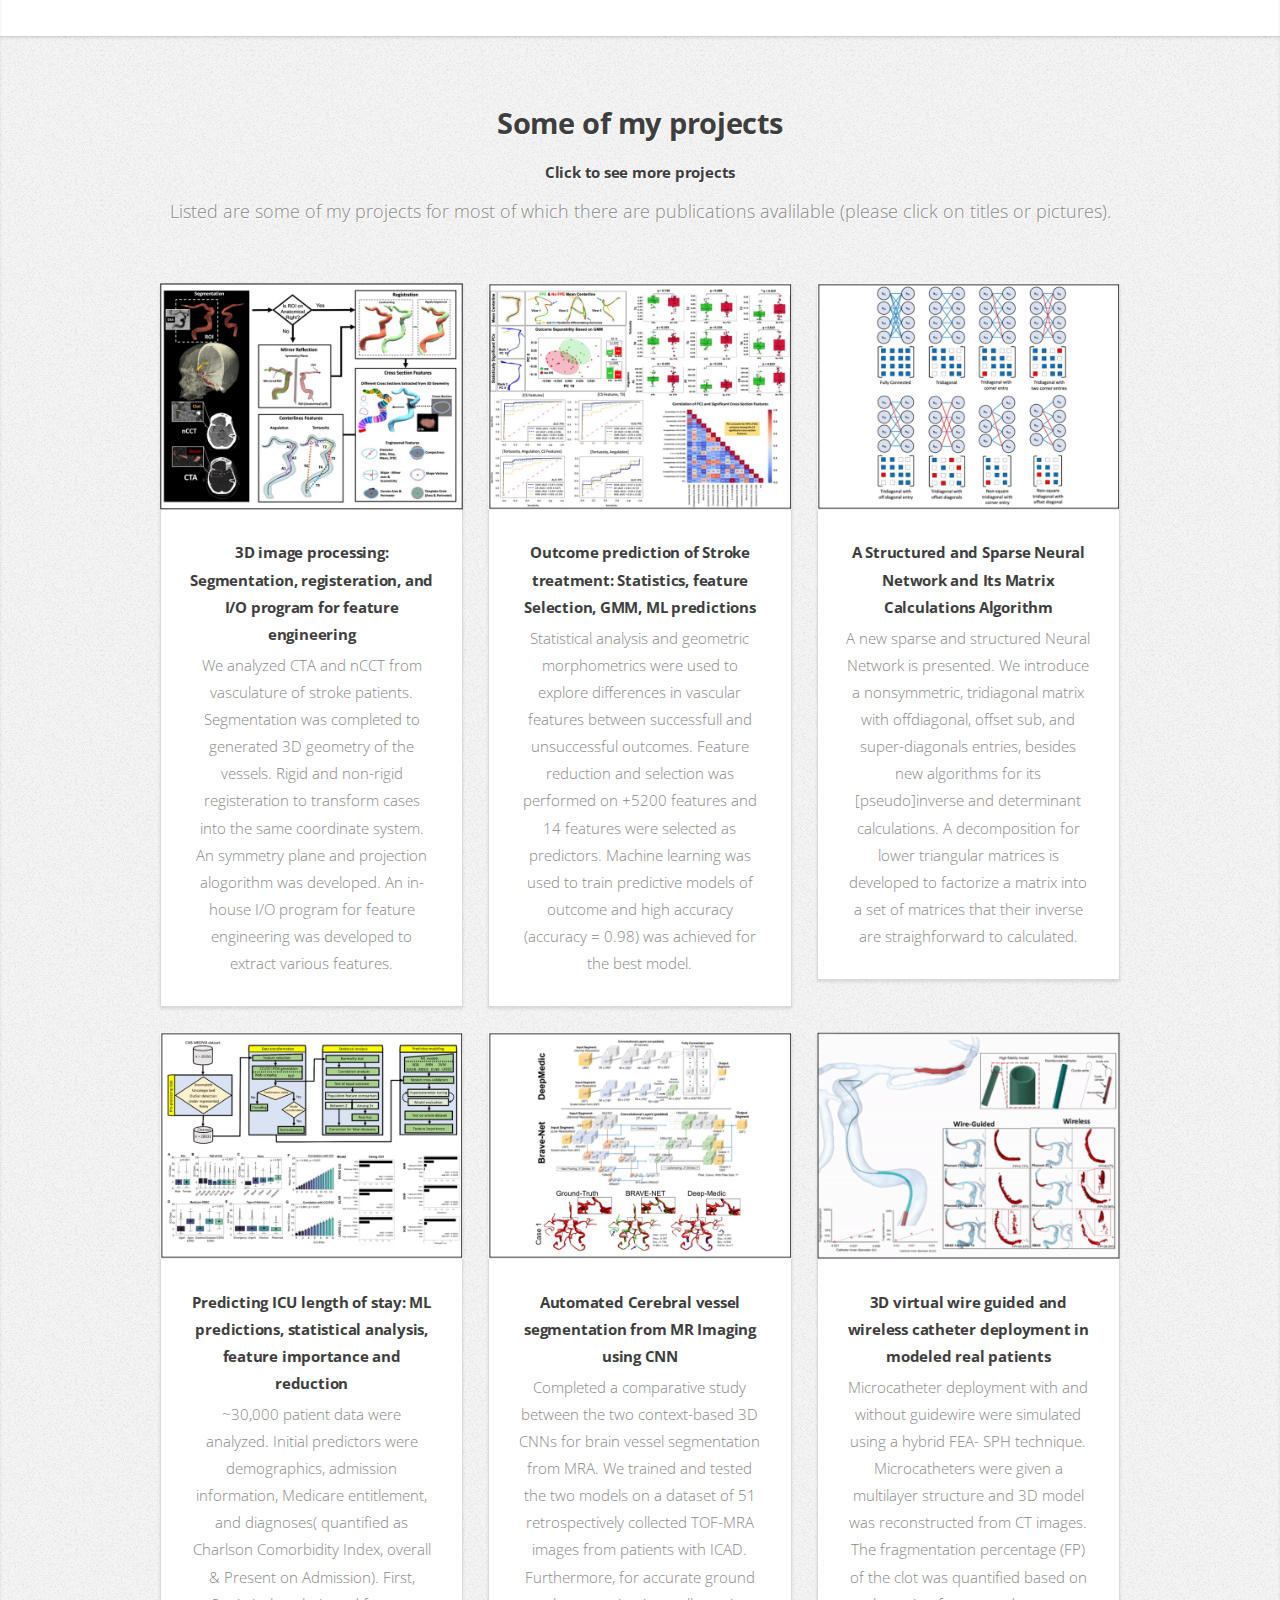
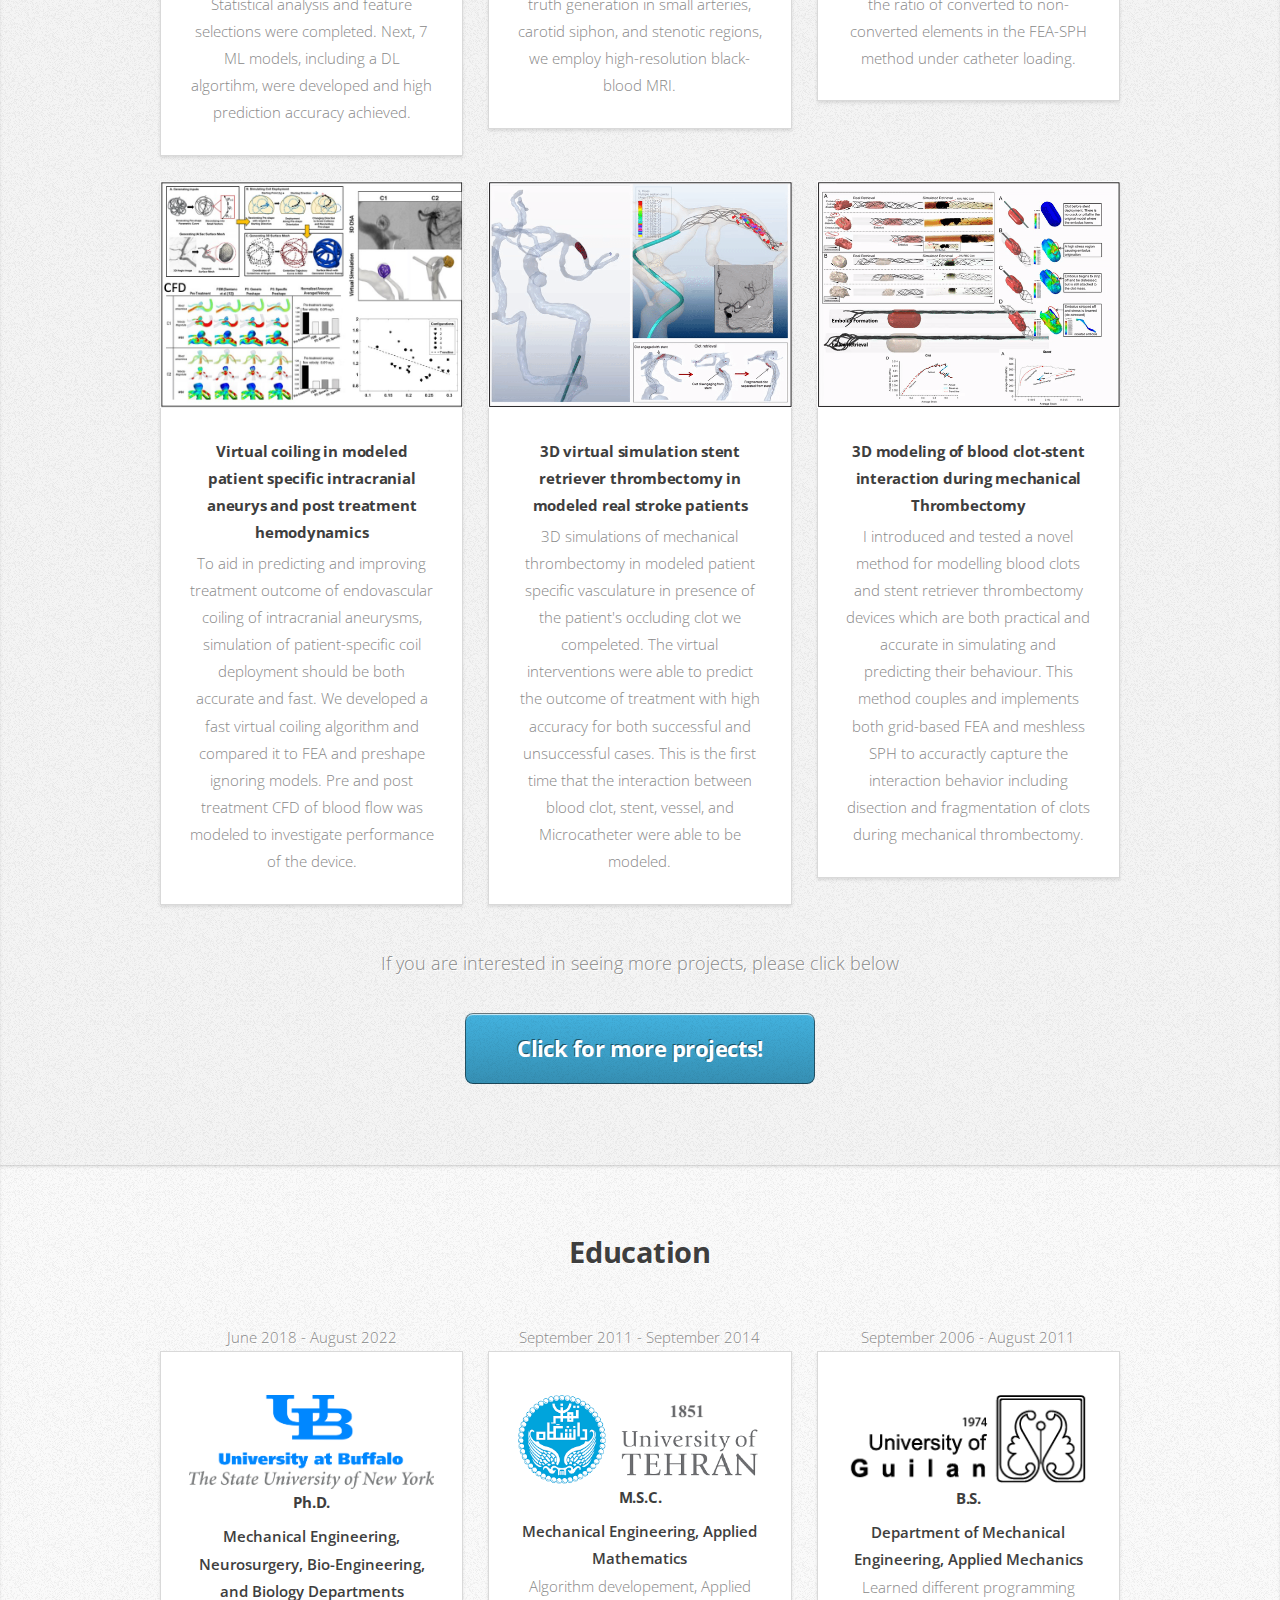
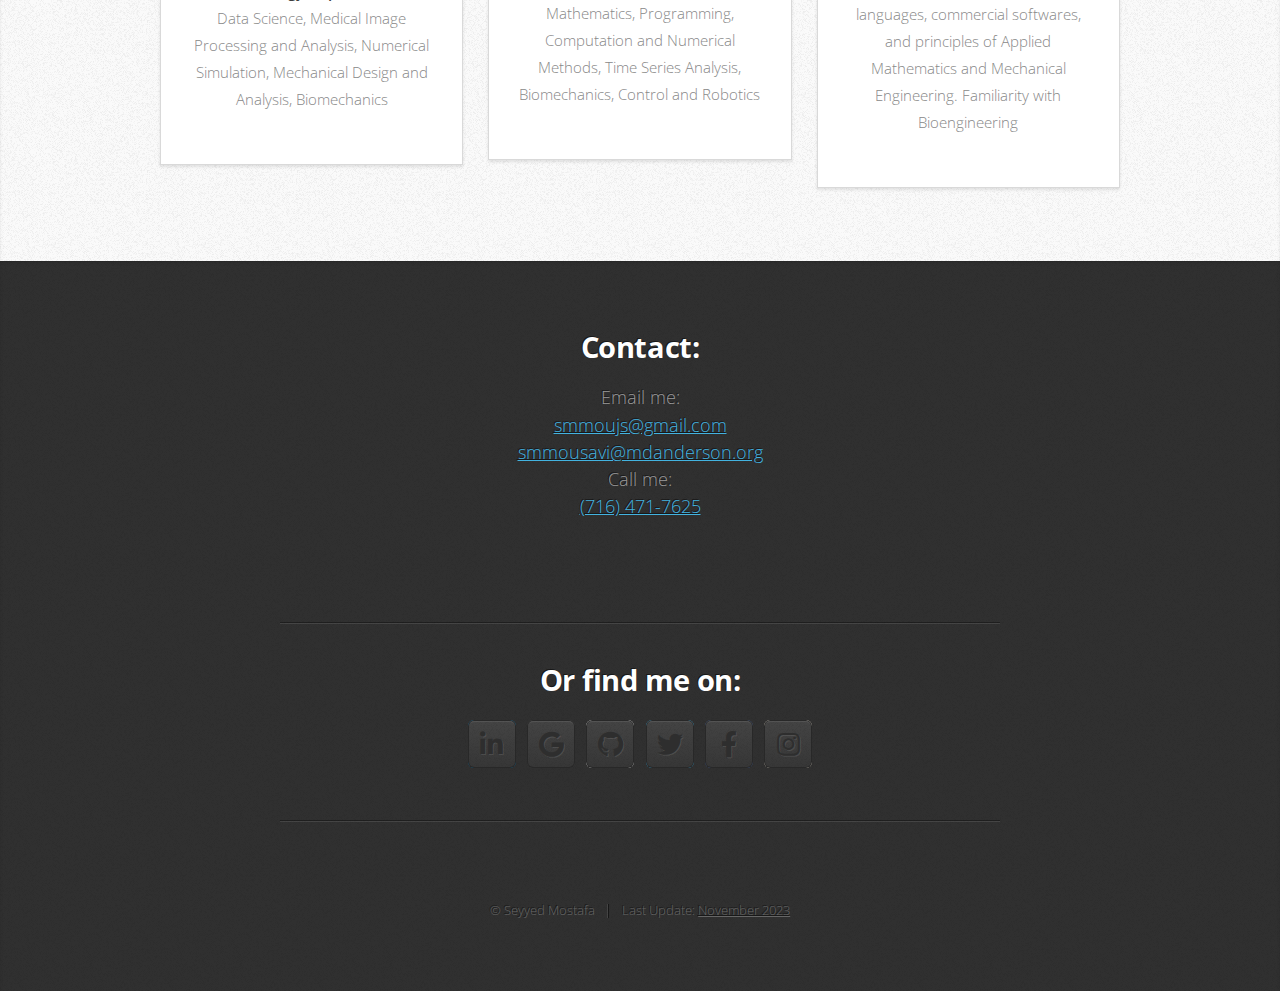
==== commit a87f174d: "Update index.html" ====
--- a/index.html
+++ b/index.html
@@ -46,7 +46,7 @@
 
 <br>
 
-								<a href="#projects" class="button large scrolly">Go to Projects section</a></p>
+								<a href="#projects" class="button large scrolly">Go to Projects section</a>
 								<br>
 								
 								A key focus of my work involves handling complex medical data challenges, including highly imbalanced datasets in the cancer domain and across various modalities such as imaging, clinical records, and multi-source health data. I work extensively with cancer-related datasets, including national surveys, health claims data, cancer registries, clinical trials, and observational studies, ensuring that predictive models remain robust even in data-scarce or highly skewed scenarios.
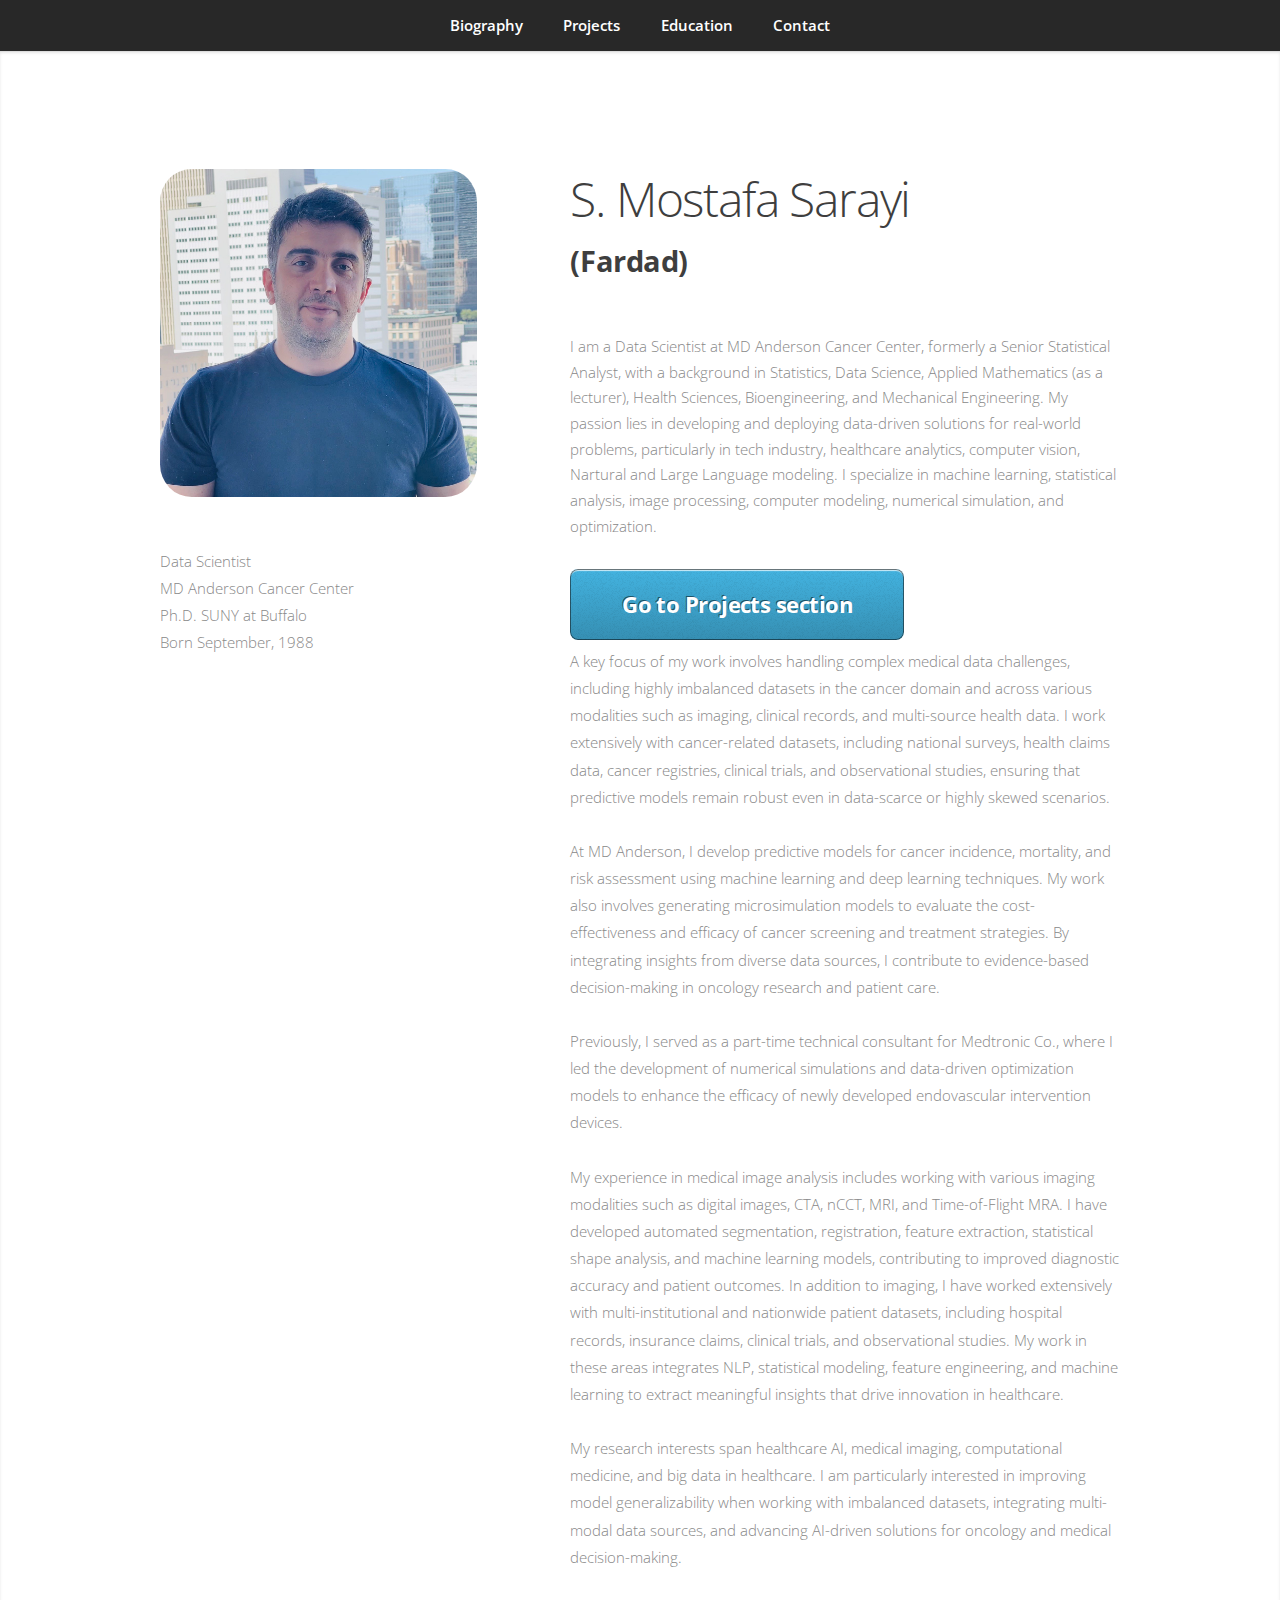
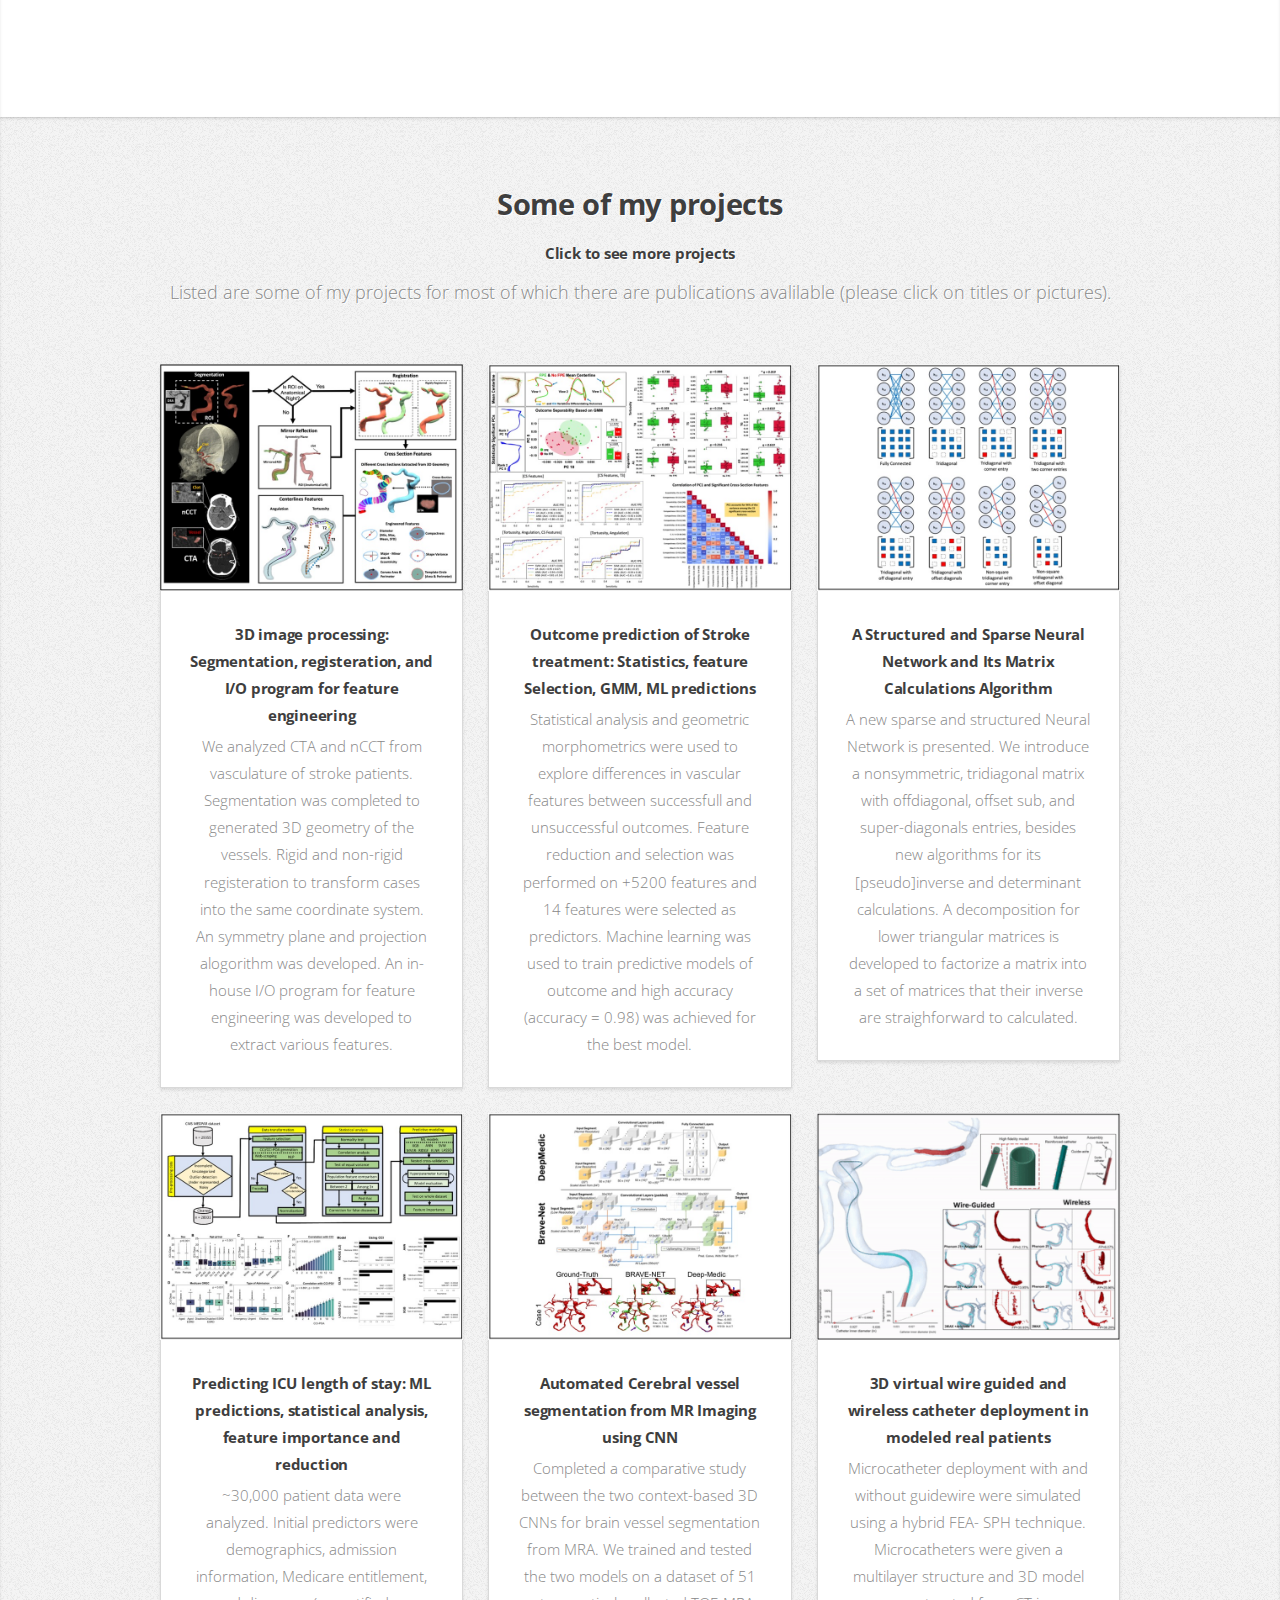
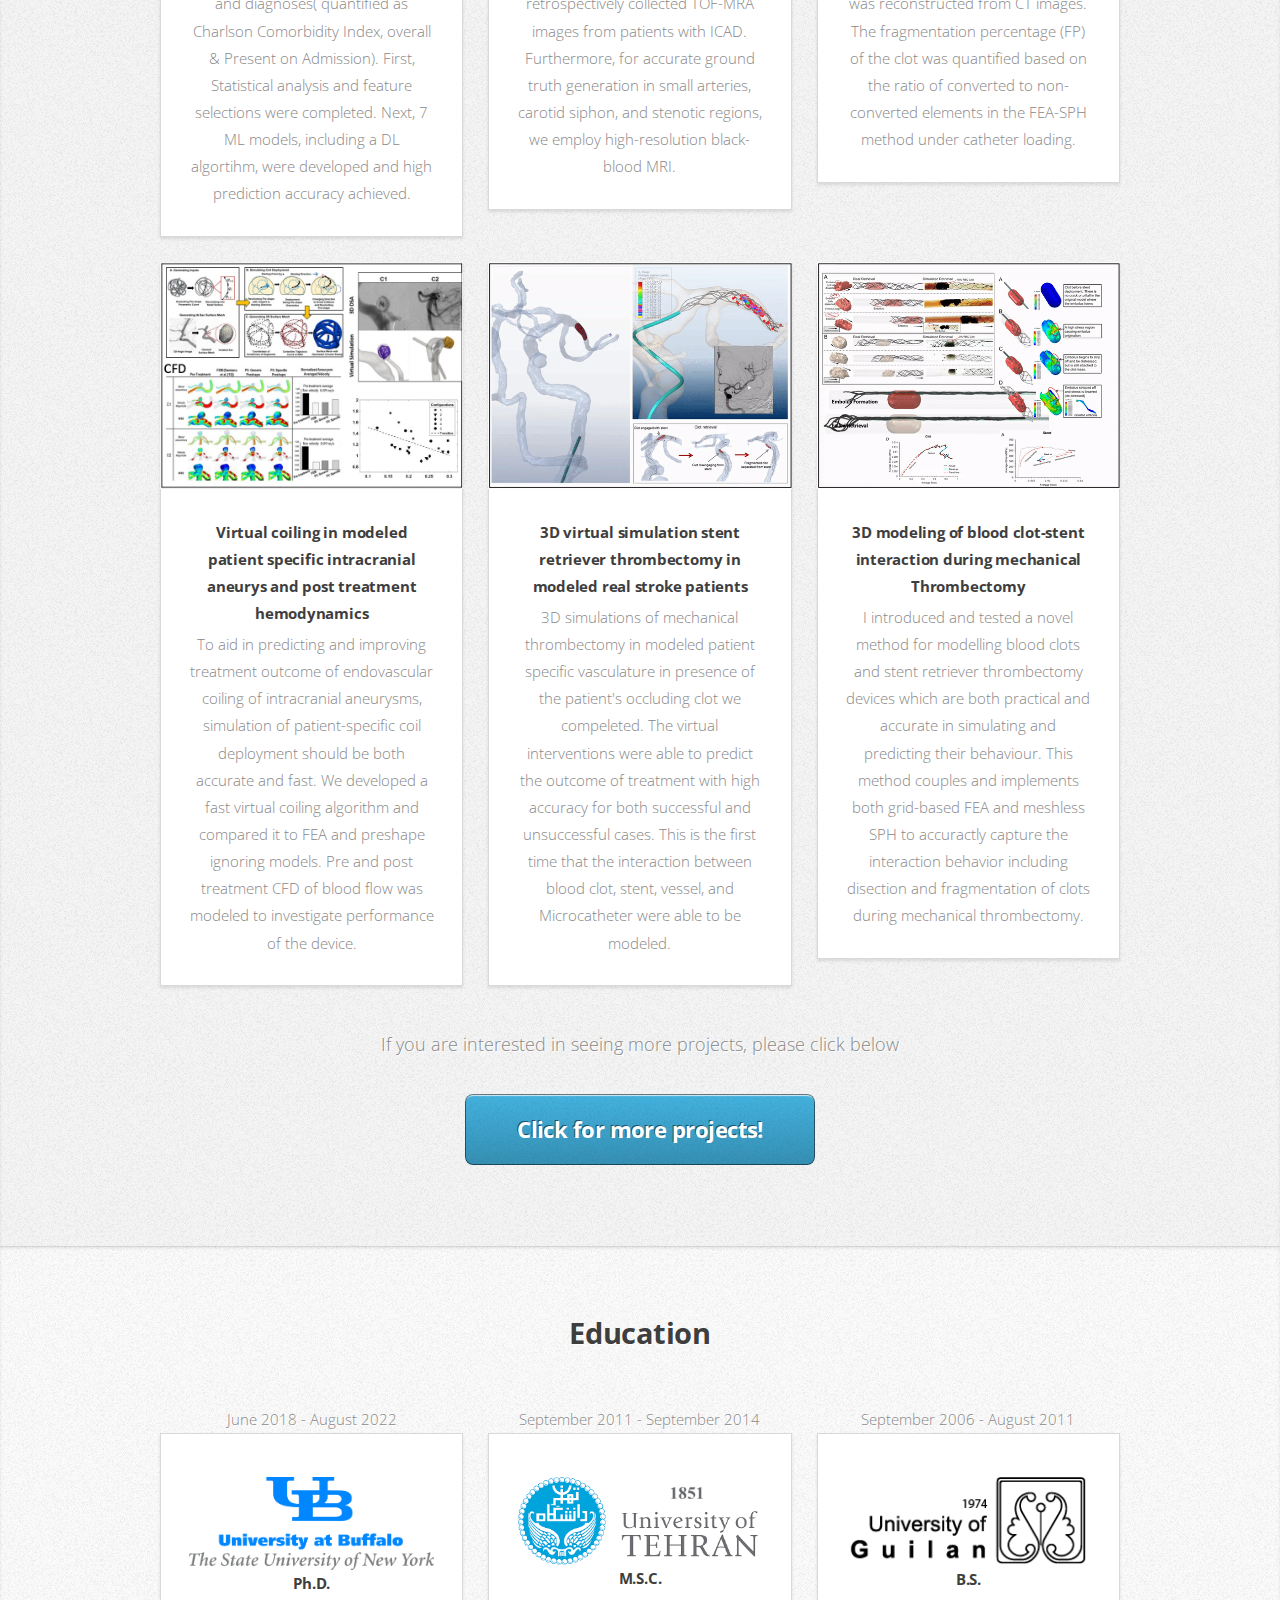
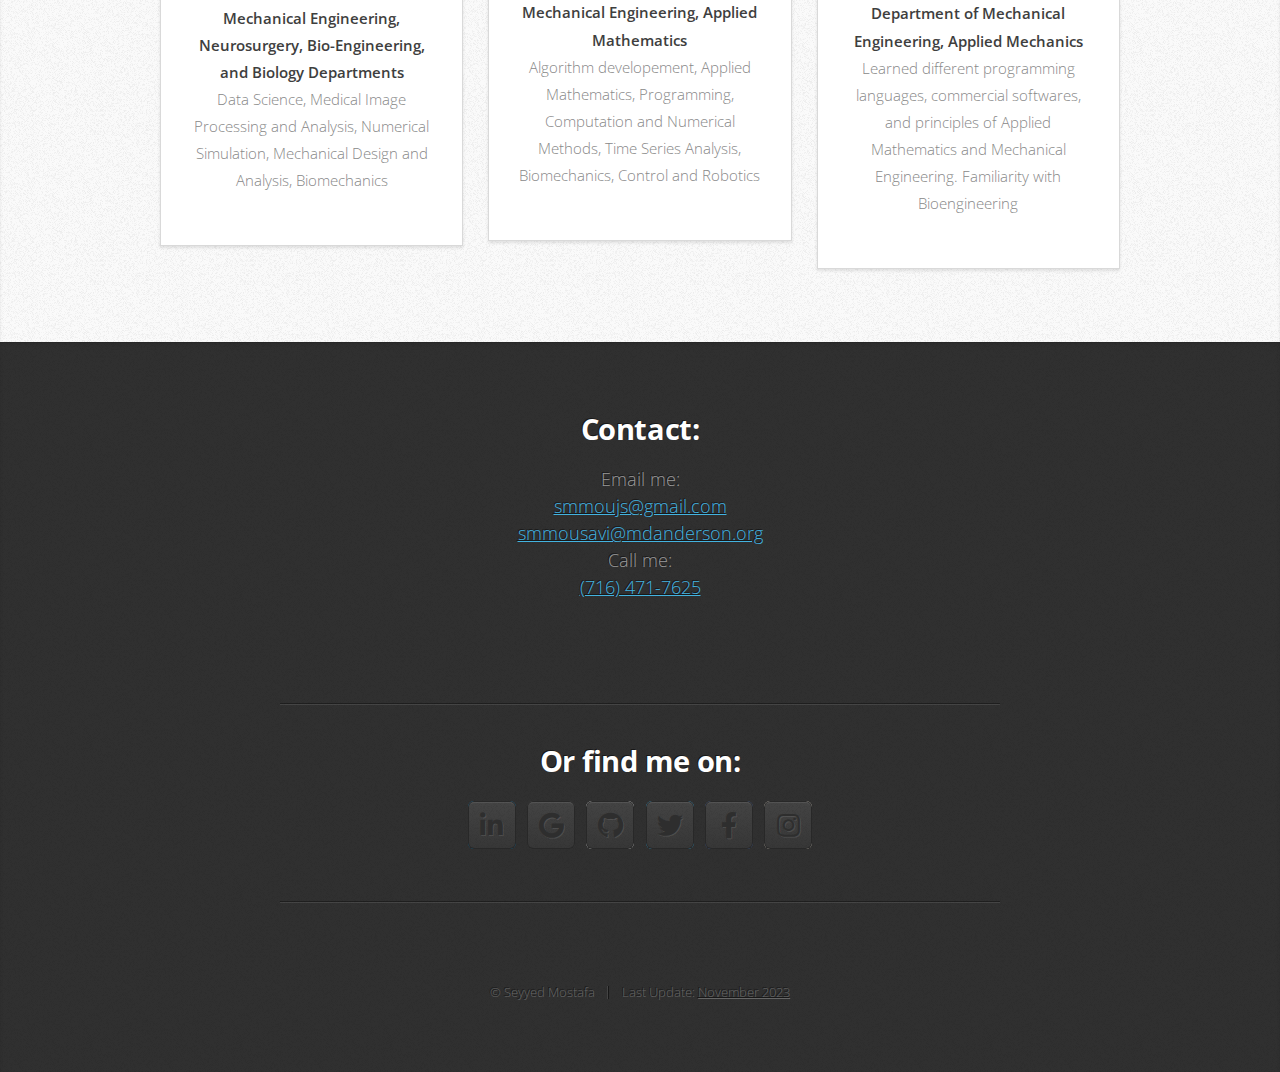
==== commit 3adfb028: "Update index.html" ====
--- a/index.html
+++ b/index.html
@@ -46,7 +46,7 @@
 
 <br>
 
-								<a href="#projects" class="button large scrolly">Go to Projects section</a>
+							</p><a href="#projects" class="button large scrolly">Go to Projects section</a>
 								<br>
 								
 								A key focus of my work involves handling complex medical data challenges, including highly imbalanced datasets in the cancer domain and across various modalities such as imaging, clinical records, and multi-source health data. I work extensively with cancer-related datasets, including national surveys, health claims data, cancer registries, clinical trials, and observational studies, ensuring that predictive models remain robust even in data-scarce or highly skewed scenarios.
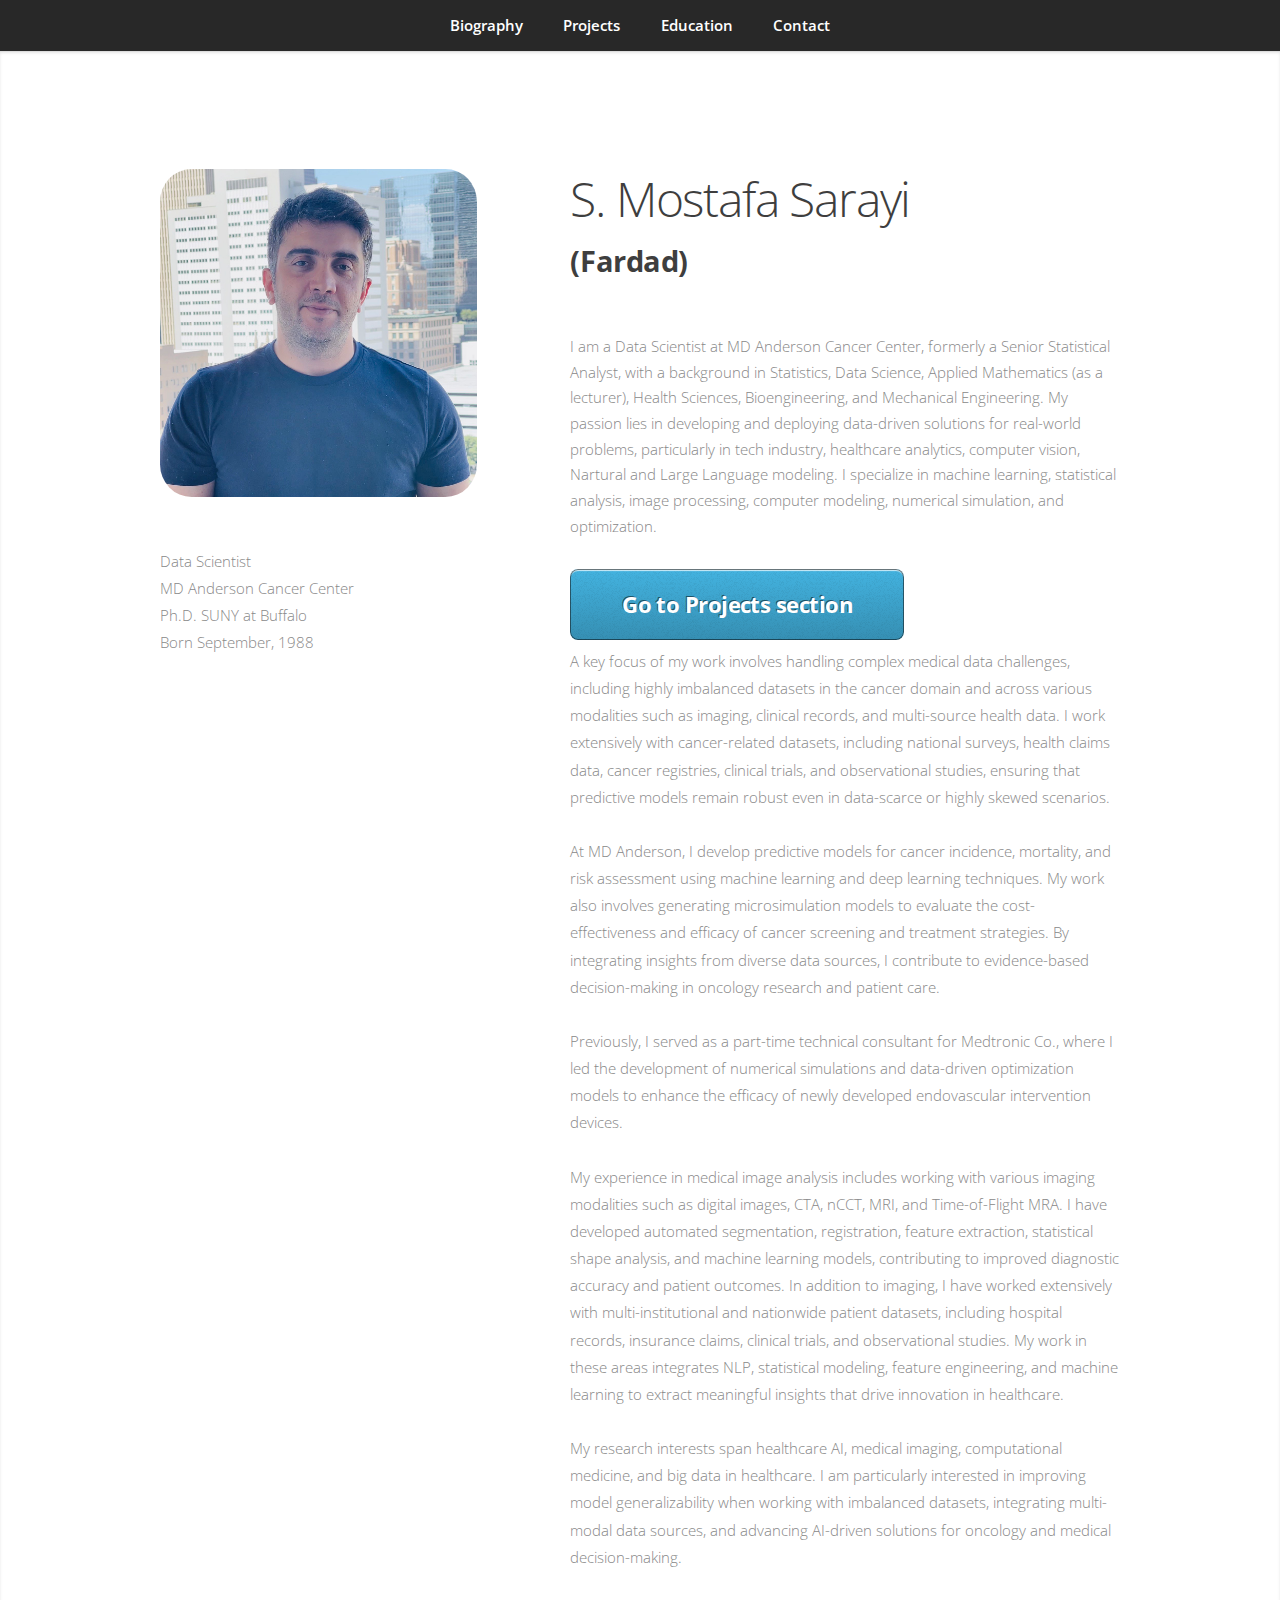
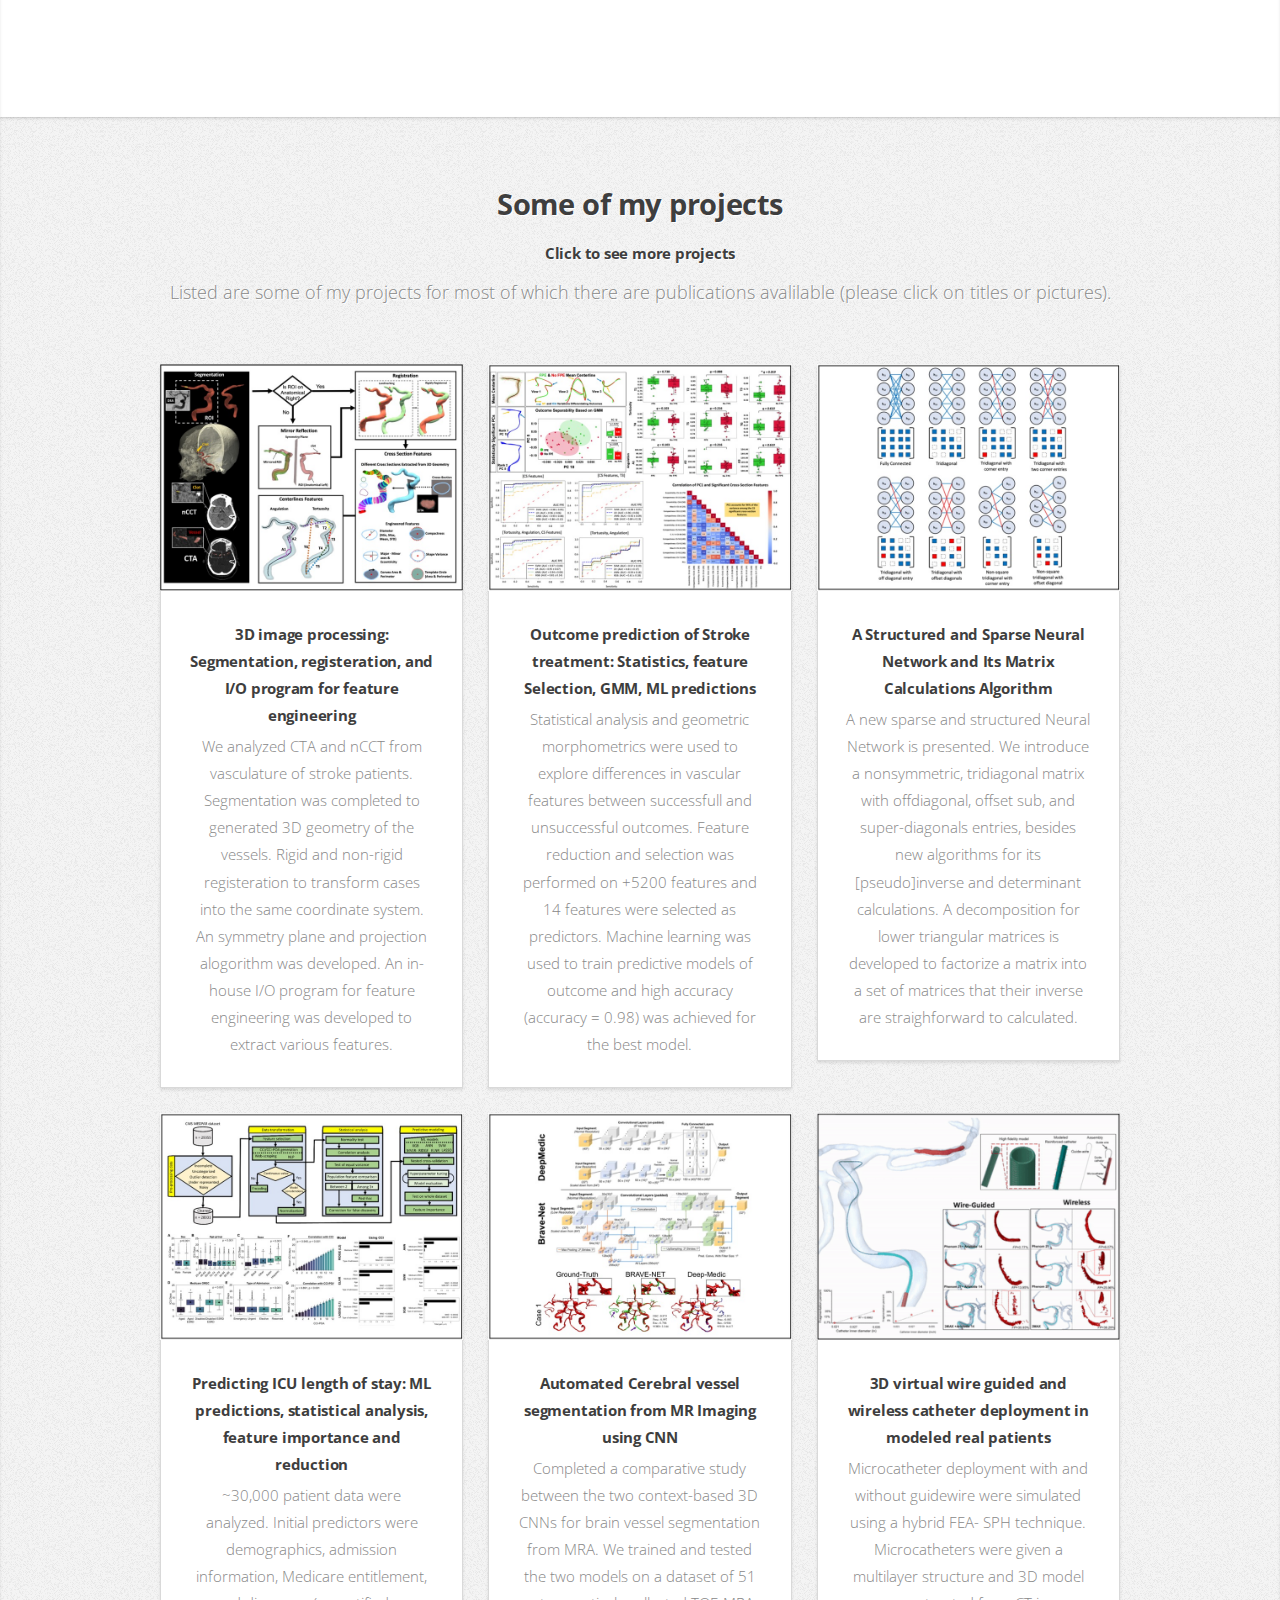
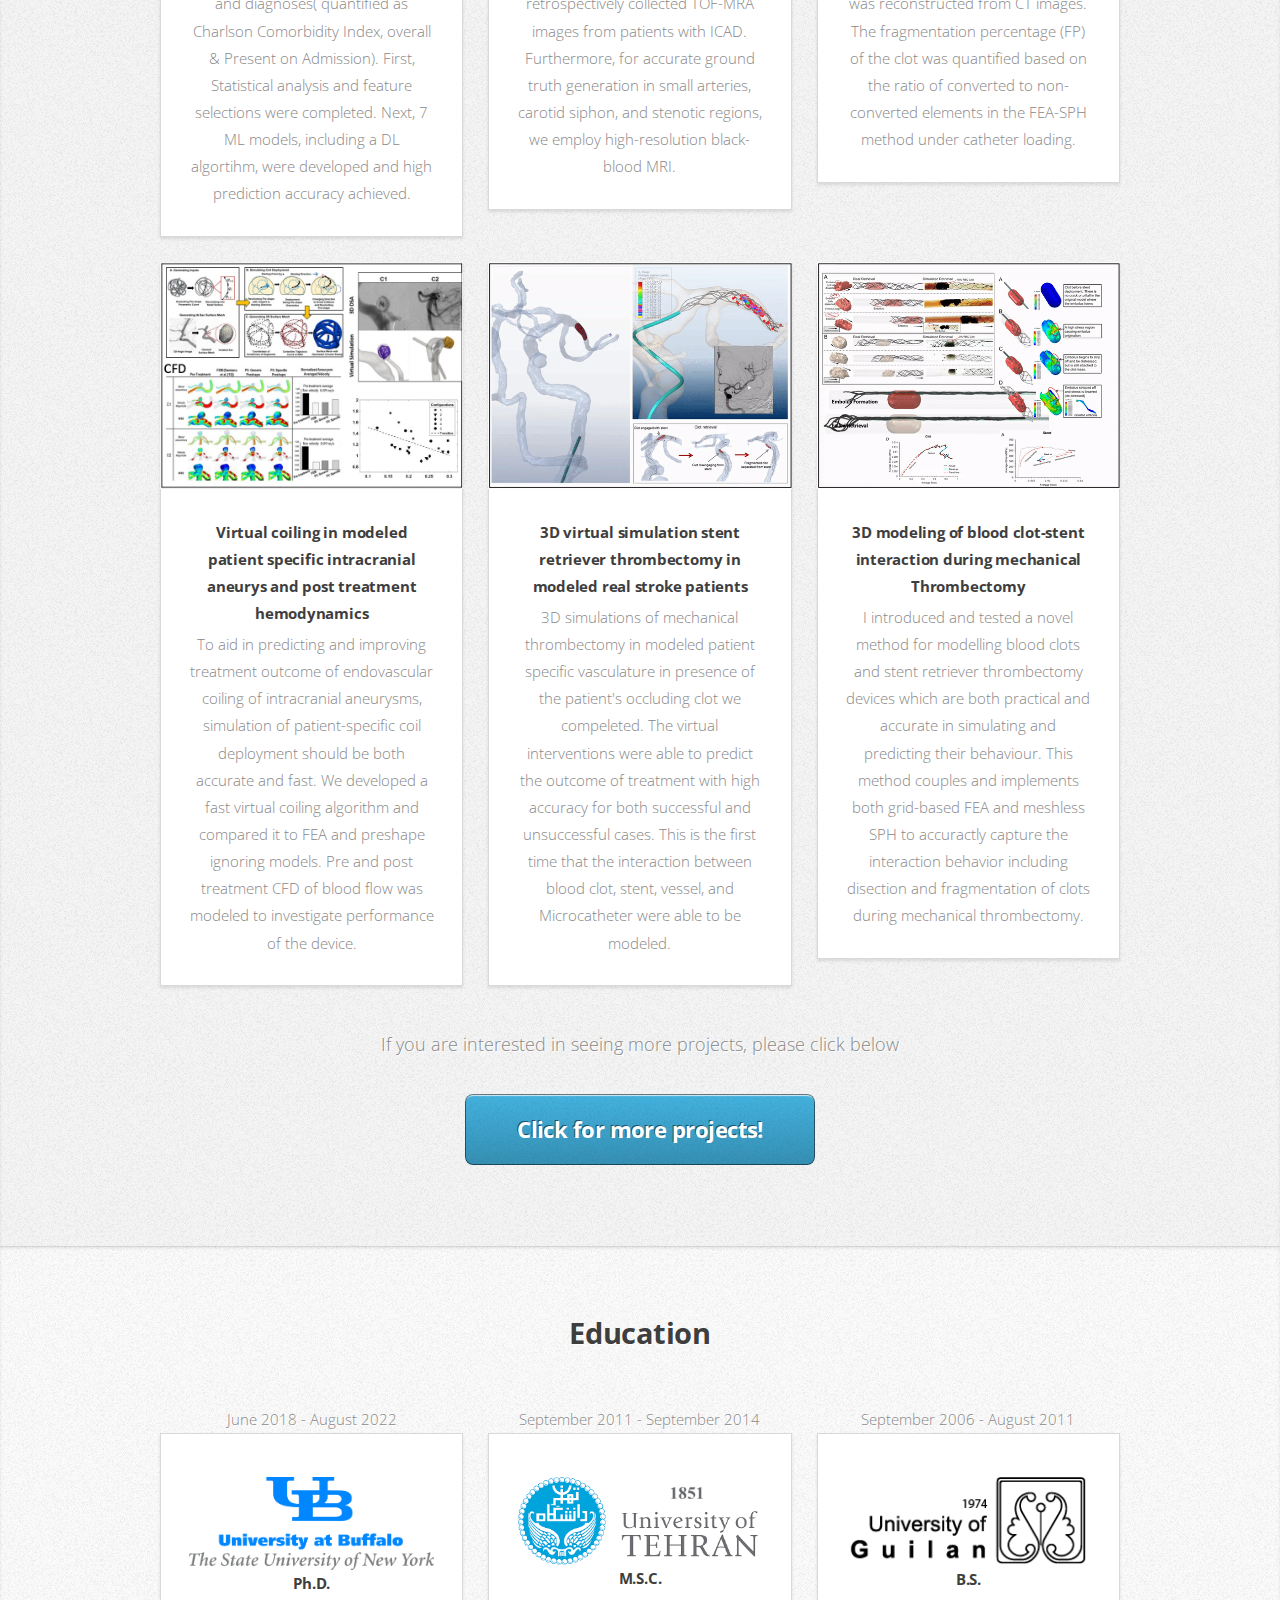
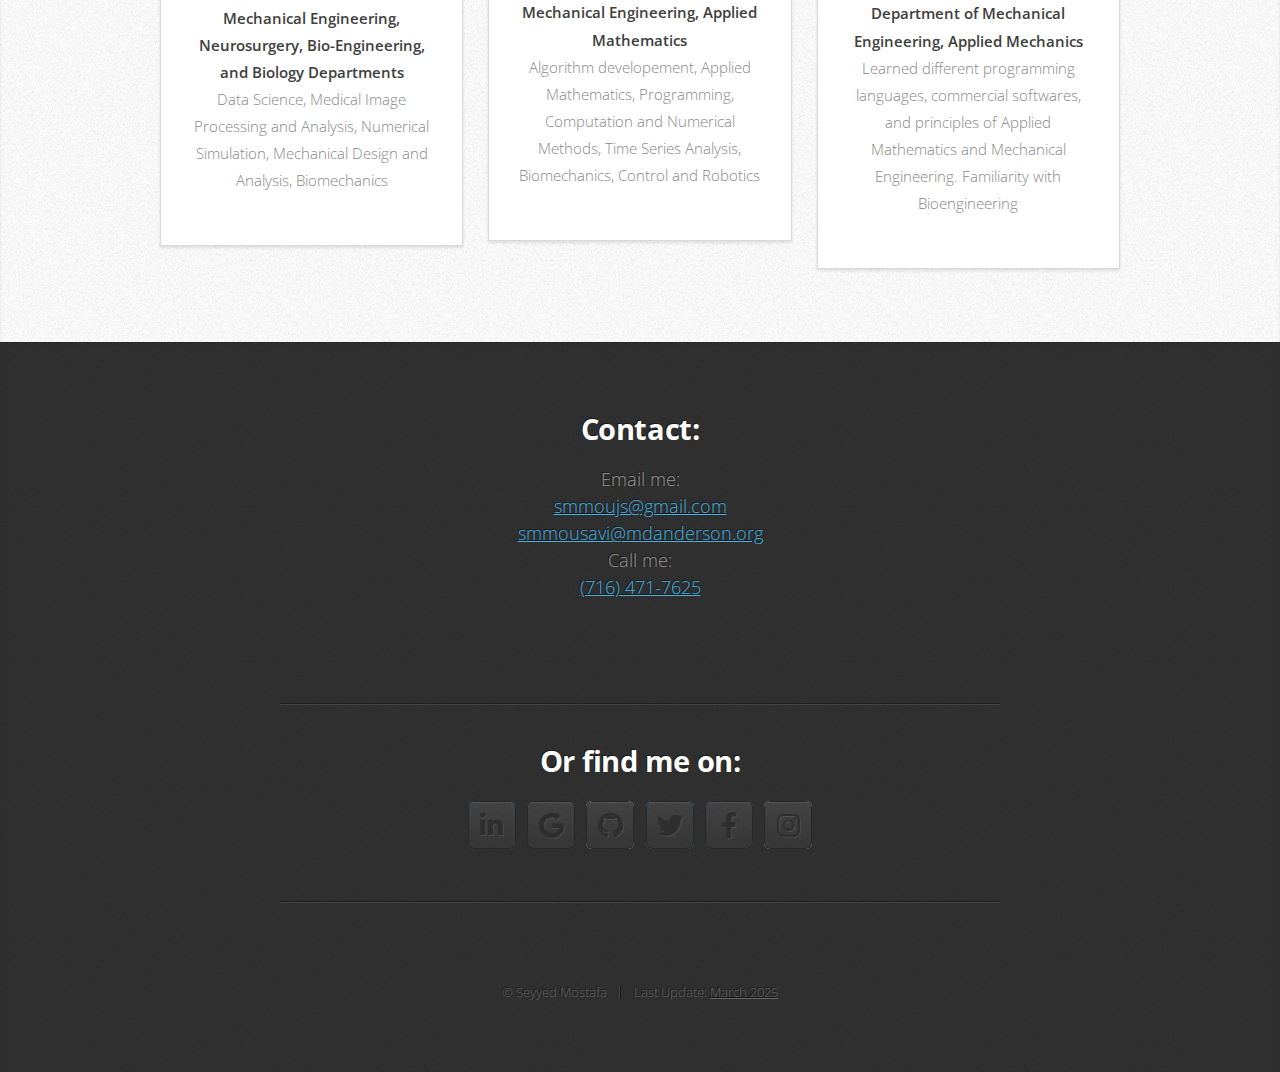
==== commit 75c74694: "Update index.html" ====
--- a/index.html
+++ b/index.html
@@ -600,7 +600,7 @@
 					</div>
 					<footer>
 						<ul id="copyright">
-							<li>&copy; Seyyed Mostafa</li><li>Last Update: <a> November 2023</a></li>
+							<li>&copy; Seyyed Mostafa</li><li>Last Update: <a> March 2025</a></li>
 						</ul>
 					</footer>
 				</div>
